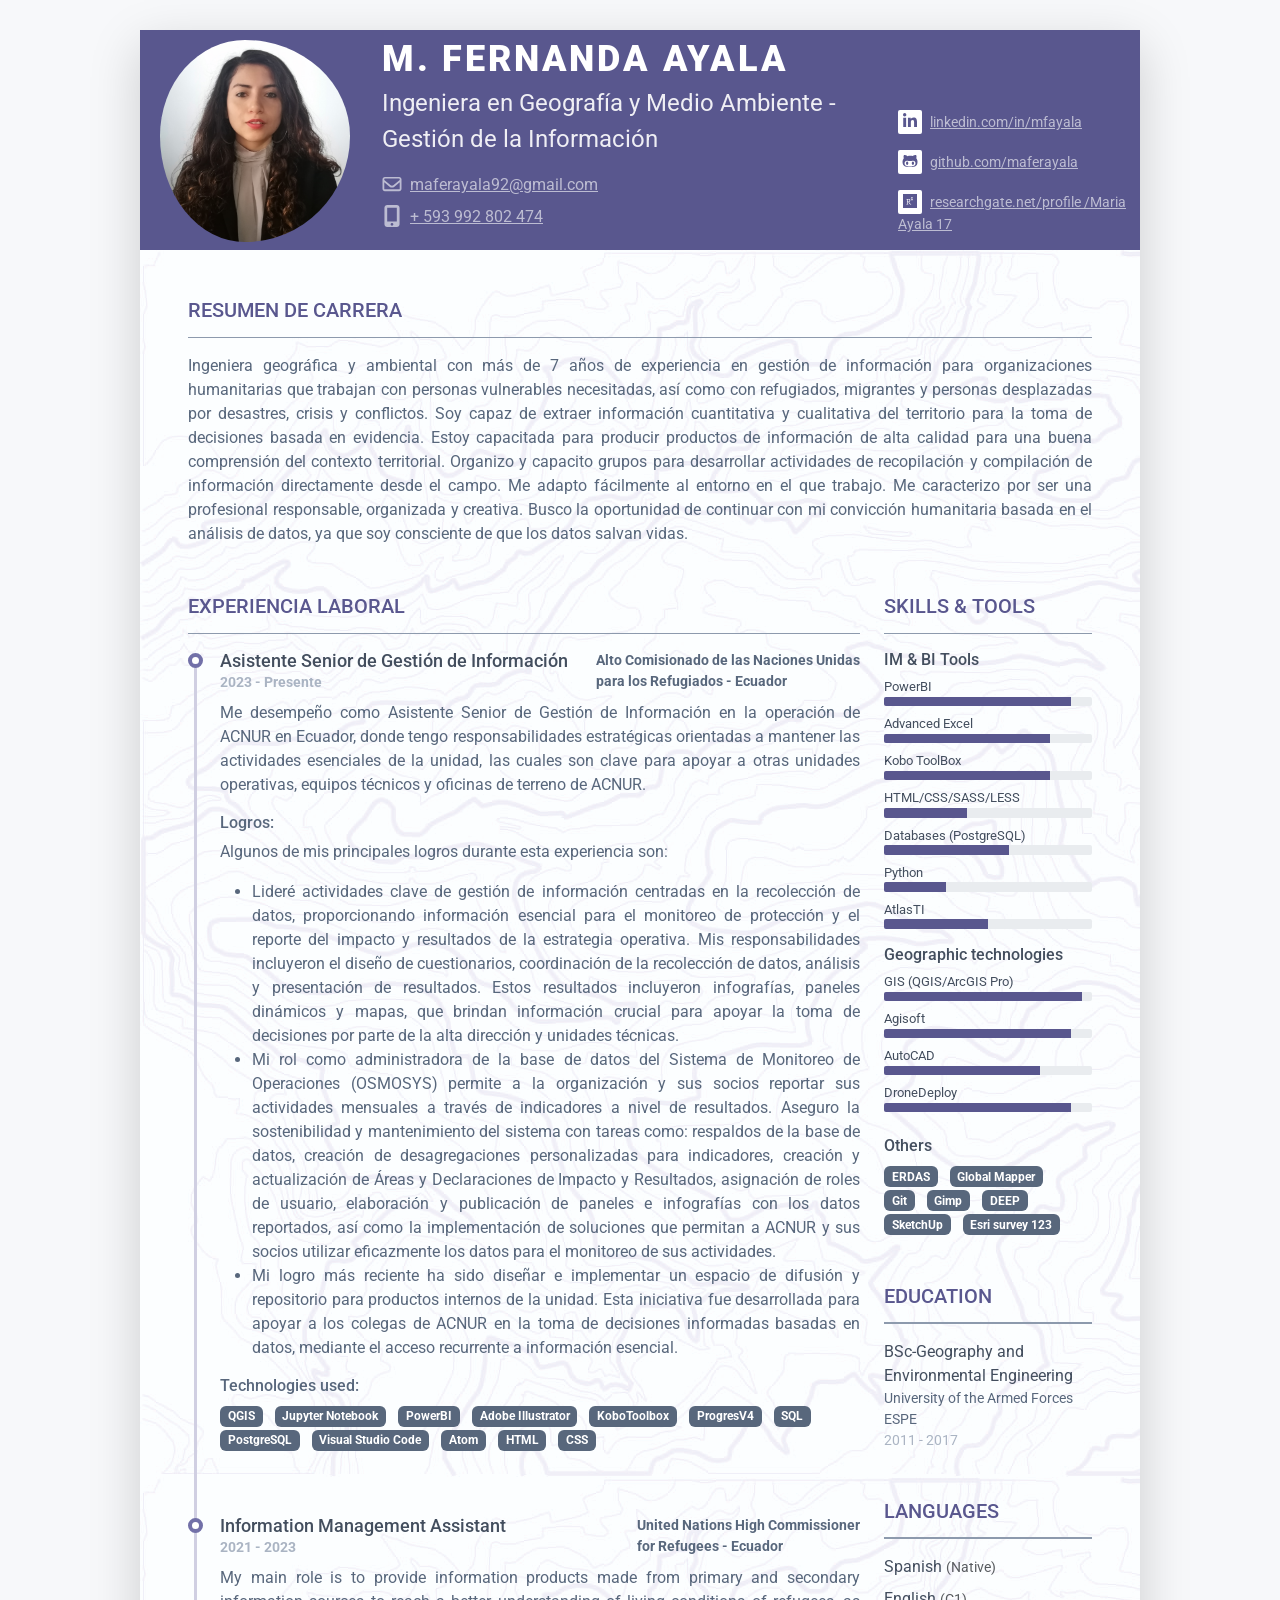
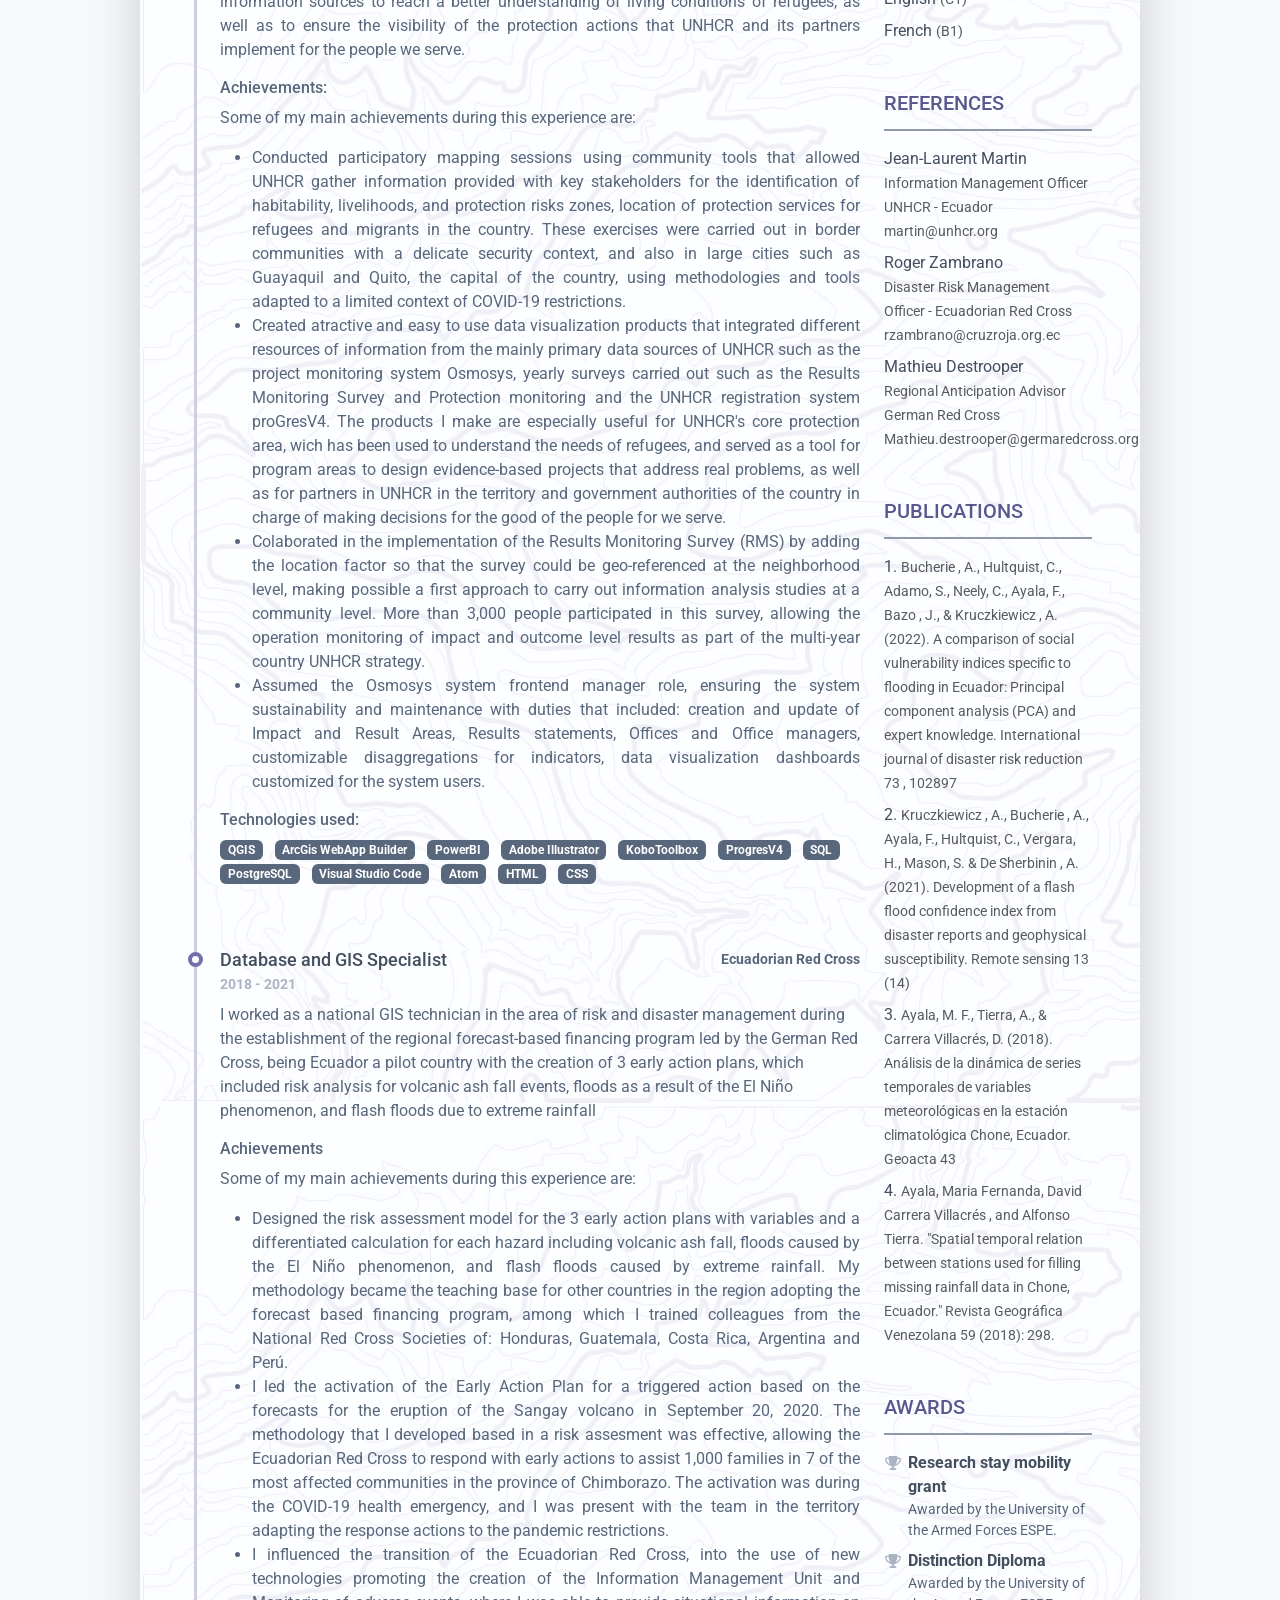
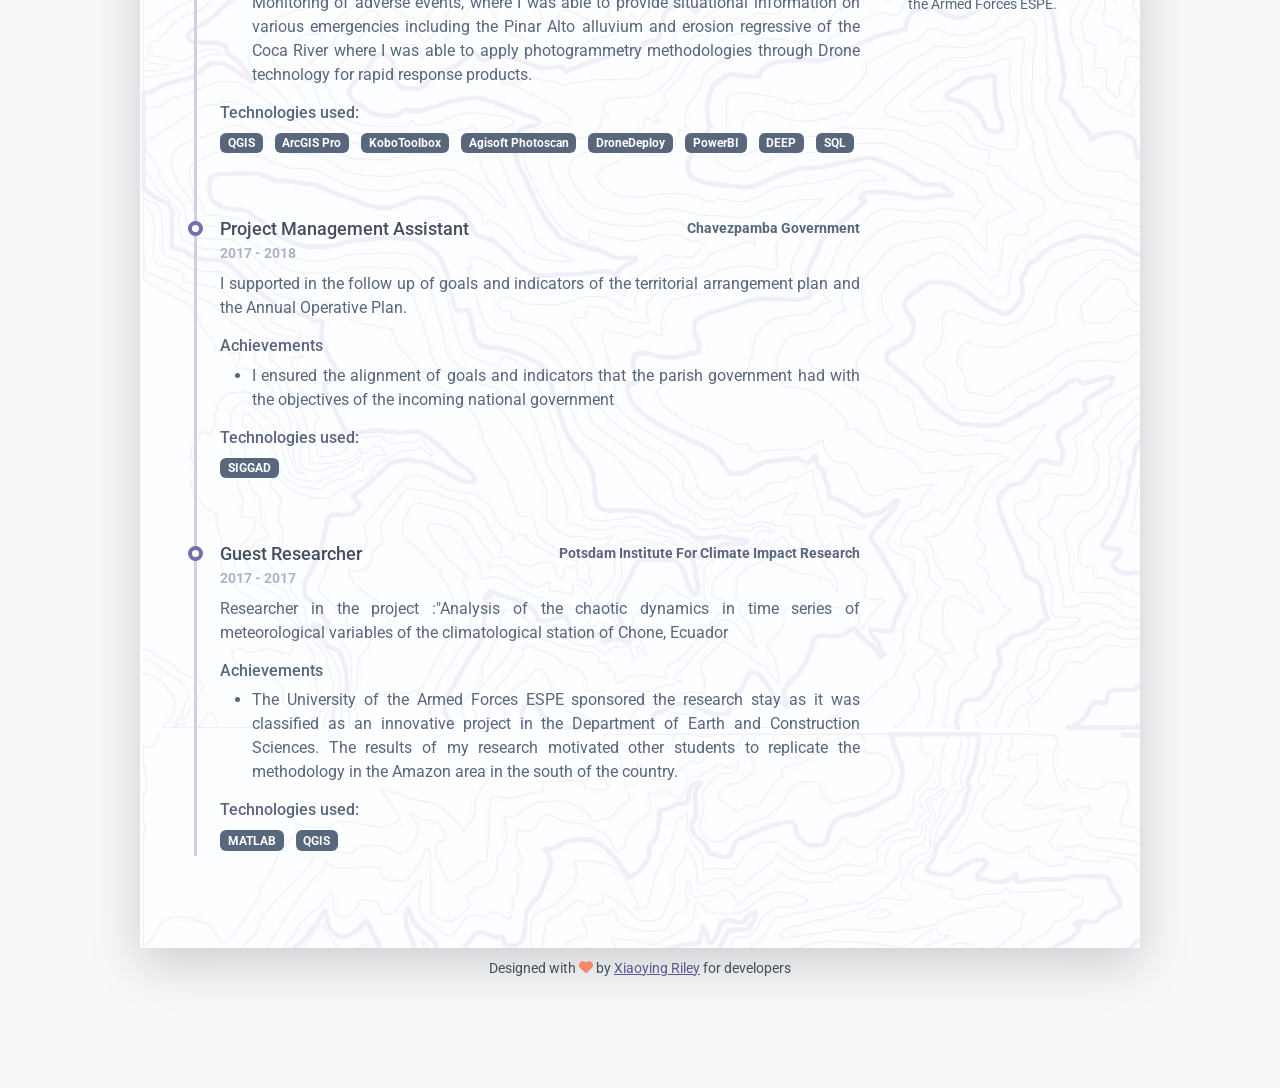
==== index.html @ 0e22bff1 "Update index.html" ====
<!DOCTYPE html>
<html lang="es">
<head>
    <title>M. Fernanda Ayala</title>

    <!-- Meta -->
    <meta charset="utf-8">
    <meta http-equiv="X-UA-Compatible" content="IE=edge">
    <meta name="viewport" content="width=device-width, initial-scale=1.0">
    <meta name="description" content="Currículum">
    <link rel="shortcut icon" href="favicon.ico">

    <!-- Google Font -->
    <link href="https://fonts.googleapis.com/css?family=Roboto:300,400,500,700,900" rel="stylesheet">

    <!-- FontAwesome JS-->
    <script defer src="assets/fontawesome/js/all.min.js"></script>

    <!-- Theme CSS -->
    <link id="theme-style" rel="stylesheet" href="style.css">
</head>

<body>

<article class="resume-wrapper text-center position-relative">
    <div class="resume-wrapper-inner mx-auto text-start bg-white shadow-lg">
        <header class="resume-header pt-4 pt-md-0">
            <div class="row">
                <div class="col-block col-md-auto resume-picture-holder text-center text-md-start">
                    <img class="picture" src="images/MF.jpg" alt="">
                </div><!--//col-->
                <div class="col ">
                    <div class="row p-2 justify-content-center justify-content-md-between">
                        <div class="primary-info col-md-8">
                            <h1 class="name mt-0 mb-1 text-white text-uppercase">M. Fernanda Ayala</h1>
                            <div class="title mb-3">Ingeniera en Geografía y Medio Ambiente - Gestión de la Información</div>
                            <ul class="list-unstyled">
                                <li class="mb-2"><a class="text-link" href='https://mail.google.com/mail/?view=cm&fs=1&to=maferayala92@gmail.com'><i
                                        class="far fa-envelope fa-fw me-2" data-fa-transform="grow-3"></i>maferayala92@gmail.com</a>
                                </li>
                                <li><a class="text-link" href="#"><i class="fas fa-mobile-alt fa-fw me-2"
                                                                     data-fa-transform="grow-6"></i>+ 593 992 802 474</a></li>
                            </ul>
                        </div><!--//primary-info-->
                        <div class="secondary-info col-md-4 mt-6">
                            <ul class="resume-social list-unstyled">
                                <li class="mb-3"><a class="text-link" href="https://www.linkedin.com/in/mfayala/"><span class="fa-container text-center me-2"><i class="fab fa-linkedin-in fa-fw"></i></span>linkedin.com/in/mfayala</a></li>
                                <li class="mb-3"><a class="text-link" href="https://github.com/maferayala"><span class="fa-container text-center me-2"><i class="fab fa-github-alt fa-fw"></i></span>github.com/maferayala</a></li>
                                <li class="mb-3"><a class="text-link" href="https://www.researchgate.net/profile/Maria-Ayala-17"><span class="fa-container text-center me-2"><i class="fab fa-researchgate fa-fw"></i></span>researchgate.net/profile /Maria Ayala 17</a></li>
                            </ul>
                        </div><!--//secondary-info-->
                    </div><!--//row-->
                </div><!--//col-->
            </div><!--//row-->
        </header>

        <div class="resume-body p-5">
            <section class="resume-section summary-section mb-5">
                <h2 class="resume-section-title text-uppercase font-weight-bold pb-3 mb-3">Resumen de Carrera</h2>
                <div class="resume-section-content">
                    <p align="justify" class="mb-0">

                        Ingeniera geográfica y ambiental con más de 7 años de experiencia en gestión de información para organizaciones humanitarias que trabajan con personas vulnerables necesitadas, así como con refugiados, migrantes y personas desplazadas por desastres, crisis y conflictos. Soy capaz de extraer información cuantitativa y cualitativa del territorio para la toma de decisiones basada en evidencia. Estoy capacitada para producir productos de información de alta calidad para una buena comprensión del contexto territorial. Organizo y capacito grupos para desarrollar actividades de recopilación y compilación de información directamente desde el campo. Me adapto fácilmente al entorno en el que trabajo. Me caracterizo por ser una profesional responsable, organizada y creativa. Busco la oportunidad de continuar con mi convicción humanitaria basada en el análisis de datos, ya que soy consciente de que los datos salvan vidas.
                    </p>
                </div>
            </section><!--//summary-section-->
            <div class="row">
                <div class="col-lg-9">
                    <section class="resume-section experience-section mb-5">
                        <h2 class="resume-section-title text-uppercase font-weight-bold pb-3 mb-3">Experiencia Laboral</h2>
                        <div class="resume-section-content">
                            <div class="resume-timeline position-relative">
                                <article class="resume-timeline-item position-relative pb-5">

                                      <div class="resume-timeline-item-header mb-2">
                                        <div class="d-flex flex-column flex-md-row">
                                            <h3 class="resume-position-title font-weight-bold mb-1">Asistente Senior de Gestión de Información</h3>
                                            <div class="resume-company-name ms-auto">Alto Comisionado de las Naciones Unidas <br />para los Refugiados - Ecuador</div>
                                        </div><!--//row-->
                                        <div class="resume-position-time mt-n20">2023 - Presente</div>
                                    </div><!--//resume-timeline-item-header-->
                                    <div class="resume-timeline-item-desc">
                                        <p align="justify">
                                          Me desempeño como Asistente Senior de Gestión de Información en la operación de ACNUR en Ecuador, 
                                          donde tengo responsabilidades estratégicas orientadas a mantener las actividades esenciales de la unidad, 
                                          las cuales son clave para apoyar a otras unidades operativas, equipos técnicos y oficinas de terreno de ACNUR. 
                                        </p>
                                        <h4 class="resume-timeline-item-desc-heading font-weight-bold">
                                            Logros:</h4>
                                        <p>Algunos de mis principales logros durante esta experiencia son:</p>
                                        <ul>
                                              <li align="justify">
                                                Lideré actividades clave de gestión de información centradas en la recolección de datos, proporcionando información esencial para el monitoreo de protección 
                                                y el reporte del impacto y resultados de la estrategia operativa. Mis responsabilidades incluyeron el diseño de cuestionarios, coordinación de la recolección 
                                                de datos, análisis y presentación de resultados. Estos resultados incluyeron infografías, paneles dinámicos y mapas, que brindan información crucial para 
                                                apoyar la toma de decisiones por parte de la alta dirección y unidades técnicas.
                                            </li>

                                            <li align="justify">
                                                Mi rol como administradora de la base de datos del Sistema de Monitoreo de Operaciones (OSMOSYS) permite a la organización y sus socios reportar 
                                                sus actividades mensuales a través de indicadores a nivel de resultados. Aseguro la sostenibilidad y mantenimiento del sistema con tareas como: 
                                                respaldos de la base de datos, creación de desagregaciones personalizadas para indicadores, creación y actualización de Áreas y Declaraciones 
                                                de Impacto y Resultados, asignación de roles de usuario, elaboración y publicación de paneles e infografías con los datos reportados, así como 
                                                la implementación de soluciones que permitan a ACNUR y sus socios utilizar eficazmente los datos para el monitoreo de sus actividades.
                                            </li>

                                            <li align="justify">
                                                Mi logro más reciente ha sido diseñar e implementar un espacio de difusión y repositorio para productos internos de la unidad. 
                                                Esta iniciativa fue desarrollada para apoyar a los colegas de ACNUR en la toma de decisiones informadas basadas en datos, mediante 
                                                el acceso recurrente a información esencial.
                                            </li>

                                            
                                            
                                        </ul>
                                        <h4 class="resume-timeline-item-desc-heading font-weight-bold">Technologies
                                            used:</h4>
                                        <ul class="list-inline">
                                            <li class="list-inline-item"><span class="badge bg-secondary badge-pill">QGIS</span>
                                            </li>
                                            <li class="list-inline-item"><span class="badge bg-secondary badge-pill">Jupyter Notebook</span>
                                            </li>
                                            <li class="list-inline-item"><span class="badge bg-secondary badge-pill">PowerBI</span>
                                            </li>
                                            <li class="list-inline-item"><span class="badge bg-secondary badge-pill">Adobe Illustrator</span>
                                            </li>
                                            <li class="list-inline-item"><span class="badge bg-secondary badge-pill">KoboToolbox</span>
                                            </li>
                                            <li class="list-inline-item"><span class="badge bg-secondary badge-pill">ProgresV4</span>
                                            </li>
                                            <li class="list-inline-item"><span
                                                    class="badge bg-secondary badge-pill">SQL</span>
                                            </li>
                                            <li class="list-inline-item"><span class="badge bg-secondary badge-pill">PostgreSQL</span>
                                            </li>
                                            <li class="list-inline-item"><span
                                                    class="badge bg-secondary badge-pill">Visual Studio Code</span>
                                            </li>
                                            <li class="list-inline-item"><span
                                                    class="badge bg-secondary badge-pill">Atom</span>
                                            </li>
                                            <li class="list-inline-item"><span
                                                    class="badge bg-secondary badge-pill">HTML</span>
                                            </li>
                                            <li class="list-inline-item"><span
                                                    class="badge bg-secondary badge-pill">CSS</span>
                                            </li>

                                        </ul>
                                    </div><!--//resume-timeline-item-desc-->

                                </article><!--//resume-timeline-item-->

                                <article class="resume-timeline-item position-relative pb-5">


                                    <div class="resume-timeline-item-header mb-2">
                                        <div class="d-flex flex-column flex-md-row">
                                            <h3 class="resume-position-title font-weight-bold mb-1">Information
                                                Management Assistant</h3>
                                            <div class="resume-company-name ms-auto">United Nations High Commissioner <br />for Refugees - Ecuador</div>
                                        </div><!--//row-->
                                        <div class="resume-position-time mt-n20">2021 - 2023</div>
                                    </div><!--//resume-timeline-item-header-->
                                    <div class="resume-timeline-item-desc">
                                        <p align="justify">
                                          My main role is to provide information products made from primary and secondary information
                                          sources to reach a better understanding of living conditions of refugees, as well as to ensure
                                          the visibility of the protection actions that UNHCR and its partners implement for the people
                                          we serve.

                                        </p>
                                        <h4 class="resume-timeline-item-desc-heading font-weight-bold">
                                            Achievements:</h4>
                                        <p>Some of my main achievements during this experience are:</p>
                                        <ul>
                                            <li align="justify">
                                                Conducted participatory mapping sessions using community tools that allowed UNHCR
                                                gather information provided with key stakeholders for the identification of habitability,
                                                livelihoods, and protection risks zones, location of protection services for refugees and migrants
                                                in the country. These exercises were carried out in border communities with a delicate security context,
                                                and also in large cities such as Guayaquil and Quito, the capital of the country, using methodologies and
                                                tools adapted to a limited context of COVID-19 restrictions.

                                            </li>
                                            <li align="justify">
                                                Created atractive and easy to use data visualization products that integrated different resources
                                                of information from the mainly primary data sources of UNHCR such as the project monitoring system Osmosys,
                                                yearly surveys carried out such as the Results Monitoring Survey and Protection monitoring and the UNHCR
                                                registration system proGresV4. The products I make are especially useful for UNHCR's core protection area,
                                                wich has been used to understand the needs of refugees, and served as a tool for program areas to design
                                                evidence-based projects that address real problems, as well as for partners in UNHCR in the territory
                                                and government authorities of the country in charge of making decisions for the good of the people
                                                for we serve.
                                            </li>
                                            <li align="justify">
                                                Colaborated in the implementation of the Results Monitoring Survey (RMS) by adding the location factor
                                                so that the survey could be geo-referenced at the neighborhood level, making possible a first approach
                                                to carry out information analysis studies at a community level. More than 3,000 people participated
                                                in this survey, allowing the operation monitoring of impact and outcome level results as part of the
                                                multi-year country UNHCR strategy.

                                            </li>
                                            <li align="justify">
                                                Assumed the Osmosys system frontend manager role, ensuring the system sustainability and maintenance with
                                                duties that included: creation and update of Impact and Result Areas, Results statements, Offices and Office
                                                managers, customizable disaggregations for indicators, data visualization dashboards customized for the system users.
                                            </li>
                                        </ul>
                                        <h4 class="resume-timeline-item-desc-heading font-weight-bold">Technologies
                                            used:</h4>
                                        <ul class="list-inline">
                                            <li class="list-inline-item"><span class="badge bg-secondary badge-pill">QGIS</span>
                                            </li>
                                            <li class="list-inline-item"><span class="badge bg-secondary badge-pill">ArcGis WebApp Builder</span>
                                            </li>
                                            <li class="list-inline-item"><span class="badge bg-secondary badge-pill">PowerBI</span>
                                            </li>
                                            <li class="list-inline-item"><span class="badge bg-secondary badge-pill">Adobe Illustrator</span>
                                            </li>
                                            <li class="list-inline-item"><span class="badge bg-secondary badge-pill">KoboToolbox</span>
                                            </li>
                                            <li class="list-inline-item"><span class="badge bg-secondary badge-pill">ProgresV4</span>
                                            </li>
                                            <li class="list-inline-item"><span
                                                    class="badge bg-secondary badge-pill">SQL</span>
                                            </li>
                                            <li class="list-inline-item"><span class="badge bg-secondary badge-pill">PostgreSQL</span>
                                            </li>
                                            <li class="list-inline-item"><span
                                                    class="badge bg-secondary badge-pill">Visual Studio Code</span>
                                            </li>
                                            <li class="list-inline-item"><span
                                                    class="badge bg-secondary badge-pill">Atom</span>
                                            </li>
                                            <li class="list-inline-item"><span
                                                    class="badge bg-secondary badge-pill">HTML</span>
                                            </li>
                                            <li class="list-inline-item"><span
                                                    class="badge bg-secondary badge-pill">CSS</span>
                                            </li>

                                        </ul>
                                    </div><!--//resume-timeline-item-desc-->

                                </article><!--//resume-timeline-item-->

                                <article class="resume-timeline-item position-relative pb-5">

                                    <div class="resume-timeline-item-header mb-2">
                                        <div class="d-flex flex-column flex-md-row">
                                            <h3 class="resume-position-title font-weight-bold mb-1"> Database and GIS Specialist</h3>
                                            <div class="resume-company-name ms-auto">Ecuadorian Red Cross</div>
                                        </div><!--//row-->
                                        <div class="resume-position-time">2018 - 2021</div>
                                    </div><!--//resume-timeline-item-header-->
                                    <div class="resume-timeline-item-desc">
                                        <p>I worked as a national GIS technician in the area of risk and disaster management during
                                          the establishment of the regional forecast-based financing program led by the German Red Cross,
                                          being Ecuador a pilot country with the creation of 3 early action plans, which included risk analysis
                                          for volcanic ash fall events, floods as a result of the El Niño phenomenon, and flash floods due to
                                          extreme rainfall
                                        </p>
                                        <h4 class="resume-timeline-item-desc-heading font-weight-bold">Achievements</h4>
                                        <p>Some of my main achievements during this experience are:</p>
                                        <ul>
                                            <li align="justify">
                                                Designed the risk assessment model for the 3 early action plans with variables and a differentiated
                                                calculation for each hazard including volcanic ash fall, floods caused by the El Niño phenomenon, and
                                                flash floods caused by extreme rainfall. My methodology became the teaching base for other countries in
                                                the region adopting the forecast based financing program, among which I trained colleagues from the National
                                                Red Cross Societies of: Honduras, Guatemala, Costa Rica, Argentina and Perú.
                                            </li>
                                            <li align="justify">
                                                I led the activation of the Early Action Plan for a triggered action based on the forecasts for the eruption
                                                of the Sangay volcano in September 20, 2020. The methodology that I developed based in a risk assesment was
                                                effective, allowing the Ecuadorian Red Cross to respond with early actions to assist 1,000 families in 7 of
                                                the most affected communities in the province of Chimborazo. The activation was during the COVID-19 health
                                                emergency, and I was present with the team in the territory adapting the response actions to the pandemic
                                                restrictions.
                                            </li>
                                            <li align="justify">
                                                I influenced the transition of the Ecuadorian Red Cross, into the use of new technologies promoting the creation
                                                of the Information Management Unit and Monitoring of adverse events, where I was able to provide situational
                                                information on various emergencies including the Pinar Alto alluvium and erosion regressive of the Coca River
                                                where I was able to apply photogrammetry methodologies through Drone technology for rapid response products.
                                            </li>
                                        </ul>
                                        <h4 class="resume-timeline-item-desc-heading font-weight-bold">Technologies
                                            used:</h4>
                                        <ul class="list-inline">
                                            <li class="list-inline-item"><span class="badge bg-secondary badge-pill">QGIS</span>
                                            </li>
                                            <li class="list-inline-item"><span class="badge bg-secondary badge-pill">ArcGIS Pro</span>
                                            </li>
                                            <li class="list-inline-item"><span class="badge bg-secondary badge-pill">KoboToolbox</span>
                                            </li>
                                            <li class="list-inline-item"><span class="badge bg-secondary badge-pill">Agisoft Photoscan</span>
                                            </li>
                                            <li class="list-inline-item"><span class="badge bg-secondary badge-pill">DroneDeploy</span>
                                            </li>
                                            <li class="list-inline-item"><span class="badge bg-secondary badge-pill">PowerBI</span>
                                            </li>
                                            <li class="list-inline-item"><span class="badge bg-secondary badge-pill">DEEP</span>
                                            </li>
                                            <li class="list-inline-item"><span
                                                    class="badge bg-secondary badge-pill">SQL</span>
                                            </li>

                                        </ul>
                                    </div><!--//resume-timeline-item-desc-->

                                </article><!--//resume-timeline-item-->

                                <article class="resume-timeline-item position-relative pb-5">

                                    <div class="resume-timeline-item-header mb-2">
                                        <div class="d-flex flex-column flex-md-row">
                                            <h3 class="resume-position-title font-weight-bold mb-1">Project Management
                                                Assistant</h3>
                                            <div class="resume-company-name ms-auto">Chavezpamba Government</div>
                                        </div><!--//row-->
                                        <div class="resume-position-time">2017 - 2018</div>
                                    </div><!--//resume-timeline-item-header-->
                                    <div class="resume-timeline-item-desc">
                                        <p align="justify">
                                            I  supported in the follow up of goals and indicators of the territorial arrangement
                                            plan and the Annual Operative Plan.

                                          </p>
                                        <h4 class="resume-timeline-item-desc-heading font-weight-bold">Achievements</h4>
                                        <ul>
                                            <li align="justify">
                                                I ensured the alignment of goals and indicators that the parish government
                                                 had with the objectives of the incoming national government
                                            </li>
                                        </ul>
                                        <h4 class="resume-timeline-item-desc-heading font-weight-bold">Technologies
                                            used:</h4>
                                        <ul class="list-inline">
                                            <li class="list-inline-item"><span
                                                    class="badge bg-secondary badge-pill">SIGGAD</span>
                                            </li>
                                        </ul>
                                    </div><!--//resume-timeline-item-desc-->

                                </article><!--//resume-timeline-item-->

                                <article class="resume-timeline-item position-relative">
                                    <div class="resume-timeline-item-header mb-2">
                                        <div class="d-flex flex-column flex-md-row">
                                            <h3 class="resume-position-title font-weight-bold mb-1">Guest Researcher</h3>
                                            <div class="resume-company-name ms-auto">Potsdam Institute For Climate Impact Research</div>
                                        </div><!--//row-->
                                        <div class="resume-position-time">2017 - 2017</div>
                                    </div><!--//resume-timeline-item-header-->
                                    <div class="resume-timeline-item-desc">
                                        <p align="justify">
                                          Researcher in the project :"Analysis of the chaotic dynamics in time series of
                                          meteorological variables of the climatological station of Chone, Ecuador

                                        </p>

                                        <h4 class="resume-timeline-item-desc-heading font-weight-bold">Achievements</h4>
                                        <ul>
                                            <li align="justify">
                                                The University of the Armed Forces ESPE sponsored the research stay as it was classified
                                                as an innovative project in the Department of Earth and Construction Sciences. The results
                                                of my research motivated other students to replicate the methodology in the Amazon area in
                                                the south of the country.
                                            </li>

                                        </ul>
                                        <h4 class="resume-timeline-item-desc-heading font-weight-bold">Technologies
                                            used:</h4>
                                        <ul class="list-inline">
                                            <li class="list-inline-item"><span class="badge bg-secondary badge-pill">MATLAB</span>
                                            </li>
                                            <li class="list-inline-item"><span class="badge bg-secondary badge-pill">QGIS</span>
                                            </li>
                                        </ul>
                                    </div><!--//resume-timeline-item-desc-->

                                </article><!--//resume-timeline-item-->




                            </div><!--//resume-timeline-->


                        </div>
                    </section><!--//experience-section-->
                </div>
                <div class="col-lg-3">
                    <section class="resume-section skills-section mb-5">
                        <h2 class="resume-section-title text-uppercase font-weight-bold pb-3 mb-3">Skills &amp;
                            Tools</h2>
                        <div class="resume-section-content">
                            <div class="resume-skill-item">
                                <div class="resume-skill-item">
                                    <h4 class="resume-skills-cat font-weight-bold">IM & BI Tools</h4>
                                    <ul class="list-unstyled">
                                        <li class="mb-2">
                                            <div class="resume-skill-name">PowerBI</div>
                                            <div class="progress resume-progress">
                                                <div class="progress-bar theme-progress-bar-dark" role="progressbar"
                                                     style="width: 90%" aria-valuenow="25" aria-valuemin="0"
                                                     aria-valuemax="100"></div>
                                            </div>
                                        </li>
                                        <li class="mb-2">
                                            <div class="resume-skill-name">Advanced Excel</div>
                                            <div class="progress resume-progress">
                                                <div class="progress-bar theme-progress-bar-dark" role="progressbar"
                                                     style="width: 80%" aria-valuenow="25" aria-valuemin="0"
                                                     aria-valuemax="100"></div>
                                            </div>
                                        </li>
                                        <li class="mb-2">
                                            <div class="resume-skill-name">Kobo ToolBox</div>
                                            <div class="progress resume-progress">
                                                <div class="progress-bar theme-progress-bar-dark" role="progressbar"
                                                     style="width: 80%" aria-valuenow="25" aria-valuemin="0"
                                                     aria-valuemax="100"></div>
                                            </div>
                                        </li>
                                        <li class="mb-2">
                                            <div class="resume-skill-name">HTML/CSS/SASS/LESS</div>
                                            <div class="progress resume-progress">
                                                <div class="progress-bar theme-progress-bar-dark" role="progressbar"
                                                     style="width: 40%" aria-valuenow="25" aria-valuemin="0"
                                                     aria-valuemax="100"></div>
                                            </div>
                                        </li>
                                        <li class="mb-2">
                                            <div class="resume-skill-name">Databases (PostgreSQL)</div>
                                            <div class="progress resume-progress">
                                                <div class="progress-bar theme-progress-bar-dark" role="progressbar"
                                                     style="width: 60%" aria-valuenow="25" aria-valuemin="0"
                                                     aria-valuemax="100"></div>
                                            </div>
                                        </li>
                                        <li class="mb-2">
                                            <div class="resume-skill-name">Python</div>
                                            <div class="progress resume-progress">
                                                <div class="progress-bar theme-progress-bar-dark" role="progressbar"
                                                     style="width: 30%" aria-valuenow="25" aria-valuemin="0"
                                                     aria-valuemax="100"></div>
                                            </div>
                                        </li>
                                        <li class="mb-2">
                                            <div class="resume-skill-name">AtlasTI</div>
                                            <div class="progress resume-progress">
                                                <div class="progress-bar theme-progress-bar-dark" role="progressbar"
                                                     style="width: 50%" aria-valuenow="25" aria-valuemin="0"
                                                     aria-valuemax="100"></div>
                                            </div>
                                        </li>

                                    </ul>
                                </div><!--//resume-skill-item-->
                                <h4 class="resume-skills-cat font-weight-bold">Geographic technologies</h4>
                                <ul class="list-unstyled mb-4">

                                    <li class="mb-2">
                                        <div class="resume-skill-name">GIS (QGIS/ArcGIS Pro)</div>
                                        <div class="progress resume-progress">
                                            <div class="progress-bar theme-progress-bar-dark" role="progressbar"
                                                 style="width: 95%" aria-valuenow="25" aria-valuemin="0"
                                                 aria-valuemax="100"></div>
                                        </div>
                                    </li>
                                    <li class="mb-2">
                                        <div class="resume-skill-name">Agisoft</div>
                                        <div class="progress resume-progress">
                                            <div class="progress-bar theme-progress-bar-dark" role="progressbar"
                                                 style="width: 90%" aria-valuenow="25" aria-valuemin="0"
                                                 aria-valuemax="100"></div>
                                        </div>
                                    </li>
                                    <li class="mb-2">
                                        <div class="resume-skill-name">AutoCAD</div>
                                        <div class="progress resume-progress">
                                            <div class="progress-bar theme-progress-bar-dark" role="progressbar"
                                                 style="width: 75%" aria-valuenow="25" aria-valuemin="0"
                                                 aria-valuemax="100"></div>
                                        </div>
                                    </li>
                                    <li class="mb-2">
                                        <div class="resume-skill-name">DroneDeploy</div>
                                        <div class="progress resume-progress">
                                            <div class="progress-bar theme-progress-bar-dark" role="progressbar"
                                                 style="width: 90%" aria-valuenow="25" aria-valuemin="0"
                                                 aria-valuemax="100"></div>
                                        </div>
                                    </li>
                                </ul>
                            </div><!--//resume-skill-item-->


                            <div class="resume-skill-item">
                                <h4 class="resume-skills-cat font-weight-bold">Others</h4>
                                <ul class="list-inline">
                                    <li class="list-inline-item"><span
                                            class="badge bg-secondary badge-pill">ERDAS</span></li>
                                    <li class="list-inline-item"><span
                                            class="badge bg-secondary badge-pill">Global Mapper</span></li>
                                    <li class="list-inline-item"><span class="badge bg-secondary badge-pill">Git</span>
                                    </li>
                                    <li class="list-inline-item"><span class="badge bg-secondary badge-pill">Gimp</span>
                                    </li>
                                    <li class="list-inline-item"><span class="badge bg-secondary badge-pill">DEEP</span>
                                    </li>
                                    <li class="list-inline-item"><span
                                            class="badge bg-secondary badge-pill">SketchUp</span>
                                    </li>
                                    <li class="list-inline-item"><span
                                            class="badge bg-secondary badge-pill">Esri survey 123</span>
                                    </li>
                                </ul>
                            </div><!--//resume-skill-item-->
                        </div><!--resume-section-content-->
                    </section><!--//skills-section-->
                    <section class="resume-section education-section mb-5">
                        <h2 class="resume-section-title text-uppercase font-weight-bold pb-3 mb-3">Education</h2>
                        <div class="resume-section-content">
                            <ul class="list-unstyled">
                                <li>
                                    <div class="resume-degree font-weight-bold">BSc-Geography and Environmental Engineering
                                    </div>
                                    <div class="resume-degree-org">University of the Armed Forces ESPE</div>
                                    <div class="resume-degree-time">2011 - 2017</div>
                                </li>
                            </ul>
                        </div>
                    </section><!--//education-section-->

                    <section class="resume-section language-section mb-5">
                        <h2 class="resume-section-title text-uppercase font-weight-bold pb-3 mb-3">Languages</h2>
                        <div class="resume-section-content">
                            <ul class="list-unstyled resume-lang-list">
                                <li class="mb-2"><span class="resume-lang-name font-weight-bold">Spanish</span> <small
                                        class="text-muted font-weight-normal">(Native)</small></li>
                                <li class="mb-2 align-middle"><span
                                        class="resume-lang-name font-weight-bold">English</span> <small
                                        class="text-muted font-weight-normal">(C1)</small>
                                </li>
                                <li><span class="resume-lang-name font-weight-bold">French</span> <small
                                        class="text-muted font-weight-normal">(B1)</small></li>
                            </ul>
                        </div>
                    </section><!--//language-section-->
                    <section class="resume-section language-section mb-5">
                        <h2 class="resume-section-title text-uppercase font-weight-bold pb-3 mb-3">References</h2>
                        <div class="resume-section-content">
                            <ul class="list-unstyled resume-lang-list">
                                <li class="mb-2"><span class="resume-lang-name font-weight-bold">Jean-Laurent Martin</span>
                                  <small
                                        class="text-muted font-weight-normal">Information Management Officer UNHCR - Ecuador <br />martin@unhcr.org</small>
                                        </li>
                                <li class="mb-2 align-middle"><span
                                        class="resume-lang-name font-weight-bold">Roger Zambrano <br /></span>
                                        <small
                                        class="text-muted font-weight-normal">Disaster Risk Management Officer - Ecuadorian Red Cross<br />rzambrano@cruzroja.org.ec</small>
                                </li>
                                <li class="mb-2 align-middle"><span
                                        class="resume-lang-name font-weight-bold">Mathieu Destrooper <br /></span> <small
                                        class="text-muted font-weight-normal">Regional Anticipation Advisor German Red Cross<br />Mathieu.destrooper@germaredcross.org</small></li>
                            </ul>
                        </div>
                    </section><!--//References-section-->
                    <section class="resume-section language-section mb-5">
                        <h2 class="resume-section-title text-uppercase font-weight-bold pb-3 mb-3">Publications</h2>
                        <div class="resume-section-content">
                            <ul class="list-unstyled resume-lang-list">
                                <li class="mb-2"><span class="resume-lang-name font-weight-bold">1.</span>
                                  <small
                                        class="text-muted font-weight-normal">Bucherie , A., Hultquist, C., Adamo, S., Neely, C., Ayala, F., Bazo , J., & Kruczkiewicz , A. (2022). A comparison of
                                        social vulnerability indices specific to flooding in Ecuador: Principal component analysis (PCA) and expert
                                        knowledge. International journal of disaster risk reduction 73 , 102897</small>
                                </li>
                                <li class="mb-2"><span class="resume-lang-name font-weight-bold">2.</span>
                                  <small
                                        class="text-muted font-weight-normal">Kruczkiewicz , A., Bucherie , A., Ayala, F., Hultquist, C., Vergara, H., Mason, S. & De Sherbinin , A. (2021).
                                        Development of a flash flood confidence index from disaster reports and geophysical susceptibility. Remote
                                        sensing 13 (14)</small>
                                </li>
                                <li class="mb-2"><span class="resume-lang-name font-weight-bold">3.</span>
                                  <small
                                        class="text-muted font-weight-normal">Ayala, M. F., Tierra, A., & Carrera Villacrés, D. (2018). Análisis de la dinámica de series temporales de variables
                                        meteorológicas en la estación climatológica Chone, Ecuador. Geoacta 43 </small>
                                </li>
                                <li class="mb-2"><span class="resume-lang-name font-weight-bold">4.</span>
                                  <small
                                        class="text-muted font-weight-normal">Ayala, Maria Fernanda, David Carrera Villacrés , and Alfonso Tierra. "Spatial temporal relation between stations
                                        used for filling missing rainfall data in Chone, Ecuador." Revista Geográfica Venezolana 59 (2018): 298. </small>
                                </li>

                            </ul>
                        </div>
                    </section><!--//Publications-section-->
                    <section class="resume-section reference-section mb-5">
                        <h2 class="resume-section-title text-uppercase font-weight-bold pb-3 mb-3">Awards</h2>
                        <div class="resume-section-content">
                            <ul class="list-unstyled resume-awards-list">
                                <li class="mb-2 ps-4 position-relative">
                                    <i class="resume-award-icon fas fa-trophy position-absolute"
                                       data-fa-transform="shrink-2"></i>
                                    <div class="resume-award-name"> Research stay mobility grant</div>
                                    <div class="resume-award-desc">Awarded by the University of the Armed Forces ESPE.
                                    </div>
                                </li>
                                <li class="mb-0 ps-4 position-relative">
                                    <i class="resume-award-icon fas fa-trophy position-absolute"
                                       data-fa-transform="shrink-2"></i>
                                    <div class="resume-award-name">Distinction Diploma</div>
                                    <div class="resume-award-desc">Awarded by the University of the Armed Forces ESPE.
                                    </div>
                                </li>
                            </ul>
                        </div>
                    </section><!--//interests-section-->
                </div>
            </div><!--//row-->
        </div><!--//resume-body-->


    </div>
    <footer class="footer text-center pt-2 pb-5">
   	    <!--/* This template is free as long as you keep the footer attribution link. If you'd like to use the template without the attribution link, you can buy the commercial license via our website: themes.3rdwavemedia.com Thank you for your support. :) */-->
           <small class="copyright">Designed with <span class="sr-only">love</span><i class="fas fa-heart"></i> by <a href="http://themes.3rdwavemedia.com" target="_blank">Xiaoying Riley</a> for developers</small>
       </footer>

    <meta charset="UTF-8">
    <title>Title</title>
</head>
<body>

</body>
</html>
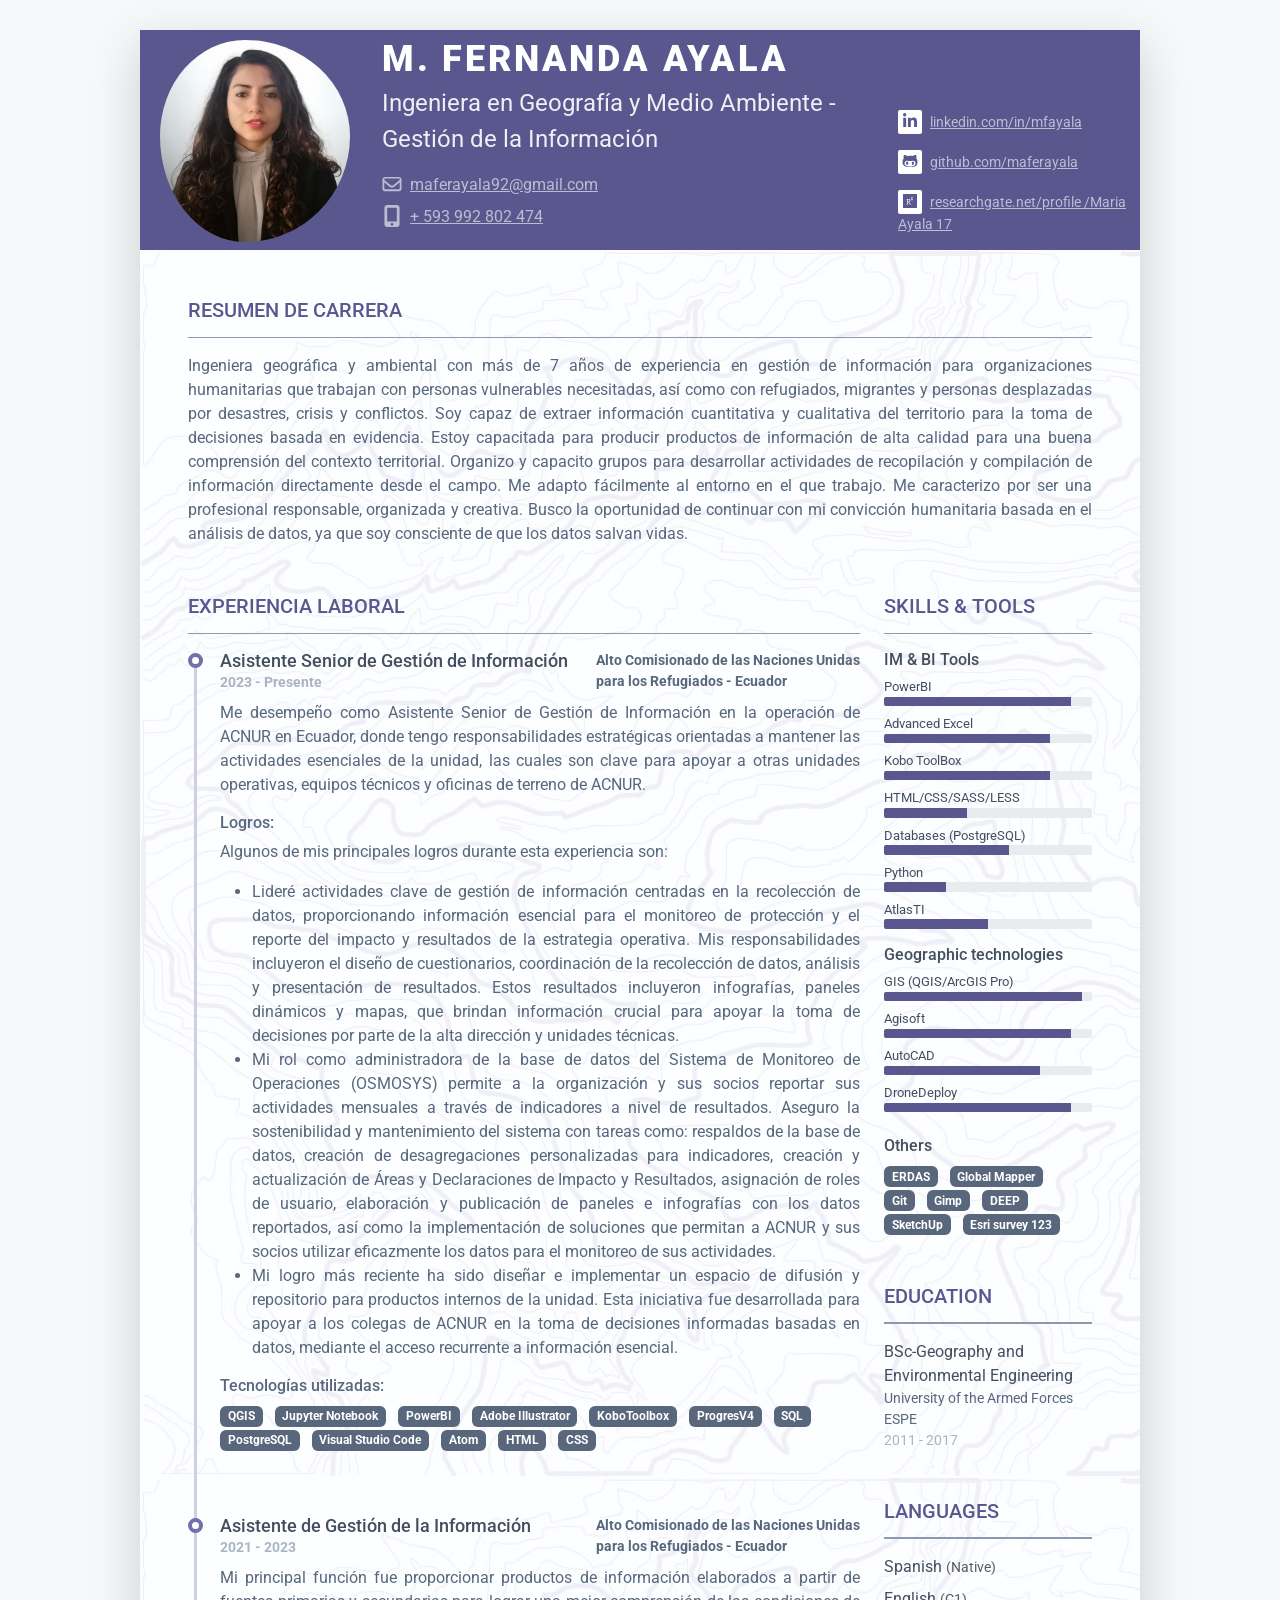
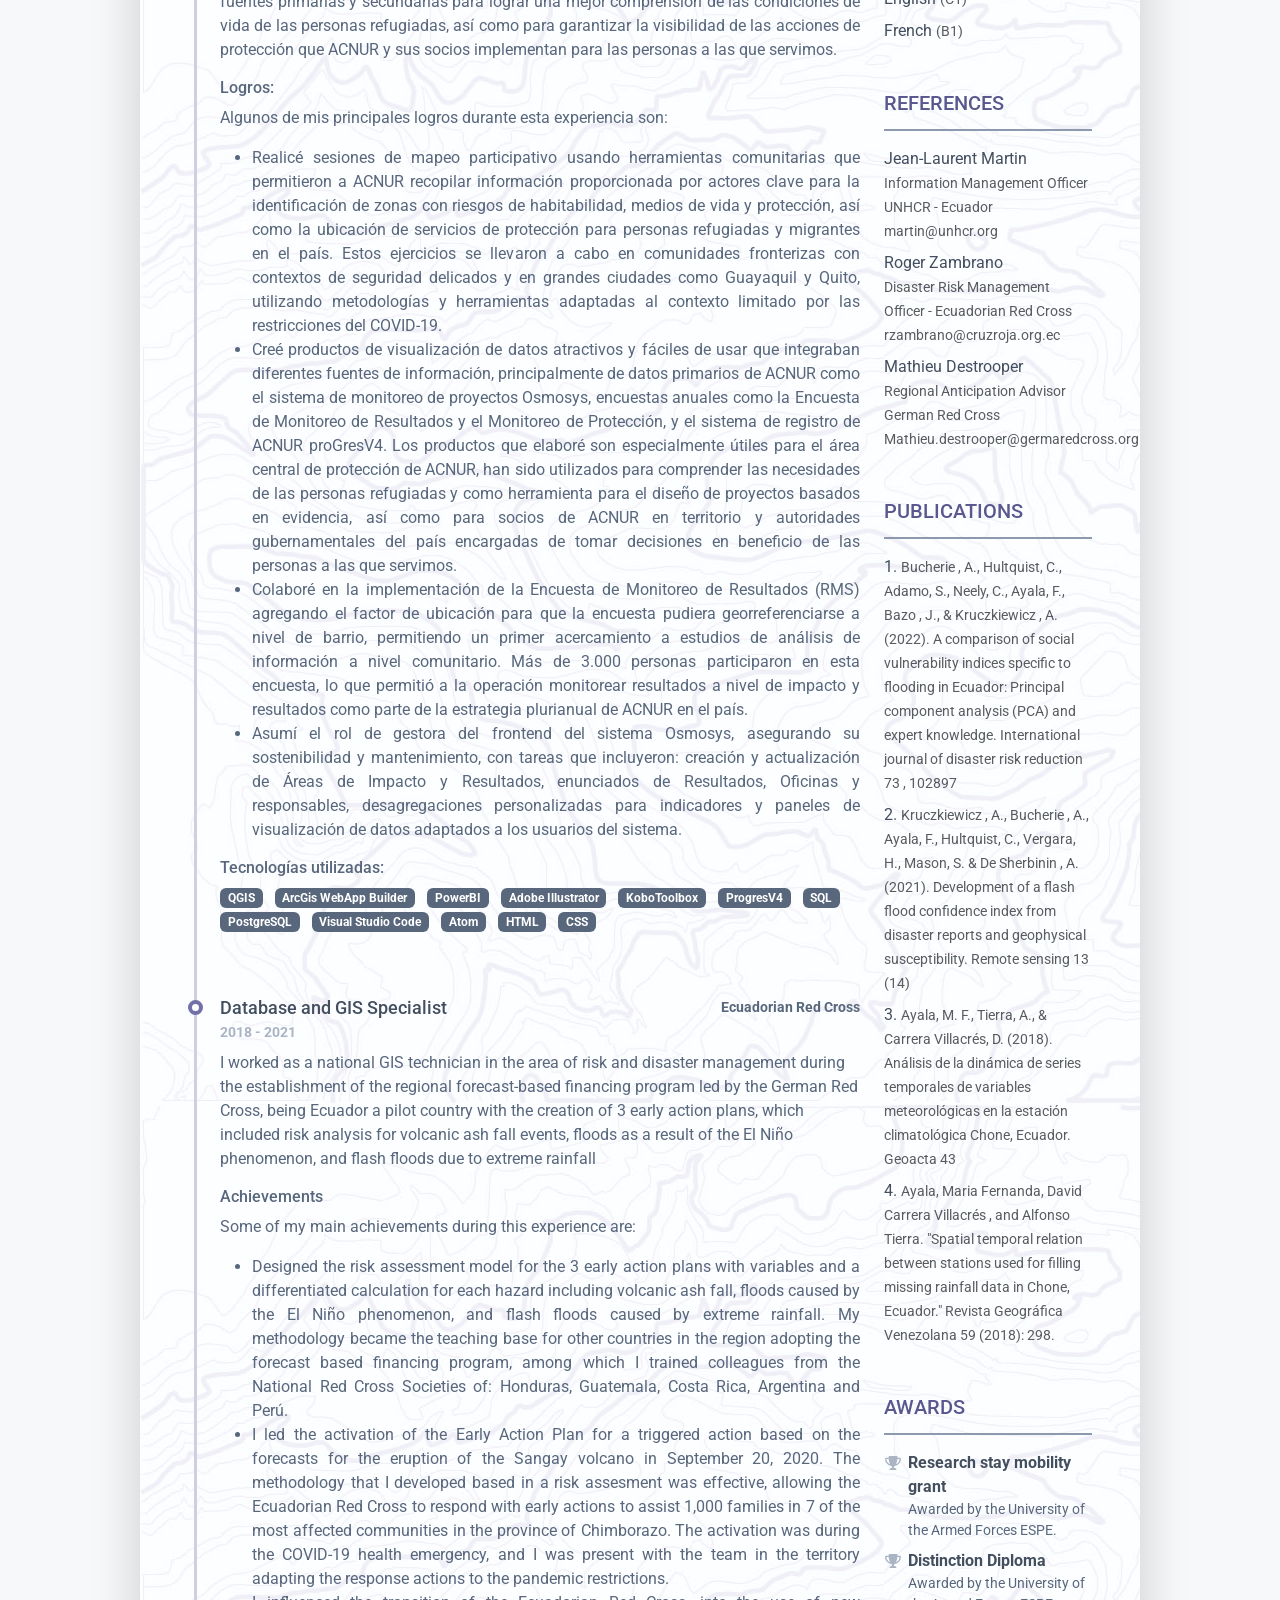
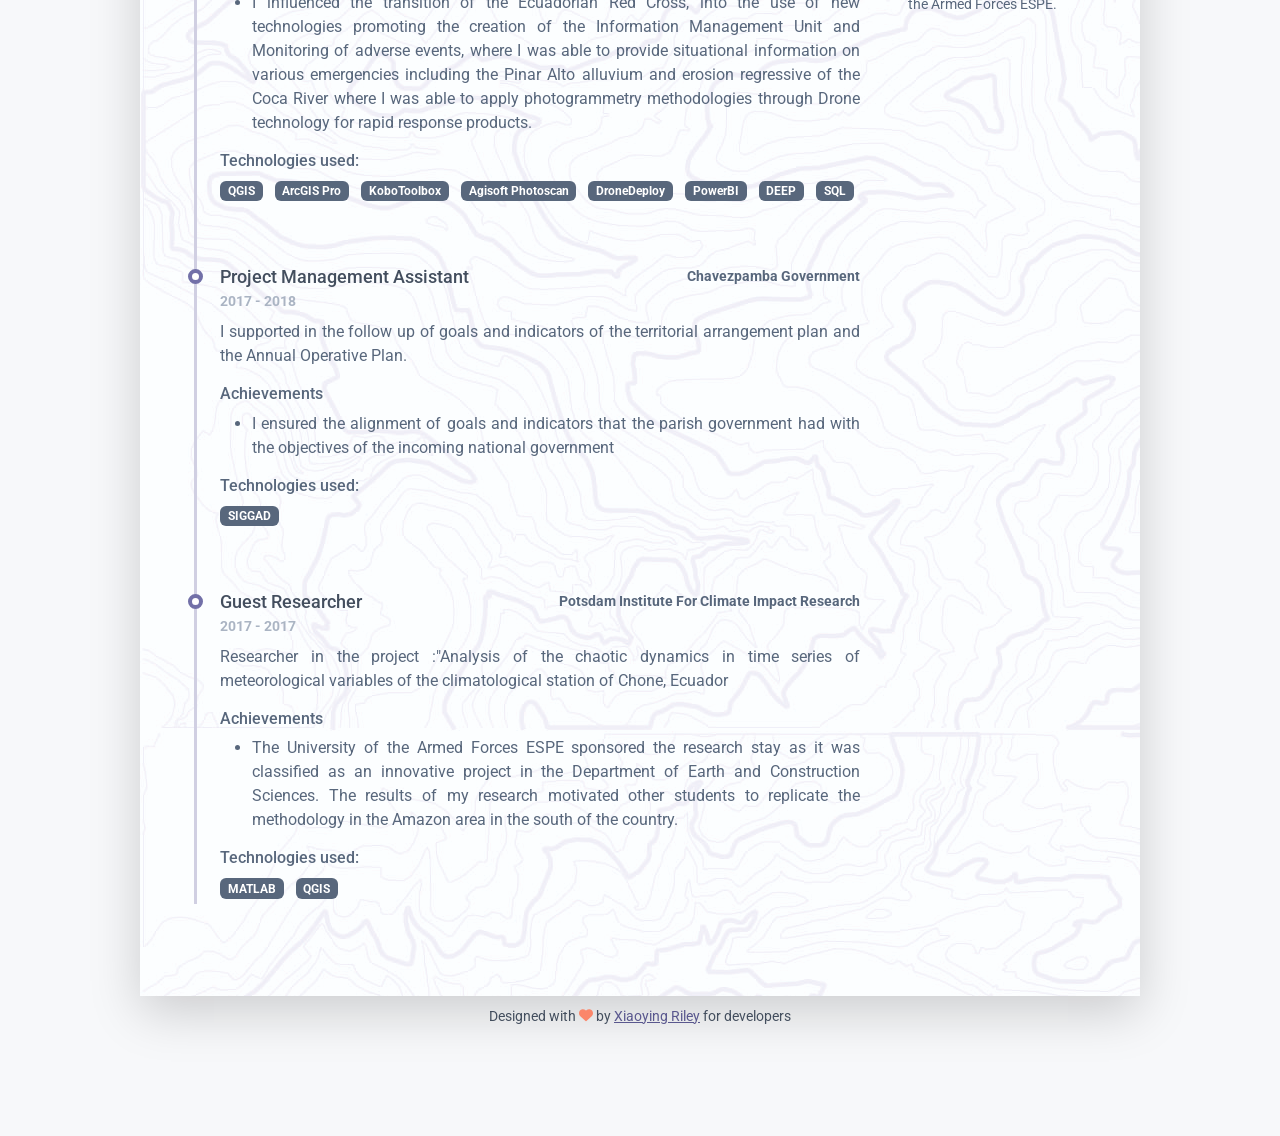
==== commit e21f425b: "Update index.html" ====
--- a/index.html
+++ b/index.html
@@ -113,137 +113,70 @@
                                             
                                             
                                         </ul>
-                                        <h4 class="resume-timeline-item-desc-heading font-weight-bold">Technologies
-                                            used:</h4>
-                                        <ul class="list-inline">
-                                            <li class="list-inline-item"><span class="badge bg-secondary badge-pill">QGIS</span>
-                                            </li>
-                                            <li class="list-inline-item"><span class="badge bg-secondary badge-pill">Jupyter Notebook</span>
-                                            </li>
-                                            <li class="list-inline-item"><span class="badge bg-secondary badge-pill">PowerBI</span>
-                                            </li>
-                                            <li class="list-inline-item"><span class="badge bg-secondary badge-pill">Adobe Illustrator</span>
-                                            </li>
-                                            <li class="list-inline-item"><span class="badge bg-secondary badge-pill">KoboToolbox</span>
-                                            </li>
-                                            <li class="list-inline-item"><span class="badge bg-secondary badge-pill">ProgresV4</span>
-                                            </li>
-                                            <li class="list-inline-item"><span
-                                                    class="badge bg-secondary badge-pill">SQL</span>
-                                            </li>
-                                            <li class="list-inline-item"><span class="badge bg-secondary badge-pill">PostgreSQL</span>
-                                            </li>
-                                            <li class="list-inline-item"><span
-                                                    class="badge bg-secondary badge-pill">Visual Studio Code</span>
-                                            </li>
-                                            <li class="list-inline-item"><span
-                                                    class="badge bg-secondary badge-pill">Atom</span>
-                                            </li>
-                                            <li class="list-inline-item"><span
-                                                    class="badge bg-secondary badge-pill">HTML</span>
-                                            </li>
-                                            <li class="list-inline-item"><span
-                                                    class="badge bg-secondary badge-pill">CSS</span>
-                                            </li>
-
-                                        </ul>
-                                    </div><!--//resume-timeline-item-desc-->
-
-                                </article><!--//resume-timeline-item-->
-
-                                <article class="resume-timeline-item position-relative pb-5">
-
-
-                                    <div class="resume-timeline-item-header mb-2">
-                                        <div class="d-flex flex-column flex-md-row">
-                                            <h3 class="resume-position-title font-weight-bold mb-1">Information
-                                                Management Assistant</h3>
-                                            <div class="resume-company-name ms-auto">United Nations High Commissioner <br />for Refugees - Ecuador</div>
-                                        </div><!--//row-->
-                                        <div class="resume-position-time mt-n20">2021 - 2023</div>
-                                    </div><!--//resume-timeline-item-header-->
-                                    <div class="resume-timeline-item-desc">
-                                        <p align="justify">
-                                          My main role is to provide information products made from primary and secondary information
-                                          sources to reach a better understanding of living conditions of refugees, as well as to ensure
-                                          the visibility of the protection actions that UNHCR and its partners implement for the people
-                                          we serve.
-
-                                        </p>
-                                        <h4 class="resume-timeline-item-desc-heading font-weight-bold">
-                                            Achievements:</h4>
-                                        <p>Some of my main achievements during this experience are:</p>
-                                        <ul>
-                                            <li align="justify">
-                                                Conducted participatory mapping sessions using community tools that allowed UNHCR
-                                                gather information provided with key stakeholders for the identification of habitability,
-                                                livelihoods, and protection risks zones, location of protection services for refugees and migrants
-                                                in the country. These exercises were carried out in border communities with a delicate security context,
-                                                and also in large cities such as Guayaquil and Quito, the capital of the country, using methodologies and
-                                                tools adapted to a limited context of COVID-19 restrictions.
-
-                                            </li>
-                                            <li align="justify">
-                                                Created atractive and easy to use data visualization products that integrated different resources
-                                                of information from the mainly primary data sources of UNHCR such as the project monitoring system Osmosys,
-                                                yearly surveys carried out such as the Results Monitoring Survey and Protection monitoring and the UNHCR
-                                                registration system proGresV4. The products I make are especially useful for UNHCR's core protection area,
-                                                wich has been used to understand the needs of refugees, and served as a tool for program areas to design
-                                                evidence-based projects that address real problems, as well as for partners in UNHCR in the territory
-                                                and government authorities of the country in charge of making decisions for the good of the people
-                                                for we serve.
-                                            </li>
-                                            <li align="justify">
-                                                Colaborated in the implementation of the Results Monitoring Survey (RMS) by adding the location factor
-                                                so that the survey could be geo-referenced at the neighborhood level, making possible a first approach
-                                                to carry out information analysis studies at a community level. More than 3,000 people participated
-                                                in this survey, allowing the operation monitoring of impact and outcome level results as part of the
-                                                multi-year country UNHCR strategy.
-
-                                            </li>
-                                            <li align="justify">
-                                                Assumed the Osmosys system frontend manager role, ensuring the system sustainability and maintenance with
-                                                duties that included: creation and update of Impact and Result Areas, Results statements, Offices and Office
-                                                managers, customizable disaggregations for indicators, data visualization dashboards customized for the system users.
-                                            </li>
-                                        </ul>
-                                        <h4 class="resume-timeline-item-desc-heading font-weight-bold">Technologies
-                                            used:</h4>
-                                        <ul class="list-inline">
-                                            <li class="list-inline-item"><span class="badge bg-secondary badge-pill">QGIS</span>
-                                            </li>
-                                            <li class="list-inline-item"><span class="badge bg-secondary badge-pill">ArcGis WebApp Builder</span>
-                                            </li>
-                                            <li class="list-inline-item"><span class="badge bg-secondary badge-pill">PowerBI</span>
-                                            </li>
-                                            <li class="list-inline-item"><span class="badge bg-secondary badge-pill">Adobe Illustrator</span>
-                                            </li>
-                                            <li class="list-inline-item"><span class="badge bg-secondary badge-pill">KoboToolbox</span>
-                                            </li>
-                                            <li class="list-inline-item"><span class="badge bg-secondary badge-pill">ProgresV4</span>
-                                            </li>
-                                            <li class="list-inline-item"><span
-                                                    class="badge bg-secondary badge-pill">SQL</span>
-                                            </li>
-                                            <li class="list-inline-item"><span class="badge bg-secondary badge-pill">PostgreSQL</span>
-                                            </li>
-                                            <li class="list-inline-item"><span
-                                                    class="badge bg-secondary badge-pill">Visual Studio Code</span>
-                                            </li>
-                                            <li class="list-inline-item"><span
-                                                    class="badge bg-secondary badge-pill">Atom</span>
-                                            </li>
-                                            <li class="list-inline-item"><span
-                                                    class="badge bg-secondary badge-pill">HTML</span>
-                                            </li>
-                                            <li class="list-inline-item"><span
-                                                    class="badge bg-secondary badge-pill">CSS</span>
-                                            </li>
-
-                                        </ul>
-                                    </div><!--//resume-timeline-item-desc-->
-
-                                </article><!--//resume-timeline-item-->
+                                      <h4 class="resume-timeline-item-desc-heading font-weight-bold">Tecnologías utilizadas:</h4>
+<ul class="list-inline">
+    <li class="list-inline-item"><span class="badge bg-secondary badge-pill">QGIS</span></li>
+    <li class="list-inline-item"><span class="badge bg-secondary badge-pill">Jupyter Notebook</span></li>
+    <li class="list-inline-item"><span class="badge bg-secondary badge-pill">PowerBI</span></li>
+    <li class="list-inline-item"><span class="badge bg-secondary badge-pill">Adobe Illustrator</span></li>
+    <li class="list-inline-item"><span class="badge bg-secondary badge-pill">KoboToolbox</span></li>
+    <li class="list-inline-item"><span class="badge bg-secondary badge-pill">ProgresV4</span></li>
+    <li class="list-inline-item"><span class="badge bg-secondary badge-pill">SQL</span></li>
+    <li class="list-inline-item"><span class="badge bg-secondary badge-pill">PostgreSQL</span></li>
+    <li class="list-inline-item"><span class="badge bg-secondary badge-pill">Visual Studio Code</span></li>
+    <li class="list-inline-item"><span class="badge bg-secondary badge-pill">Atom</span></li>
+    <li class="list-inline-item"><span class="badge bg-secondary badge-pill">HTML</span></li>
+    <li class="list-inline-item"><span class="badge bg-secondary badge-pill">CSS</span></li>
+</ul>
+</div><!--//resume-timeline-item-desc-->
+
+</article><!--//resume-timeline-item-->
+
+<article class="resume-timeline-item position-relative pb-5">
+    <div class="resume-timeline-item-header mb-2">
+        <div class="d-flex flex-column flex-md-row">
+            <h3 class="resume-position-title font-weight-bold mb-1">Asistente de Gestión de la Información</h3>
+            <div class="resume-company-name ms-auto">Alto Comisionado de las Naciones Unidas<br />para los Refugiados - Ecuador</div>
+        </div><!--//row-->
+        <div class="resume-position-time mt-n20">2021 - 2023</div>
+    </div><!--//resume-timeline-item-header-->
+    <div class="resume-timeline-item-desc">
+        <p align="justify">
+            Mi principal función fue proporcionar productos de información elaborados a partir de fuentes primarias y secundarias para lograr una mejor comprensión de las condiciones de vida de las personas refugiadas, así como para garantizar la visibilidad de las acciones de protección que ACNUR y sus socios implementan para las personas a las que servimos.
+        </p>
+        <h4 class="resume-timeline-item-desc-heading font-weight-bold">Logros:</h4>
+        <p>Algunos de mis principales logros durante esta experiencia son:</p>
+        <ul>
+            <li align="justify">
+                Realicé sesiones de mapeo participativo usando herramientas comunitarias que permitieron a ACNUR recopilar información proporcionada por actores clave para la identificación de zonas con riesgos de habitabilidad, medios de vida y protección, así como la ubicación de servicios de protección para personas refugiadas y migrantes en el país. Estos ejercicios se llevaron a cabo en comunidades fronterizas con contextos de seguridad delicados y en grandes ciudades como Guayaquil y Quito, utilizando metodologías y herramientas adaptadas al contexto limitado por las restricciones del COVID-19.
+            </li>
+            <li align="justify">
+                Creé productos de visualización de datos atractivos y fáciles de usar que integraban diferentes fuentes de información, principalmente de datos primarios de ACNUR como el sistema de monitoreo de proyectos Osmosys, encuestas anuales como la Encuesta de Monitoreo de Resultados y el Monitoreo de Protección, y el sistema de registro de ACNUR proGresV4. Los productos que elaboré son especialmente útiles para el área central de protección de ACNUR, han sido utilizados para comprender las necesidades de las personas refugiadas y como herramienta para el diseño de proyectos basados en evidencia, así como para socios de ACNUR en territorio y autoridades gubernamentales del país encargadas de tomar decisiones en beneficio de las personas a las que servimos.
+            </li>
+            <li align="justify">
+                Colaboré en la implementación de la Encuesta de Monitoreo de Resultados (RMS) agregando el factor de ubicación para que la encuesta pudiera georreferenciarse a nivel de barrio, permitiendo un primer acercamiento a estudios de análisis de información a nivel comunitario. Más de 3.000 personas participaron en esta encuesta, lo que permitió a la operación monitorear resultados a nivel de impacto y resultados como parte de la estrategia plurianual de ACNUR en el país.
+            </li>
+            <li align="justify">
+                Asumí el rol de gestora del frontend del sistema Osmosys, asegurando su sostenibilidad y mantenimiento, con tareas que incluyeron: creación y actualización de Áreas de Impacto y Resultados, enunciados de Resultados, Oficinas y responsables, desagregaciones personalizadas para indicadores y paneles de visualización de datos adaptados a los usuarios del sistema.
+            </li>
+        </ul>
+        <h4 class="resume-timeline-item-desc-heading font-weight-bold">Tecnologías utilizadas:</h4>
+        <ul class="list-inline">
+            <li class="list-inline-item"><span class="badge bg-secondary badge-pill">QGIS</span></li>
+            <li class="list-inline-item"><span class="badge bg-secondary badge-pill">ArcGis WebApp Builder</span></li>
+            <li class="list-inline-item"><span class="badge bg-secondary badge-pill">PowerBI</span></li>
+            <li class="list-inline-item"><span class="badge bg-secondary badge-pill">Adobe Illustrator</span></li>
+            <li class="list-inline-item"><span class="badge bg-secondary badge-pill">KoboToolbox</span></li>
+            <li class="list-inline-item"><span class="badge bg-secondary badge-pill">ProgresV4</span></li>
+            <li class="list-inline-item"><span class="badge bg-secondary badge-pill">SQL</span></li>
+            <li class="list-inline-item"><span class="badge bg-secondary badge-pill">PostgreSQL</span></li>
+            <li class="list-inline-item"><span class="badge bg-secondary badge-pill">Visual Studio Code</span></li>
+            <li class="list-inline-item"><span class="badge bg-secondary badge-pill">Atom</span></li>
+            <li class="list-inline-item"><span class="badge bg-secondary badge-pill">HTML</span></li>
+            <li class="list-inline-item"><span class="badge bg-secondary badge-pill">CSS</span></li>
+        </ul>
+    </div><!--//resume-timeline-item-desc-->
+</article><!--//resume-timeline-item-->
 
                                 <article class="resume-timeline-item position-relative pb-5">
 
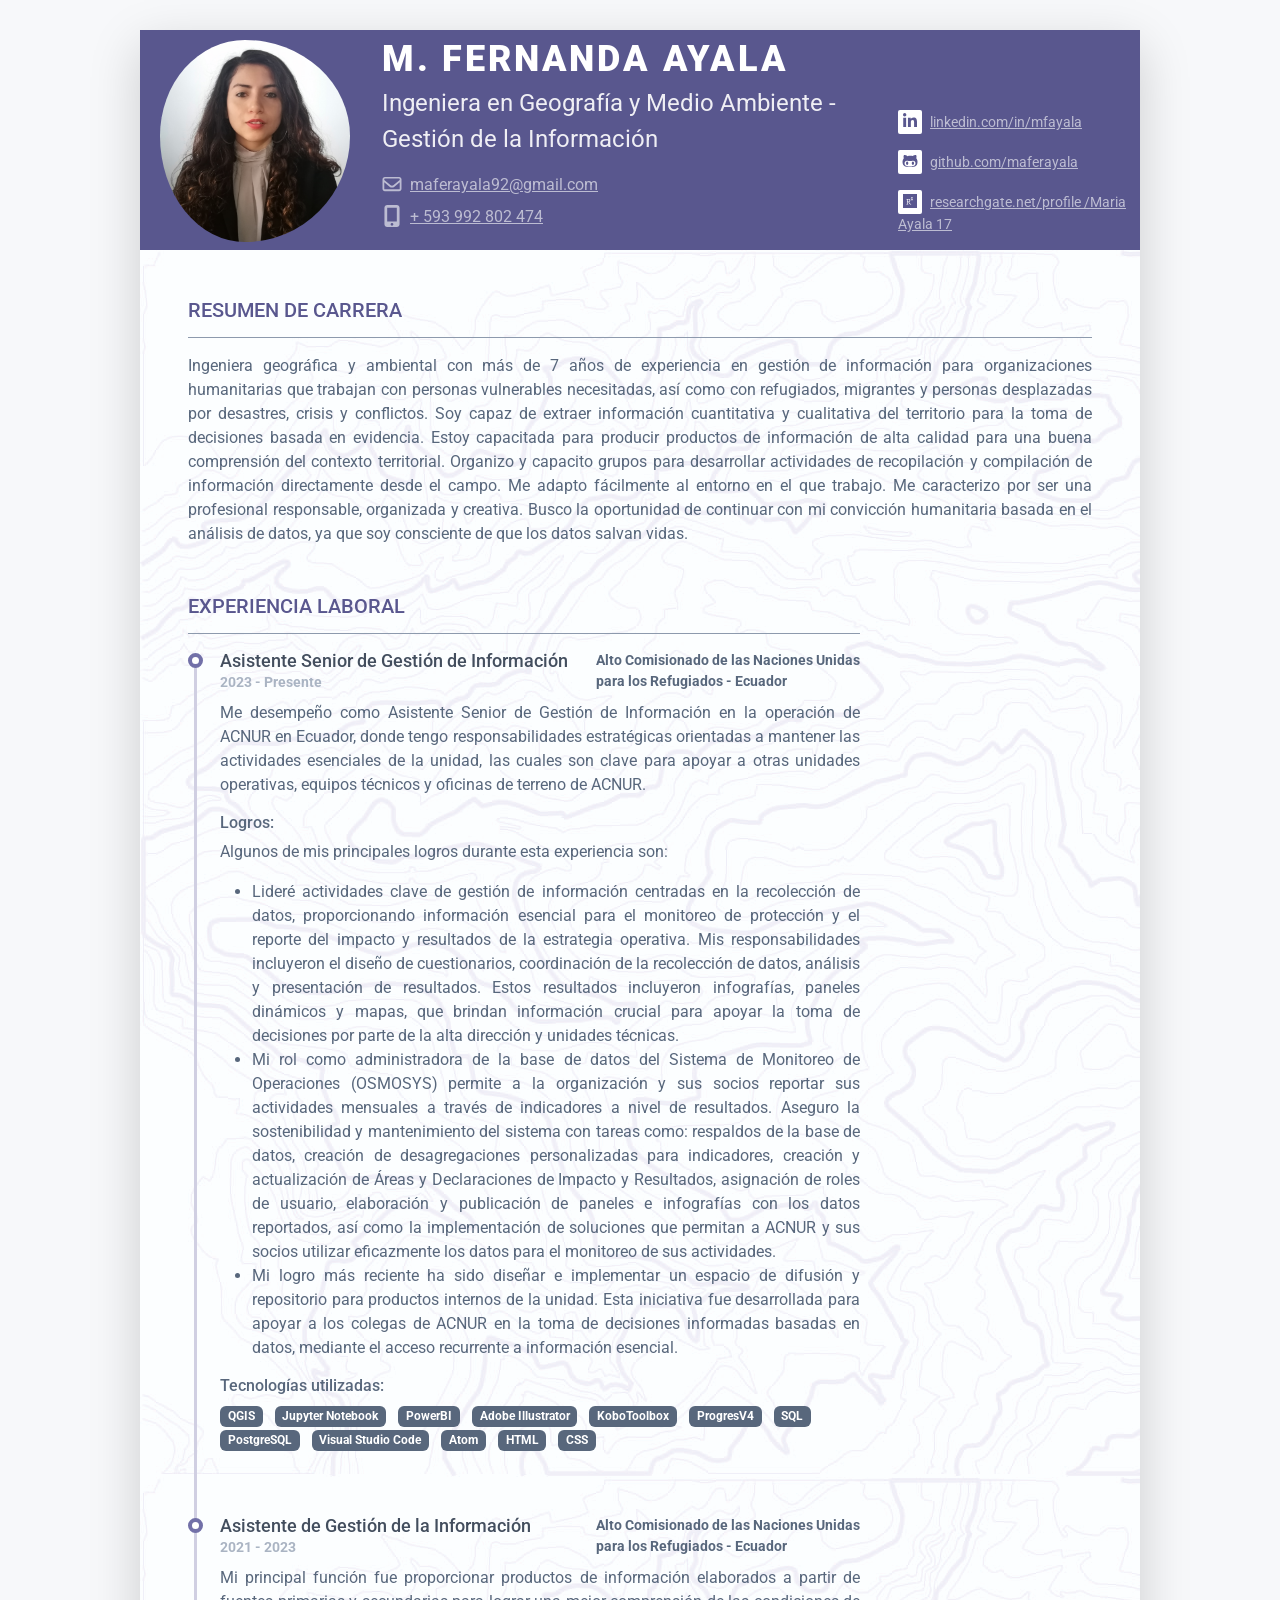
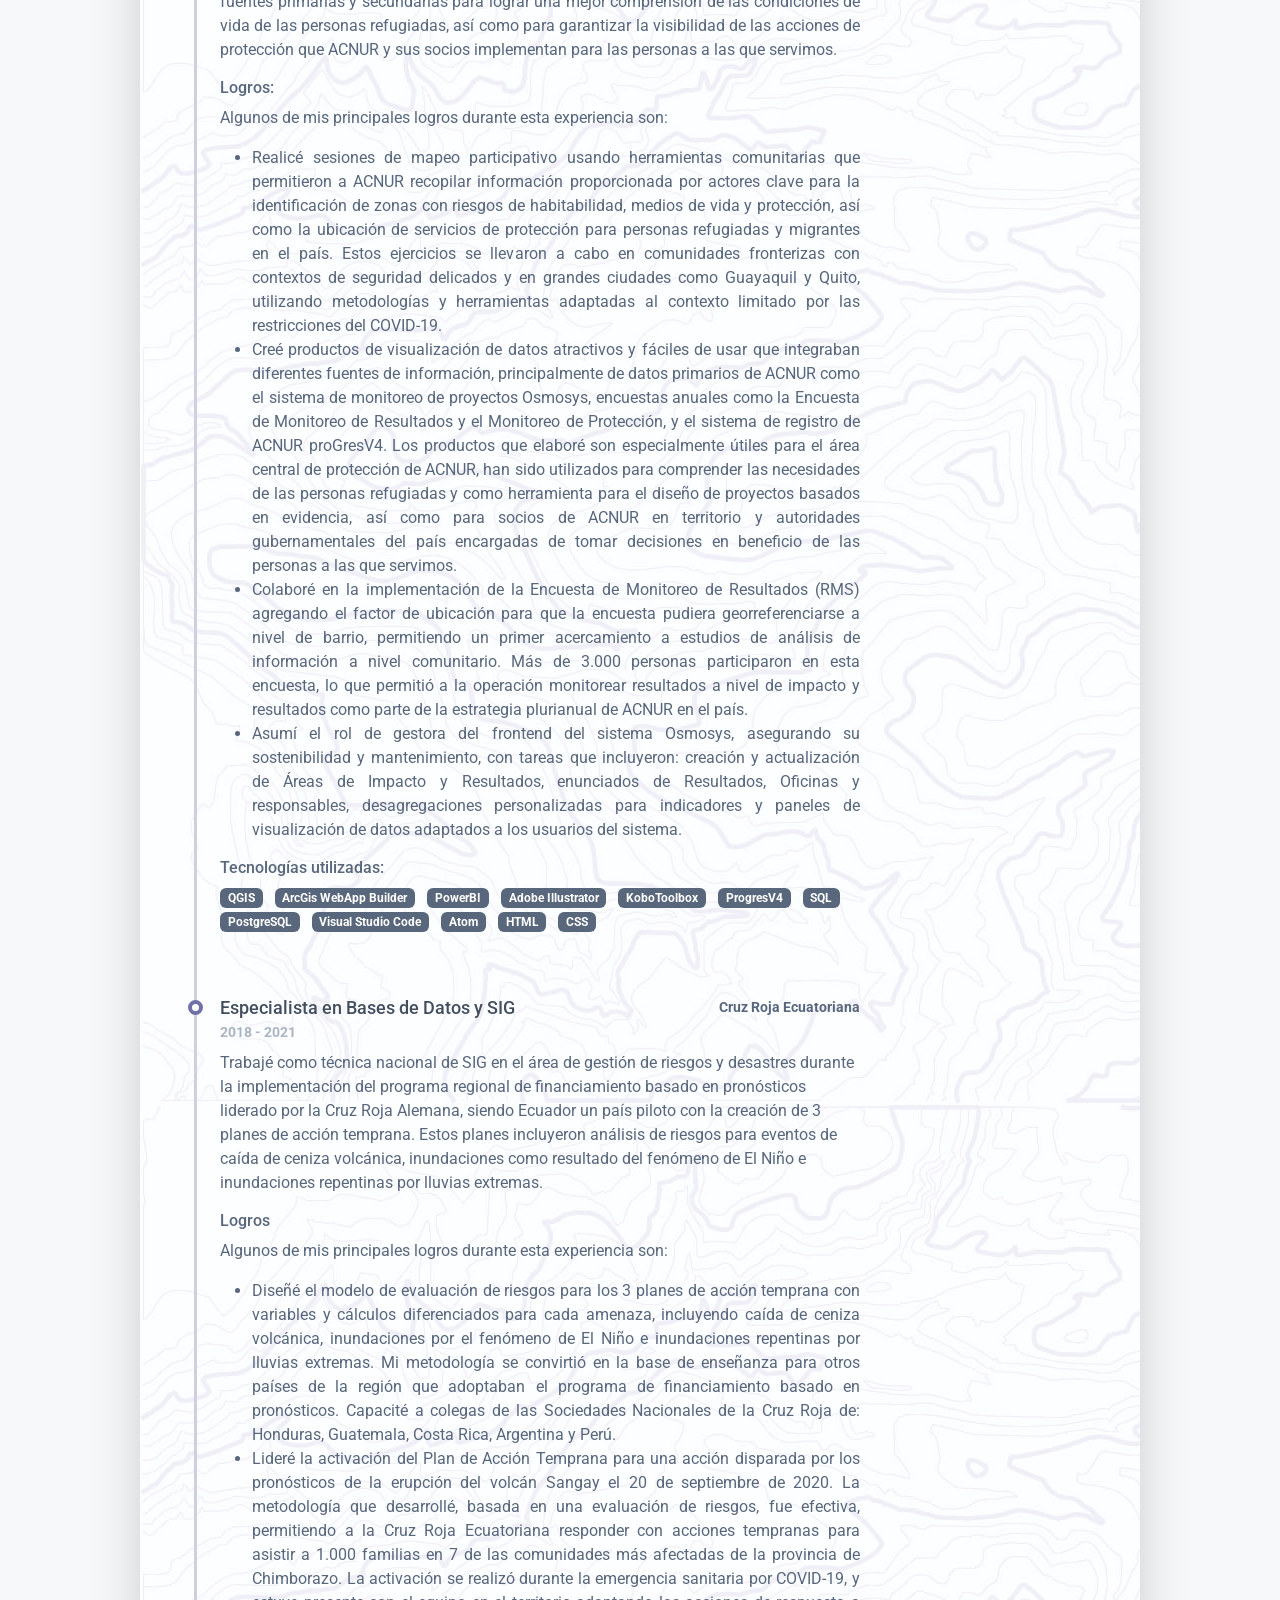
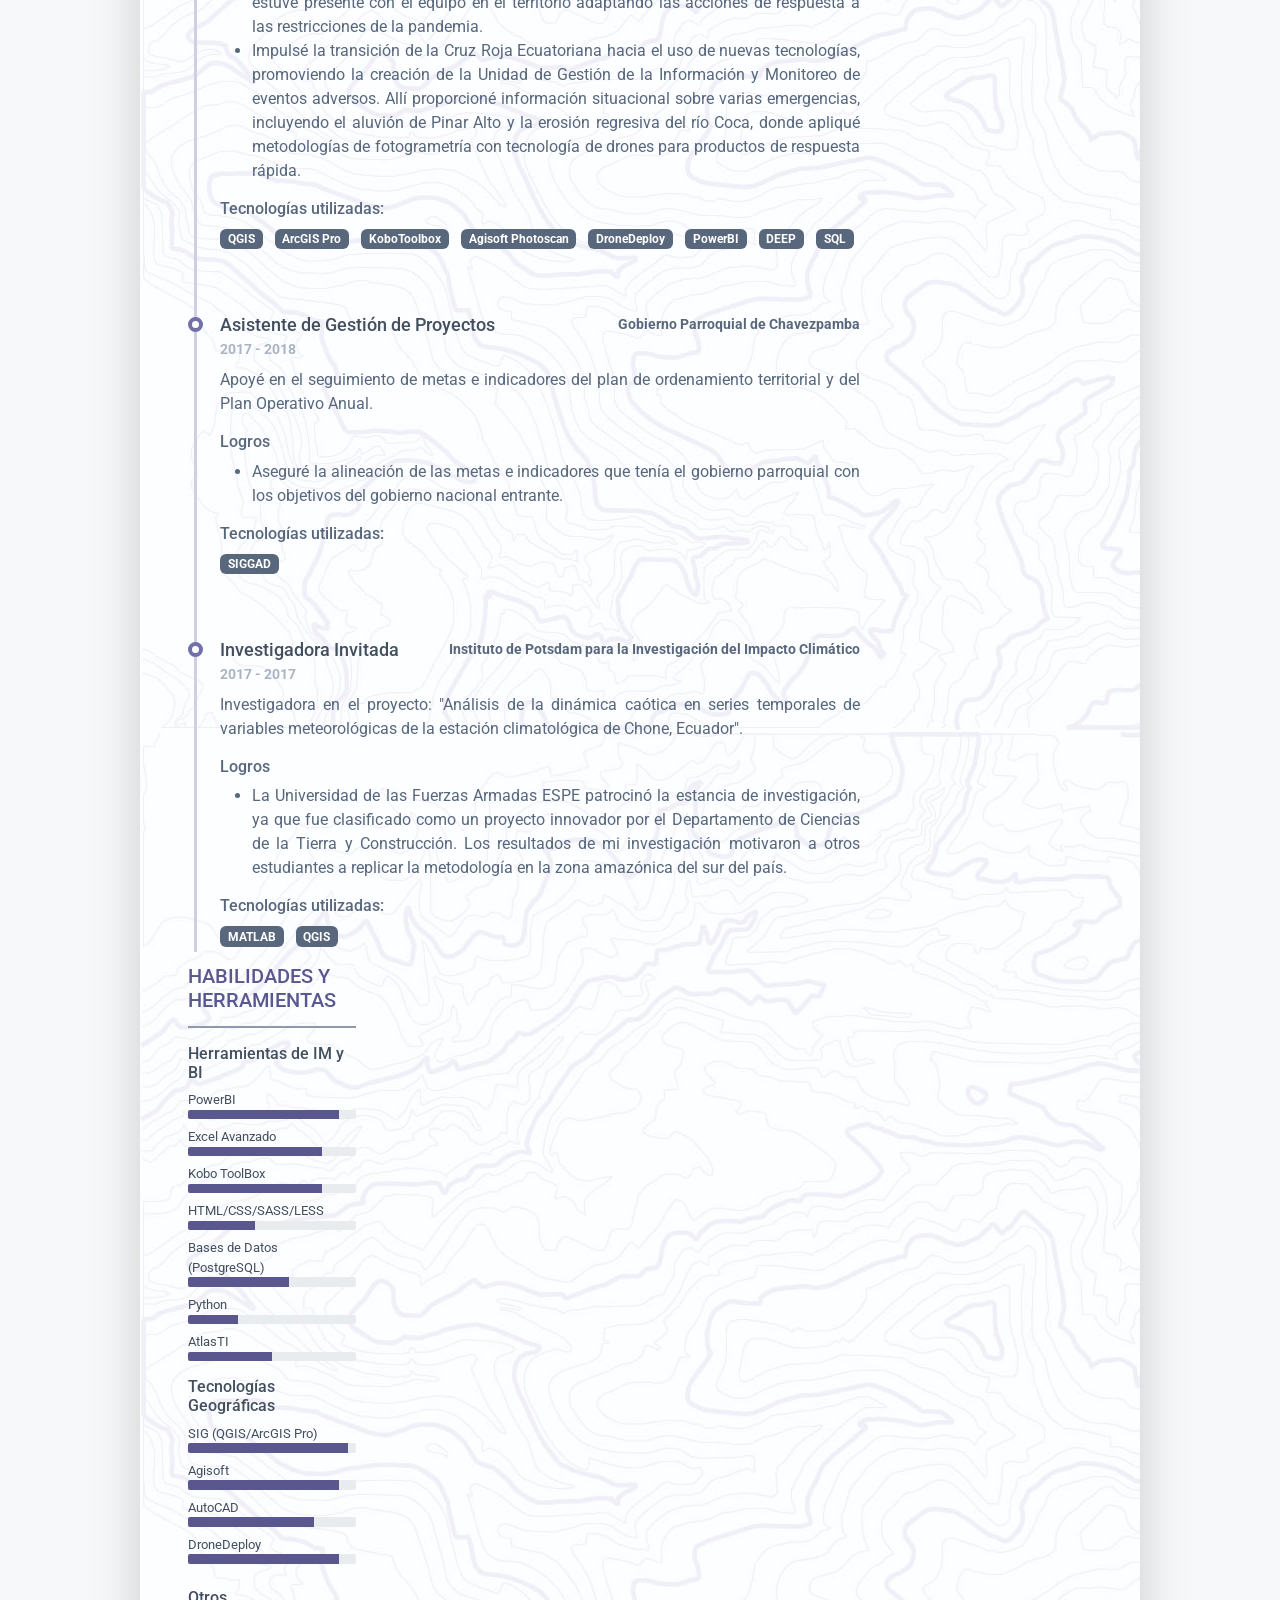
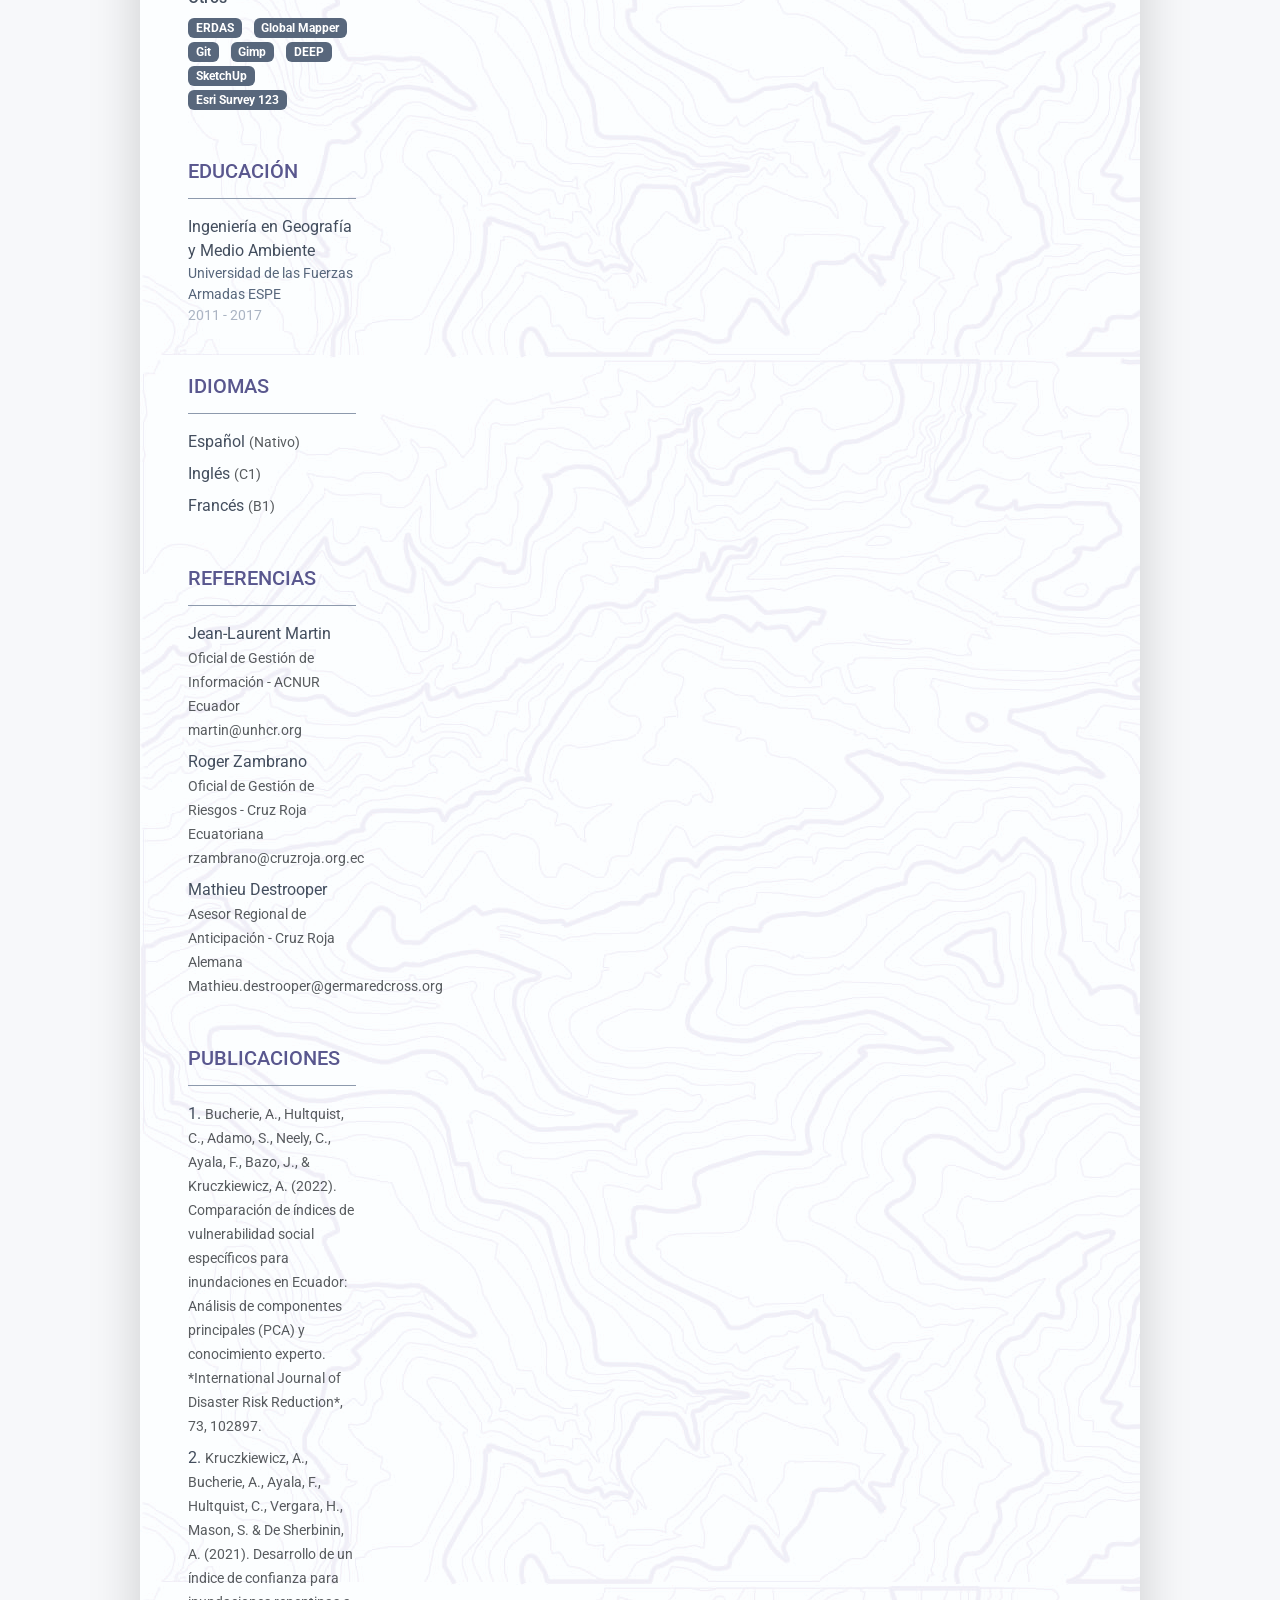
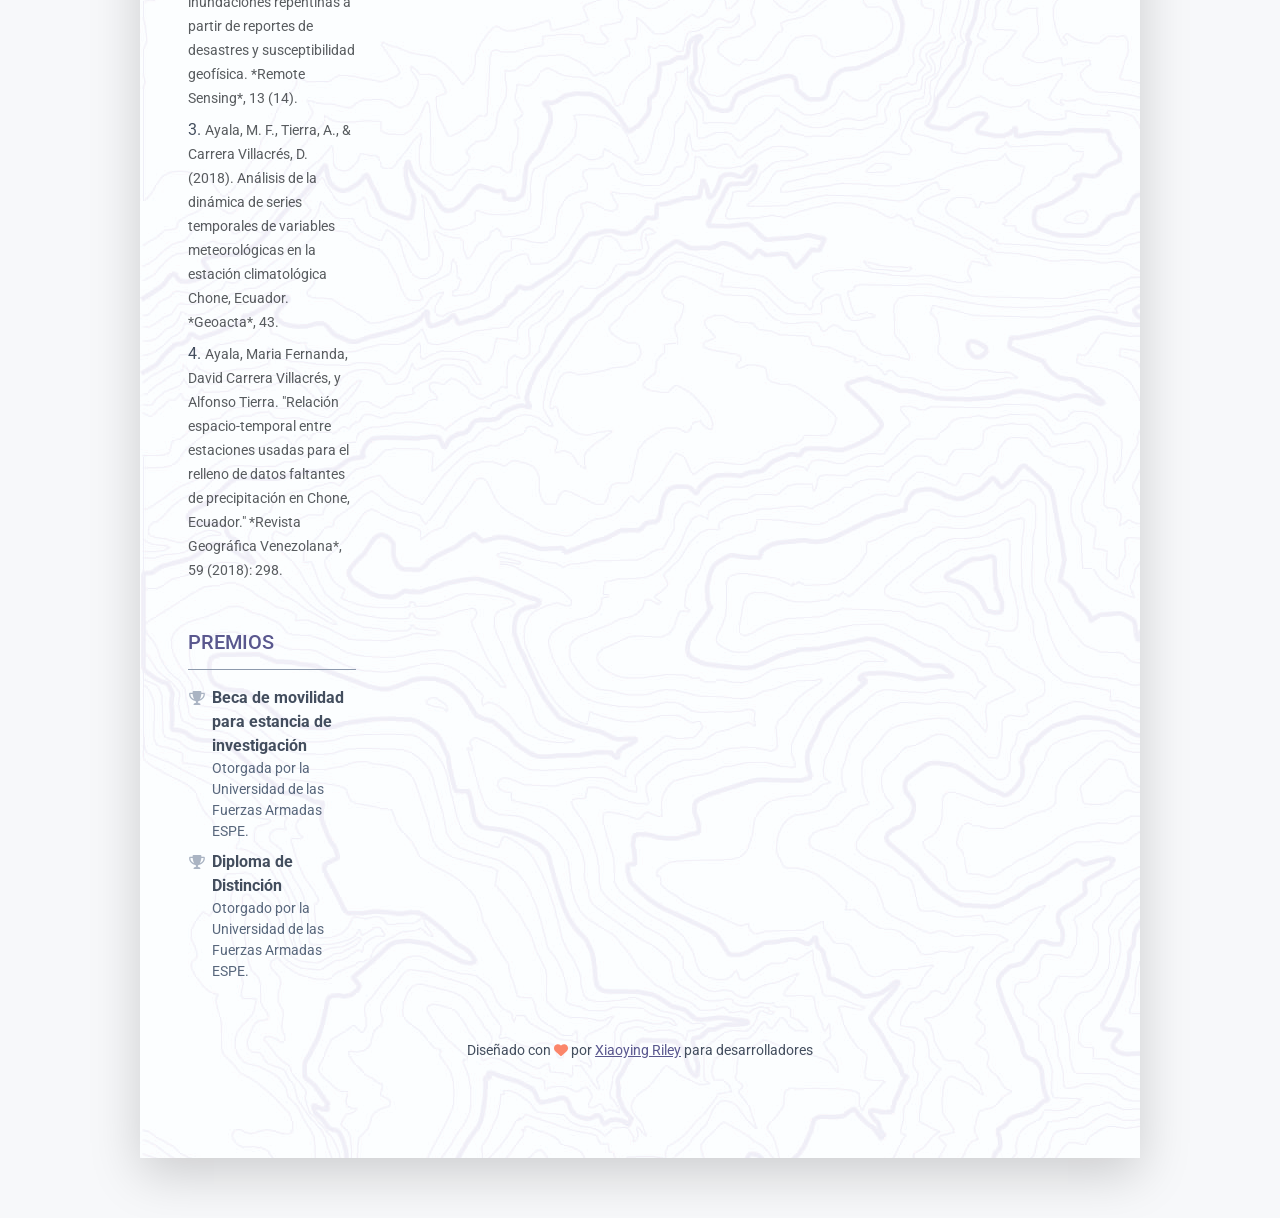
==== commit b25da39a: "Update index.html" ====
--- a/index.html
+++ b/index.html
@@ -178,395 +178,308 @@
     </div><!--//resume-timeline-item-desc-->
 </article><!--//resume-timeline-item-->
 
-                                <article class="resume-timeline-item position-relative pb-5">
-
-                                    <div class="resume-timeline-item-header mb-2">
-                                        <div class="d-flex flex-column flex-md-row">
-                                            <h3 class="resume-position-title font-weight-bold mb-1"> Database and GIS Specialist</h3>
-                                            <div class="resume-company-name ms-auto">Ecuadorian Red Cross</div>
-                                        </div><!--//row-->
-                                        <div class="resume-position-time">2018 - 2021</div>
-                                    </div><!--//resume-timeline-item-header-->
-                                    <div class="resume-timeline-item-desc">
-                                        <p>I worked as a national GIS technician in the area of risk and disaster management during
-                                          the establishment of the regional forecast-based financing program led by the German Red Cross,
-                                          being Ecuador a pilot country with the creation of 3 early action plans, which included risk analysis
-                                          for volcanic ash fall events, floods as a result of the El Niño phenomenon, and flash floods due to
-                                          extreme rainfall
-                                        </p>
-                                        <h4 class="resume-timeline-item-desc-heading font-weight-bold">Achievements</h4>
-                                        <p>Some of my main achievements during this experience are:</p>
-                                        <ul>
-                                            <li align="justify">
-                                                Designed the risk assessment model for the 3 early action plans with variables and a differentiated
-                                                calculation for each hazard including volcanic ash fall, floods caused by the El Niño phenomenon, and
-                                                flash floods caused by extreme rainfall. My methodology became the teaching base for other countries in
-                                                the region adopting the forecast based financing program, among which I trained colleagues from the National
-                                                Red Cross Societies of: Honduras, Guatemala, Costa Rica, Argentina and Perú.
-                                            </li>
-                                            <li align="justify">
-                                                I led the activation of the Early Action Plan for a triggered action based on the forecasts for the eruption
-                                                of the Sangay volcano in September 20, 2020. The methodology that I developed based in a risk assesment was
-                                                effective, allowing the Ecuadorian Red Cross to respond with early actions to assist 1,000 families in 7 of
-                                                the most affected communities in the province of Chimborazo. The activation was during the COVID-19 health
-                                                emergency, and I was present with the team in the territory adapting the response actions to the pandemic
-                                                restrictions.
-                                            </li>
-                                            <li align="justify">
-                                                I influenced the transition of the Ecuadorian Red Cross, into the use of new technologies promoting the creation
-                                                of the Information Management Unit and Monitoring of adverse events, where I was able to provide situational
-                                                information on various emergencies including the Pinar Alto alluvium and erosion regressive of the Coca River
-                                                where I was able to apply photogrammetry methodologies through Drone technology for rapid response products.
-                                            </li>
-                                        </ul>
-                                        <h4 class="resume-timeline-item-desc-heading font-weight-bold">Technologies
-                                            used:</h4>
-                                        <ul class="list-inline">
-                                            <li class="list-inline-item"><span class="badge bg-secondary badge-pill">QGIS</span>
-                                            </li>
-                                            <li class="list-inline-item"><span class="badge bg-secondary badge-pill">ArcGIS Pro</span>
-                                            </li>
-                                            <li class="list-inline-item"><span class="badge bg-secondary badge-pill">KoboToolbox</span>
-                                            </li>
-                                            <li class="list-inline-item"><span class="badge bg-secondary badge-pill">Agisoft Photoscan</span>
-                                            </li>
-                                            <li class="list-inline-item"><span class="badge bg-secondary badge-pill">DroneDeploy</span>
-                                            </li>
-                                            <li class="list-inline-item"><span class="badge bg-secondary badge-pill">PowerBI</span>
-                                            </li>
-                                            <li class="list-inline-item"><span class="badge bg-secondary badge-pill">DEEP</span>
-                                            </li>
-                                            <li class="list-inline-item"><span
-                                                    class="badge bg-secondary badge-pill">SQL</span>
-                                            </li>
-
-                                        </ul>
-                                    </div><!--//resume-timeline-item-desc-->
-
-                                </article><!--//resume-timeline-item-->
-
-                                <article class="resume-timeline-item position-relative pb-5">
-
-                                    <div class="resume-timeline-item-header mb-2">
-                                        <div class="d-flex flex-column flex-md-row">
-                                            <h3 class="resume-position-title font-weight-bold mb-1">Project Management
-                                                Assistant</h3>
-                                            <div class="resume-company-name ms-auto">Chavezpamba Government</div>
-                                        </div><!--//row-->
-                                        <div class="resume-position-time">2017 - 2018</div>
-                                    </div><!--//resume-timeline-item-header-->
-                                    <div class="resume-timeline-item-desc">
-                                        <p align="justify">
-                                            I  supported in the follow up of goals and indicators of the territorial arrangement
-                                            plan and the Annual Operative Plan.
-
-                                          </p>
-                                        <h4 class="resume-timeline-item-desc-heading font-weight-bold">Achievements</h4>
-                                        <ul>
-                                            <li align="justify">
-                                                I ensured the alignment of goals and indicators that the parish government
-                                                 had with the objectives of the incoming national government
-                                            </li>
-                                        </ul>
-                                        <h4 class="resume-timeline-item-desc-heading font-weight-bold">Technologies
-                                            used:</h4>
-                                        <ul class="list-inline">
-                                            <li class="list-inline-item"><span
-                                                    class="badge bg-secondary badge-pill">SIGGAD</span>
-                                            </li>
-                                        </ul>
-                                    </div><!--//resume-timeline-item-desc-->
-
-                                </article><!--//resume-timeline-item-->
-
-                                <article class="resume-timeline-item position-relative">
-                                    <div class="resume-timeline-item-header mb-2">
-                                        <div class="d-flex flex-column flex-md-row">
-                                            <h3 class="resume-position-title font-weight-bold mb-1">Guest Researcher</h3>
-                                            <div class="resume-company-name ms-auto">Potsdam Institute For Climate Impact Research</div>
-                                        </div><!--//row-->
-                                        <div class="resume-position-time">2017 - 2017</div>
-                                    </div><!--//resume-timeline-item-header-->
-                                    <div class="resume-timeline-item-desc">
-                                        <p align="justify">
-                                          Researcher in the project :"Analysis of the chaotic dynamics in time series of
-                                          meteorological variables of the climatological station of Chone, Ecuador
-
-                                        </p>
-
-                                        <h4 class="resume-timeline-item-desc-heading font-weight-bold">Achievements</h4>
-                                        <ul>
-                                            <li align="justify">
-                                                The University of the Armed Forces ESPE sponsored the research stay as it was classified
-                                                as an innovative project in the Department of Earth and Construction Sciences. The results
-                                                of my research motivated other students to replicate the methodology in the Amazon area in
-                                                the south of the country.
-                                            </li>
-
-                                        </ul>
-                                        <h4 class="resume-timeline-item-desc-heading font-weight-bold">Technologies
-                                            used:</h4>
-                                        <ul class="list-inline">
-                                            <li class="list-inline-item"><span class="badge bg-secondary badge-pill">MATLAB</span>
-                                            </li>
-                                            <li class="list-inline-item"><span class="badge bg-secondary badge-pill">QGIS</span>
-                                            </li>
-                                        </ul>
-                                    </div><!--//resume-timeline-item-desc-->
-
-                                </article><!--//resume-timeline-item-->
-
-
-
-
-                            </div><!--//resume-timeline-->
-
-
+                              <article class="resume-timeline-item position-relative pb-5">
+
+    <div class="resume-timeline-item-header mb-2">
+        <div class="d-flex flex-column flex-md-row">
+            <h3 class="resume-position-title font-weight-bold mb-1">Especialista en Bases de Datos y SIG</h3>
+            <div class="resume-company-name ms-auto">Cruz Roja Ecuatoriana</div>
+        </div>
+        <div class="resume-position-time">2018 - 2021</div>
+    </div>
+    <div class="resume-timeline-item-desc">
+        <p>
+            Trabajé como técnica nacional de SIG en el área de gestión de riesgos y desastres durante la implementación del programa regional de financiamiento basado en pronósticos liderado por la Cruz Roja Alemana, siendo Ecuador un país piloto con la creación de 3 planes de acción temprana. Estos planes incluyeron análisis de riesgos para eventos de caída de ceniza volcánica, inundaciones como resultado del fenómeno de El Niño e inundaciones repentinas por lluvias extremas.
+        </p>
+        <h4 class="resume-timeline-item-desc-heading font-weight-bold">Logros</h4>
+        <p>Algunos de mis principales logros durante esta experiencia son:</p>
+        <ul>
+            <li align="justify">
+                Diseñé el modelo de evaluación de riesgos para los 3 planes de acción temprana con variables y cálculos diferenciados para cada amenaza, incluyendo caída de ceniza volcánica, inundaciones por el fenómeno de El Niño e inundaciones repentinas por lluvias extremas. Mi metodología se convirtió en la base de enseñanza para otros países de la región que adoptaban el programa de financiamiento basado en pronósticos. Capacité a colegas de las Sociedades Nacionales de la Cruz Roja de: Honduras, Guatemala, Costa Rica, Argentina y Perú.
+            </li>
+            <li align="justify">
+                Lideré la activación del Plan de Acción Temprana para una acción disparada por los pronósticos de la erupción del volcán Sangay el 20 de septiembre de 2020. La metodología que desarrollé, basada en una evaluación de riesgos, fue efectiva, permitiendo a la Cruz Roja Ecuatoriana responder con acciones tempranas para asistir a 1.000 familias en 7 de las comunidades más afectadas de la provincia de Chimborazo. La activación se realizó durante la emergencia sanitaria por COVID-19, y estuve presente con el equipo en el territorio adaptando las acciones de respuesta a las restricciones de la pandemia.
+            </li>
+            <li align="justify">
+                Impulsé la transición de la Cruz Roja Ecuatoriana hacia el uso de nuevas tecnologías, promoviendo la creación de la Unidad de Gestión de la Información y Monitoreo de eventos adversos. Allí proporcioné información situacional sobre varias emergencias, incluyendo el aluvión de Pinar Alto y la erosión regresiva del río Coca, donde apliqué metodologías de fotogrametría con tecnología de drones para productos de respuesta rápida.
+            </li>
+        </ul>
+        <h4 class="resume-timeline-item-desc-heading font-weight-bold">Tecnologías utilizadas:</h4>
+        <ul class="list-inline">
+            <li class="list-inline-item"><span class="badge bg-secondary badge-pill">QGIS</span></li>
+            <li class="list-inline-item"><span class="badge bg-secondary badge-pill">ArcGIS Pro</span></li>
+            <li class="list-inline-item"><span class="badge bg-secondary badge-pill">KoboToolbox</span></li>
+            <li class="list-inline-item"><span class="badge bg-secondary badge-pill">Agisoft Photoscan</span></li>
+            <li class="list-inline-item"><span class="badge bg-secondary badge-pill">DroneDeploy</span></li>
+            <li class="list-inline-item"><span class="badge bg-secondary badge-pill">PowerBI</span></li>
+            <li class="list-inline-item"><span class="badge bg-secondary badge-pill">DEEP</span></li>
+            <li class="list-inline-item"><span class="badge bg-secondary badge-pill">SQL</span></li>
+        </ul>
+    </div>
+
+</article>
+
+<article class="resume-timeline-item position-relative pb-5">
+    <div class="resume-timeline-item-header mb-2">
+        <div class="d-flex flex-column flex-md-row">
+            <h3 class="resume-position-title font-weight-bold mb-1">Asistente de Gestión de Proyectos</h3>
+            <div class="resume-company-name ms-auto">Gobierno Parroquial de Chavezpamba</div>
+        </div>
+        <div class="resume-position-time">2017 - 2018</div>
+    </div>
+    <div class="resume-timeline-item-desc">
+        <p align="justify">
+            Apoyé en el seguimiento de metas e indicadores del plan de ordenamiento territorial y del Plan Operativo Anual.
+        </p>
+        <h4 class="resume-timeline-item-desc-heading font-weight-bold">Logros</h4>
+        <ul>
+            <li align="justify">
+                Aseguré la alineación de las metas e indicadores que tenía el gobierno parroquial con los objetivos del gobierno nacional entrante.
+            </li>
+        </ul>
+        <h4 class="resume-timeline-item-desc-heading font-weight-bold">Tecnologías utilizadas:</h4>
+        <ul class="list-inline">
+            <li class="list-inline-item"><span class="badge bg-secondary badge-pill">SIGGAD</span></li>
+        </ul>
+    </div>
+</article>
+
+<article class="resume-timeline-item position-relative">
+    <div class="resume-timeline-item-header mb-2">
+        <div class="d-flex flex-column flex-md-row">
+            <h3 class="resume-position-title font-weight-bold mb-1">Investigadora Invitada</h3>
+            <div class="resume-company-name ms-auto">Instituto de Potsdam para la Investigación del Impacto Climático</div>
+        </div>
+        <div class="resume-position-time">2017 - 2017</div>
+    </div>
+    <div class="resume-timeline-item-desc">
+        <p align="justify">
+            Investigadora en el proyecto: "Análisis de la dinámica caótica en series temporales de variables meteorológicas de la estación climatológica de Chone, Ecuador".
+        </p>
+        <h4 class="resume-timeline-item-desc-heading font-weight-bold">Logros</h4>
+        <ul>
+            <li align="justify">
+                La Universidad de las Fuerzas Armadas ESPE patrocinó la estancia de investigación, ya que fue clasificado como un proyecto innovador por el Departamento de Ciencias de la Tierra y Construcción. Los resultados de mi investigación motivaron a otros estudiantes a replicar la metodología en la zona amazónica del sur del país.
+            </li>
+        </ul>
+        <h4 class="resume-timeline-item-desc-heading font-weight-bold">Tecnologías utilizadas:</h4>
+        <ul class="list-inline">
+            <li class="list-inline-item"><span class="badge bg-secondary badge-pill">MATLAB</span></li>
+            <li class="list-inline-item"><span class="badge bg-secondary badge-pill">QGIS</span></li>
+        </ul>
+    </div>
+</article>
+
+              </div>
+<div class="col-lg-3">
+    <section class="resume-section skills-section mb-5">
+        <h2 class="resume-section-title text-uppercase font-weight-bold pb-3 mb-3">Habilidades y Herramientas</h2>
+        <div class="resume-section-content">
+            <div class="resume-skill-item">
+                <div class="resume-skill-item">
+                    <h4 class="resume-skills-cat font-weight-bold">Herramientas de IM y BI</h4>
+                    <ul class="list-unstyled">
+                        <li class="mb-2">
+                            <div class="resume-skill-name">PowerBI</div>
+                            <div class="progress resume-progress">
+                                <div class="progress-bar theme-progress-bar-dark" role="progressbar"
+                                     style="width: 90%" aria-valuenow="25" aria-valuemin="0"
+                                     aria-valuemax="100"></div>
+                            </div>
+                        </li>
+                        <li class="mb-2">
+                            <div class="resume-skill-name">Excel Avanzado</div>
+                            <div class="progress resume-progress">
+                                <div class="progress-bar theme-progress-bar-dark" role="progressbar"
+                                     style="width: 80%" aria-valuenow="25" aria-valuemin="0"
+                                     aria-valuemax="100"></div>
+                            </div>
+                        </li>
+                        <li class="mb-2">
+                            <div class="resume-skill-name">Kobo ToolBox</div>
+                            <div class="progress resume-progress">
+                                <div class="progress-bar theme-progress-bar-dark" role="progressbar"
+                                     style="width: 80%" aria-valuenow="25" aria-valuemin="0"
+                                     aria-valuemax="100"></div>
+                            </div>
+                        </li>
+                        <li class="mb-2">
+                            <div class="resume-skill-name">HTML/CSS/SASS/LESS</div>
+                            <div class="progress resume-progress">
+                                <div class="progress-bar theme-progress-bar-dark" role="progressbar"
+                                     style="width: 40%" aria-valuenow="25" aria-valuemin="0"
+                                     aria-valuemax="100"></div>
+                            </div>
+                        </li>
+                        <li class="mb-2">
+                            <div class="resume-skill-name">Bases de Datos (PostgreSQL)</div>
+                            <div class="progress resume-progress">
+                                <div class="progress-bar theme-progress-bar-dark" role="progressbar"
+                                     style="width: 60%" aria-valuenow="25" aria-valuemin="0"
+                                     aria-valuemax="100"></div>
+                            </div>
+                        </li>
+                        <li class="mb-2">
+                            <div class="resume-skill-name">Python</div>
+                            <div class="progress resume-progress">
+                                <div class="progress-bar theme-progress-bar-dark" role="progressbar"
+                                     style="width: 30%" aria-valuenow="25" aria-valuemin="0"
+                                     aria-valuemax="100"></div>
+                            </div>
+                        </li>
+                        <li class="mb-2">
+                            <div class="resume-skill-name">AtlasTI</div>
+                            <div class="progress resume-progress">
+                                <div class="progress-bar theme-progress-bar-dark" role="progressbar"
+                                     style="width: 50%" aria-valuenow="25" aria-valuemin="0"
+                                     aria-valuemax="100"></div>
+                            </div>
+                        </li>
+                    </ul>
+                </div><!--//resume-skill-item-->
+                <h4 class="resume-skills-cat font-weight-bold">Tecnologías Geográficas</h4>
+                <ul class="list-unstyled mb-4">
+                    <li class="mb-2">
+                        <div class="resume-skill-name">SIG (QGIS/ArcGIS Pro)</div>
+                        <div class="progress resume-progress">
+                            <div class="progress-bar theme-progress-bar-dark" role="progressbar"
+                                 style="width: 95%" aria-valuenow="25" aria-valuemin="0"
+                                 aria-valuemax="100"></div>
                         </div>
-                    </section><!--//experience-section-->
-                </div>
-                <div class="col-lg-3">
-                    <section class="resume-section skills-section mb-5">
-                        <h2 class="resume-section-title text-uppercase font-weight-bold pb-3 mb-3">Skills &amp;
-                            Tools</h2>
-                        <div class="resume-section-content">
-                            <div class="resume-skill-item">
-                                <div class="resume-skill-item">
-                                    <h4 class="resume-skills-cat font-weight-bold">IM & BI Tools</h4>
-                                    <ul class="list-unstyled">
-                                        <li class="mb-2">
-                                            <div class="resume-skill-name">PowerBI</div>
-                                            <div class="progress resume-progress">
-                                                <div class="progress-bar theme-progress-bar-dark" role="progressbar"
-                                                     style="width: 90%" aria-valuenow="25" aria-valuemin="0"
-                                                     aria-valuemax="100"></div>
-                                            </div>
-                                        </li>
-                                        <li class="mb-2">
-                                            <div class="resume-skill-name">Advanced Excel</div>
-                                            <div class="progress resume-progress">
-                                                <div class="progress-bar theme-progress-bar-dark" role="progressbar"
-                                                     style="width: 80%" aria-valuenow="25" aria-valuemin="0"
-                                                     aria-valuemax="100"></div>
-                                            </div>
-                                        </li>
-                                        <li class="mb-2">
-                                            <div class="resume-skill-name">Kobo ToolBox</div>
-                                            <div class="progress resume-progress">
-                                                <div class="progress-bar theme-progress-bar-dark" role="progressbar"
-                                                     style="width: 80%" aria-valuenow="25" aria-valuemin="0"
-                                                     aria-valuemax="100"></div>
-                                            </div>
-                                        </li>
-                                        <li class="mb-2">
-                                            <div class="resume-skill-name">HTML/CSS/SASS/LESS</div>
-                                            <div class="progress resume-progress">
-                                                <div class="progress-bar theme-progress-bar-dark" role="progressbar"
-                                                     style="width: 40%" aria-valuenow="25" aria-valuemin="0"
-                                                     aria-valuemax="100"></div>
-                                            </div>
-                                        </li>
-                                        <li class="mb-2">
-                                            <div class="resume-skill-name">Databases (PostgreSQL)</div>
-                                            <div class="progress resume-progress">
-                                                <div class="progress-bar theme-progress-bar-dark" role="progressbar"
-                                                     style="width: 60%" aria-valuenow="25" aria-valuemin="0"
-                                                     aria-valuemax="100"></div>
-                                            </div>
-                                        </li>
-                                        <li class="mb-2">
-                                            <div class="resume-skill-name">Python</div>
-                                            <div class="progress resume-progress">
-                                                <div class="progress-bar theme-progress-bar-dark" role="progressbar"
-                                                     style="width: 30%" aria-valuenow="25" aria-valuemin="0"
-                                                     aria-valuemax="100"></div>
-                                            </div>
-                                        </li>
-                                        <li class="mb-2">
-                                            <div class="resume-skill-name">AtlasTI</div>
-                                            <div class="progress resume-progress">
-                                                <div class="progress-bar theme-progress-bar-dark" role="progressbar"
-                                                     style="width: 50%" aria-valuenow="25" aria-valuemin="0"
-                                                     aria-valuemax="100"></div>
-                                            </div>
-                                        </li>
-
-                                    </ul>
-                                </div><!--//resume-skill-item-->
-                                <h4 class="resume-skills-cat font-weight-bold">Geographic technologies</h4>
-                                <ul class="list-unstyled mb-4">
-
-                                    <li class="mb-2">
-                                        <div class="resume-skill-name">GIS (QGIS/ArcGIS Pro)</div>
-                                        <div class="progress resume-progress">
-                                            <div class="progress-bar theme-progress-bar-dark" role="progressbar"
-                                                 style="width: 95%" aria-valuenow="25" aria-valuemin="0"
-                                                 aria-valuemax="100"></div>
-                                        </div>
-                                    </li>
-                                    <li class="mb-2">
-                                        <div class="resume-skill-name">Agisoft</div>
-                                        <div class="progress resume-progress">
-                                            <div class="progress-bar theme-progress-bar-dark" role="progressbar"
-                                                 style="width: 90%" aria-valuenow="25" aria-valuemin="0"
-                                                 aria-valuemax="100"></div>
-                                        </div>
-                                    </li>
-                                    <li class="mb-2">
-                                        <div class="resume-skill-name">AutoCAD</div>
-                                        <div class="progress resume-progress">
-                                            <div class="progress-bar theme-progress-bar-dark" role="progressbar"
-                                                 style="width: 75%" aria-valuenow="25" aria-valuemin="0"
-                                                 aria-valuemax="100"></div>
-                                        </div>
-                                    </li>
-                                    <li class="mb-2">
-                                        <div class="resume-skill-name">DroneDeploy</div>
-                                        <div class="progress resume-progress">
-                                            <div class="progress-bar theme-progress-bar-dark" role="progressbar"
-                                                 style="width: 90%" aria-valuenow="25" aria-valuemin="0"
-                                                 aria-valuemax="100"></div>
-                                        </div>
-                                    </li>
-                                </ul>
-                            </div><!--//resume-skill-item-->
-
-
-                            <div class="resume-skill-item">
-                                <h4 class="resume-skills-cat font-weight-bold">Others</h4>
-                                <ul class="list-inline">
-                                    <li class="list-inline-item"><span
-                                            class="badge bg-secondary badge-pill">ERDAS</span></li>
-                                    <li class="list-inline-item"><span
-                                            class="badge bg-secondary badge-pill">Global Mapper</span></li>
-                                    <li class="list-inline-item"><span class="badge bg-secondary badge-pill">Git</span>
-                                    </li>
-                                    <li class="list-inline-item"><span class="badge bg-secondary badge-pill">Gimp</span>
-                                    </li>
-                                    <li class="list-inline-item"><span class="badge bg-secondary badge-pill">DEEP</span>
-                                    </li>
-                                    <li class="list-inline-item"><span
-                                            class="badge bg-secondary badge-pill">SketchUp</span>
-                                    </li>
-                                    <li class="list-inline-item"><span
-                                            class="badge bg-secondary badge-pill">Esri survey 123</span>
-                                    </li>
-                                </ul>
-                            </div><!--//resume-skill-item-->
-                        </div><!--resume-section-content-->
-                    </section><!--//skills-section-->
-                    <section class="resume-section education-section mb-5">
-                        <h2 class="resume-section-title text-uppercase font-weight-bold pb-3 mb-3">Education</h2>
-                        <div class="resume-section-content">
-                            <ul class="list-unstyled">
-                                <li>
-                                    <div class="resume-degree font-weight-bold">BSc-Geography and Environmental Engineering
-                                    </div>
-                                    <div class="resume-degree-org">University of the Armed Forces ESPE</div>
-                                    <div class="resume-degree-time">2011 - 2017</div>
-                                </li>
-                            </ul>
+                    </li>
+                    <li class="mb-2">
+                        <div class="resume-skill-name">Agisoft</div>
+                        <div class="progress resume-progress">
+                            <div class="progress-bar theme-progress-bar-dark" role="progressbar"
+                                 style="width: 90%" aria-valuenow="25" aria-valuemin="0"
+                                 aria-valuemax="100"></div>
                         </div>
-                    </section><!--//education-section-->
-
-                    <section class="resume-section language-section mb-5">
-                        <h2 class="resume-section-title text-uppercase font-weight-bold pb-3 mb-3">Languages</h2>
-                        <div class="resume-section-content">
-                            <ul class="list-unstyled resume-lang-list">
-                                <li class="mb-2"><span class="resume-lang-name font-weight-bold">Spanish</span> <small
-                                        class="text-muted font-weight-normal">(Native)</small></li>
-                                <li class="mb-2 align-middle"><span
-                                        class="resume-lang-name font-weight-bold">English</span> <small
-                                        class="text-muted font-weight-normal">(C1)</small>
-                                </li>
-                                <li><span class="resume-lang-name font-weight-bold">French</span> <small
-                                        class="text-muted font-weight-normal">(B1)</small></li>
-                            </ul>
+                    </li>
+                    <li class="mb-2">
+                        <div class="resume-skill-name">AutoCAD</div>
+                        <div class="progress resume-progress">
+                            <div class="progress-bar theme-progress-bar-dark" role="progressbar"
+                                 style="width: 75%" aria-valuenow="25" aria-valuemin="0"
+                                 aria-valuemax="100"></div>
                         </div>
-                    </section><!--//language-section-->
-                    <section class="resume-section language-section mb-5">
-                        <h2 class="resume-section-title text-uppercase font-weight-bold pb-3 mb-3">References</h2>
-                        <div class="resume-section-content">
-                            <ul class="list-unstyled resume-lang-list">
-                                <li class="mb-2"><span class="resume-lang-name font-weight-bold">Jean-Laurent Martin</span>
-                                  <small
-                                        class="text-muted font-weight-normal">Information Management Officer UNHCR - Ecuador <br />martin@unhcr.org</small>
-                                        </li>
-                                <li class="mb-2 align-middle"><span
-                                        class="resume-lang-name font-weight-bold">Roger Zambrano <br /></span>
-                                        <small
-                                        class="text-muted font-weight-normal">Disaster Risk Management Officer - Ecuadorian Red Cross<br />rzambrano@cruzroja.org.ec</small>
-                                </li>
-                                <li class="mb-2 align-middle"><span
-                                        class="resume-lang-name font-weight-bold">Mathieu Destrooper <br /></span> <small
-                                        class="text-muted font-weight-normal">Regional Anticipation Advisor German Red Cross<br />Mathieu.destrooper@germaredcross.org</small></li>
-                            </ul>
+                    </li>
+                    <li class="mb-2">
+                        <div class="resume-skill-name">DroneDeploy</div>
+                        <div class="progress resume-progress">
+                            <div class="progress-bar theme-progress-bar-dark" role="progressbar"
+                                 style="width: 90%" aria-valuenow="25" aria-valuemin="0"
+                                 aria-valuemax="100"></div>
                         </div>
-                    </section><!--//References-section-->
-                    <section class="resume-section language-section mb-5">
-                        <h2 class="resume-section-title text-uppercase font-weight-bold pb-3 mb-3">Publications</h2>
-                        <div class="resume-section-content">
-                            <ul class="list-unstyled resume-lang-list">
-                                <li class="mb-2"><span class="resume-lang-name font-weight-bold">1.</span>
-                                  <small
-                                        class="text-muted font-weight-normal">Bucherie , A., Hultquist, C., Adamo, S., Neely, C., Ayala, F., Bazo , J., & Kruczkiewicz , A. (2022). A comparison of
-                                        social vulnerability indices specific to flooding in Ecuador: Principal component analysis (PCA) and expert
-                                        knowledge. International journal of disaster risk reduction 73 , 102897</small>
-                                </li>
-                                <li class="mb-2"><span class="resume-lang-name font-weight-bold">2.</span>
-                                  <small
-                                        class="text-muted font-weight-normal">Kruczkiewicz , A., Bucherie , A., Ayala, F., Hultquist, C., Vergara, H., Mason, S. & De Sherbinin , A. (2021).
-                                        Development of a flash flood confidence index from disaster reports and geophysical susceptibility. Remote
-                                        sensing 13 (14)</small>
-                                </li>
-                                <li class="mb-2"><span class="resume-lang-name font-weight-bold">3.</span>
-                                  <small
-                                        class="text-muted font-weight-normal">Ayala, M. F., Tierra, A., & Carrera Villacrés, D. (2018). Análisis de la dinámica de series temporales de variables
-                                        meteorológicas en la estación climatológica Chone, Ecuador. Geoacta 43 </small>
-                                </li>
-                                <li class="mb-2"><span class="resume-lang-name font-weight-bold">4.</span>
-                                  <small
-                                        class="text-muted font-weight-normal">Ayala, Maria Fernanda, David Carrera Villacrés , and Alfonso Tierra. "Spatial temporal relation between stations
-                                        used for filling missing rainfall data in Chone, Ecuador." Revista Geográfica Venezolana 59 (2018): 298. </small>
-                                </li>
-
-                            </ul>
-                        </div>
-                    </section><!--//Publications-section-->
-                    <section class="resume-section reference-section mb-5">
-                        <h2 class="resume-section-title text-uppercase font-weight-bold pb-3 mb-3">Awards</h2>
-                        <div class="resume-section-content">
-                            <ul class="list-unstyled resume-awards-list">
-                                <li class="mb-2 ps-4 position-relative">
-                                    <i class="resume-award-icon fas fa-trophy position-absolute"
-                                       data-fa-transform="shrink-2"></i>
-                                    <div class="resume-award-name"> Research stay mobility grant</div>
-                                    <div class="resume-award-desc">Awarded by the University of the Armed Forces ESPE.
-                                    </div>
-                                </li>
-                                <li class="mb-0 ps-4 position-relative">
-                                    <i class="resume-award-icon fas fa-trophy position-absolute"
-                                       data-fa-transform="shrink-2"></i>
-                                    <div class="resume-award-name">Distinction Diploma</div>
-                                    <div class="resume-award-desc">Awarded by the University of the Armed Forces ESPE.
-                                    </div>
-                                </li>
-                            </ul>
-                        </div>
-                    </section><!--//interests-section-->
-                </div>
-            </div><!--//row-->
-        </div><!--//resume-body-->
-
-
-    </div>
-    <footer class="footer text-center pt-2 pb-5">
-   	    <!--/* This template is free as long as you keep the footer attribution link. If you'd like to use the template without the attribution link, you can buy the commercial license via our website: themes.3rdwavemedia.com Thank you for your support. :) */-->
-           <small class="copyright">Designed with <span class="sr-only">love</span><i class="fas fa-heart"></i> by <a href="http://themes.3rdwavemedia.com" target="_blank">Xiaoying Riley</a> for developers</small>
-       </footer>
-
-    <meta charset="UTF-8">
-    <title>Title</title>
+                    </li>
+                </ul>
+            </div><!--//resume-skill-item-->
+
+            <div class="resume-skill-item">
+                <h4 class="resume-skills-cat font-weight-bold">Otros</h4>
+                <ul class="list-inline">
+                    <li class="list-inline-item"><span class="badge bg-secondary badge-pill">ERDAS</span></li>
+                    <li class="list-inline-item"><span class="badge bg-secondary badge-pill">Global Mapper</span></li>
+                    <li class="list-inline-item"><span class="badge bg-secondary badge-pill">Git</span></li>
+                    <li class="list-inline-item"><span class="badge bg-secondary badge-pill">Gimp</span></li>
+                    <li class="list-inline-item"><span class="badge bg-secondary badge-pill">DEEP</span></li>
+                    <li class="list-inline-item"><span class="badge bg-secondary badge-pill">SketchUp</span></li>
+                    <li class="list-inline-item"><span class="badge bg-secondary badge-pill">Esri Survey 123</span></li>
+                </ul>
+            </div><!--//resume-skill-item-->
+        </div><!--resume-section-content-->
+    </section><!--//skills-section-->
+
+    <section class="resume-section education-section mb-5">
+        <h2 class="resume-section-title text-uppercase font-weight-bold pb-3 mb-3">Educación</h2>
+        <div class="resume-section-content">
+            <ul class="list-unstyled">
+                <li>
+                    <div class="resume-degree font-weight-bold">Ingeniería en Geografía y Medio Ambiente</div>
+                    <div class="resume-degree-org">Universidad de las Fuerzas Armadas ESPE</div>
+                    <div class="resume-degree-time">2011 - 2017</div>
+                </li>
+            </ul>
+        </div>
+    </section><!--//education-section-->
+
+    <section class="resume-section language-section mb-5">
+        <h2 class="resume-section-title text-uppercase font-weight-bold pb-3 mb-3">Idiomas</h2>
+        <div class="resume-section-content">
+            <ul class="list-unstyled resume-lang-list">
+                <li class="mb-2"><span class="resume-lang-name font-weight-bold">Español</span> <small class="text-muted font-weight-normal">(Nativo)</small></li>
+                <li class="mb-2 align-middle"><span class="resume-lang-name font-weight-bold">Inglés</span> <small class="text-muted font-weight-normal">(C1)</small></li>
+                <li><span class="resume-lang-name font-weight-bold">Francés</span> <small class="text-muted font-weight-normal">(B1)</small></li>
+            </ul>
+        </div>
+    </section><!--//language-section-->
+
+    <section class="resume-section language-section mb-5">
+        <h2 class="resume-section-title text-uppercase font-weight-bold pb-3 mb-3">Referencias</h2>
+        <div class="resume-section-content">
+            <ul class="list-unstyled resume-lang-list">
+                <li class="mb-2"><span class="resume-lang-name font-weight-bold">Jean-Laurent Martin</span>
+                    <small class="text-muted font-weight-normal">Oficial de Gestión de Información - ACNUR Ecuador <br />martin@unhcr.org</small>
+                </li>
+                <li class="mb-2 align-middle"><span class="resume-lang-name font-weight-bold">Roger Zambrano <br /></span>
+                    <small class="text-muted font-weight-normal">Oficial de Gestión de Riesgos - Cruz Roja Ecuatoriana<br />rzambrano@cruzroja.org.ec</small>
+                </li>
+                <li class="mb-2 align-middle"><span class="resume-lang-name font-weight-bold">Mathieu Destrooper <br /></span>
+                    <small class="text-muted font-weight-normal">Asesor Regional de Anticipación - Cruz Roja Alemana<br />Mathieu.destrooper@germaredcross.org</small>
+                </li>
+            </ul>
+        </div>
+    </section><!--//References-section-->
+
+    <section class="resume-section language-section mb-5">
+        <h2 class="resume-section-title text-uppercase font-weight-bold pb-3 mb-3">Publicaciones</h2>
+        <div class="resume-section-content">
+            <ul class="list-unstyled resume-lang-list">
+                <li class="mb-2"><span class="resume-lang-name font-weight-bold">1.</span>
+                    <small class="text-muted font-weight-normal">Bucherie, A., Hultquist, C., Adamo, S., Neely, C., Ayala, F., Bazo, J., & Kruczkiewicz, A. (2022). Comparación de índices de vulnerabilidad social específicos para inundaciones en Ecuador: Análisis de componentes principales (PCA) y conocimiento experto. *International Journal of Disaster Risk Reduction*, 73, 102897.</small>
+                </li>
+                <li class="mb-2"><span class="resume-lang-name font-weight-bold">2.</span>
+                    <small class="text-muted font-weight-normal">Kruczkiewicz, A., Bucherie, A., Ayala, F., Hultquist, C., Vergara, H., Mason, S. & De Sherbinin, A. (2021). Desarrollo de un índice de confianza para inundaciones repentinas a partir de reportes de desastres y susceptibilidad geofísica. *Remote Sensing*, 13 (14).</small>
+                </li>
+                <li class="mb-2"><span class="resume-lang-name font-weight-bold">3.</span>
+                    <small class="text-muted font-weight-normal">Ayala, M. F., Tierra, A., & Carrera Villacrés, D. (2018). Análisis de la dinámica de series temporales de variables meteorológicas en la estación climatológica Chone, Ecuador. *Geoacta*, 43.</small>
+                </li>
+                <li class="mb-2"><span class="resume-lang-name font-weight-bold">4.</span>
+                    <small class="text-muted font-weight-normal">Ayala, Maria Fernanda, David Carrera Villacrés, y Alfonso Tierra. "Relación espacio-temporal entre estaciones usadas para el relleno de datos faltantes de precipitación en Chone, Ecuador." *Revista Geográfica Venezolana*, 59 (2018): 298.</small>
+                </li>
+            </ul>
+        </div>
+    </section><!--//Publications-section-->
+
+    <section class="resume-section reference-section mb-5">
+        <h2 class="resume-section-title text-uppercase font-weight-bold pb-3 mb-3">Premios</h2>
+        <div class="resume-section-content">
+            <ul class="list-unstyled resume-awards-list">
+                <li class="mb-2 ps-4 position-relative">
+                    <i class="resume-award-icon fas fa-trophy position-absolute"
+                       data-fa-transform="shrink-2"></i>
+                    <div class="resume-award-name">Beca de movilidad para estancia de investigación</div>
+                    <div class="resume-award-desc">Otorgada por la Universidad de las Fuerzas Armadas ESPE.</div>
+                </li>
+                <li class="mb-0 ps-4 position-relative">
+                    <i class="resume-award-icon fas fa-trophy position-absolute"
+                       data-fa-transform="shrink-2"></i>
+                    <div class="resume-award-name">Diploma de Distinción</div>
+                    <div class="resume-award-desc">Otorgado por la Universidad de las Fuerzas Armadas ESPE.</div>
+                </li>
+            </ul>
+        </div>
+    </section><!--//interests-section-->
+</div>
+</div><!--//row-->
+</div><!--//resume-body-->
+
+</div>
+<footer class="footer text-center pt-2 pb-5">
+    <small class="copyright">Diseñado con <span class="sr-only">amor</span><i class="fas fa-heart"></i> por <a href="http://themes.3rdwavemedia.com" target="_blank">Xiaoying Riley</a> para desarrolladores</small>
+</footer>
+
+<meta charset="UTF-8">
+<title>Título</title>
 </head>
 <body>
 
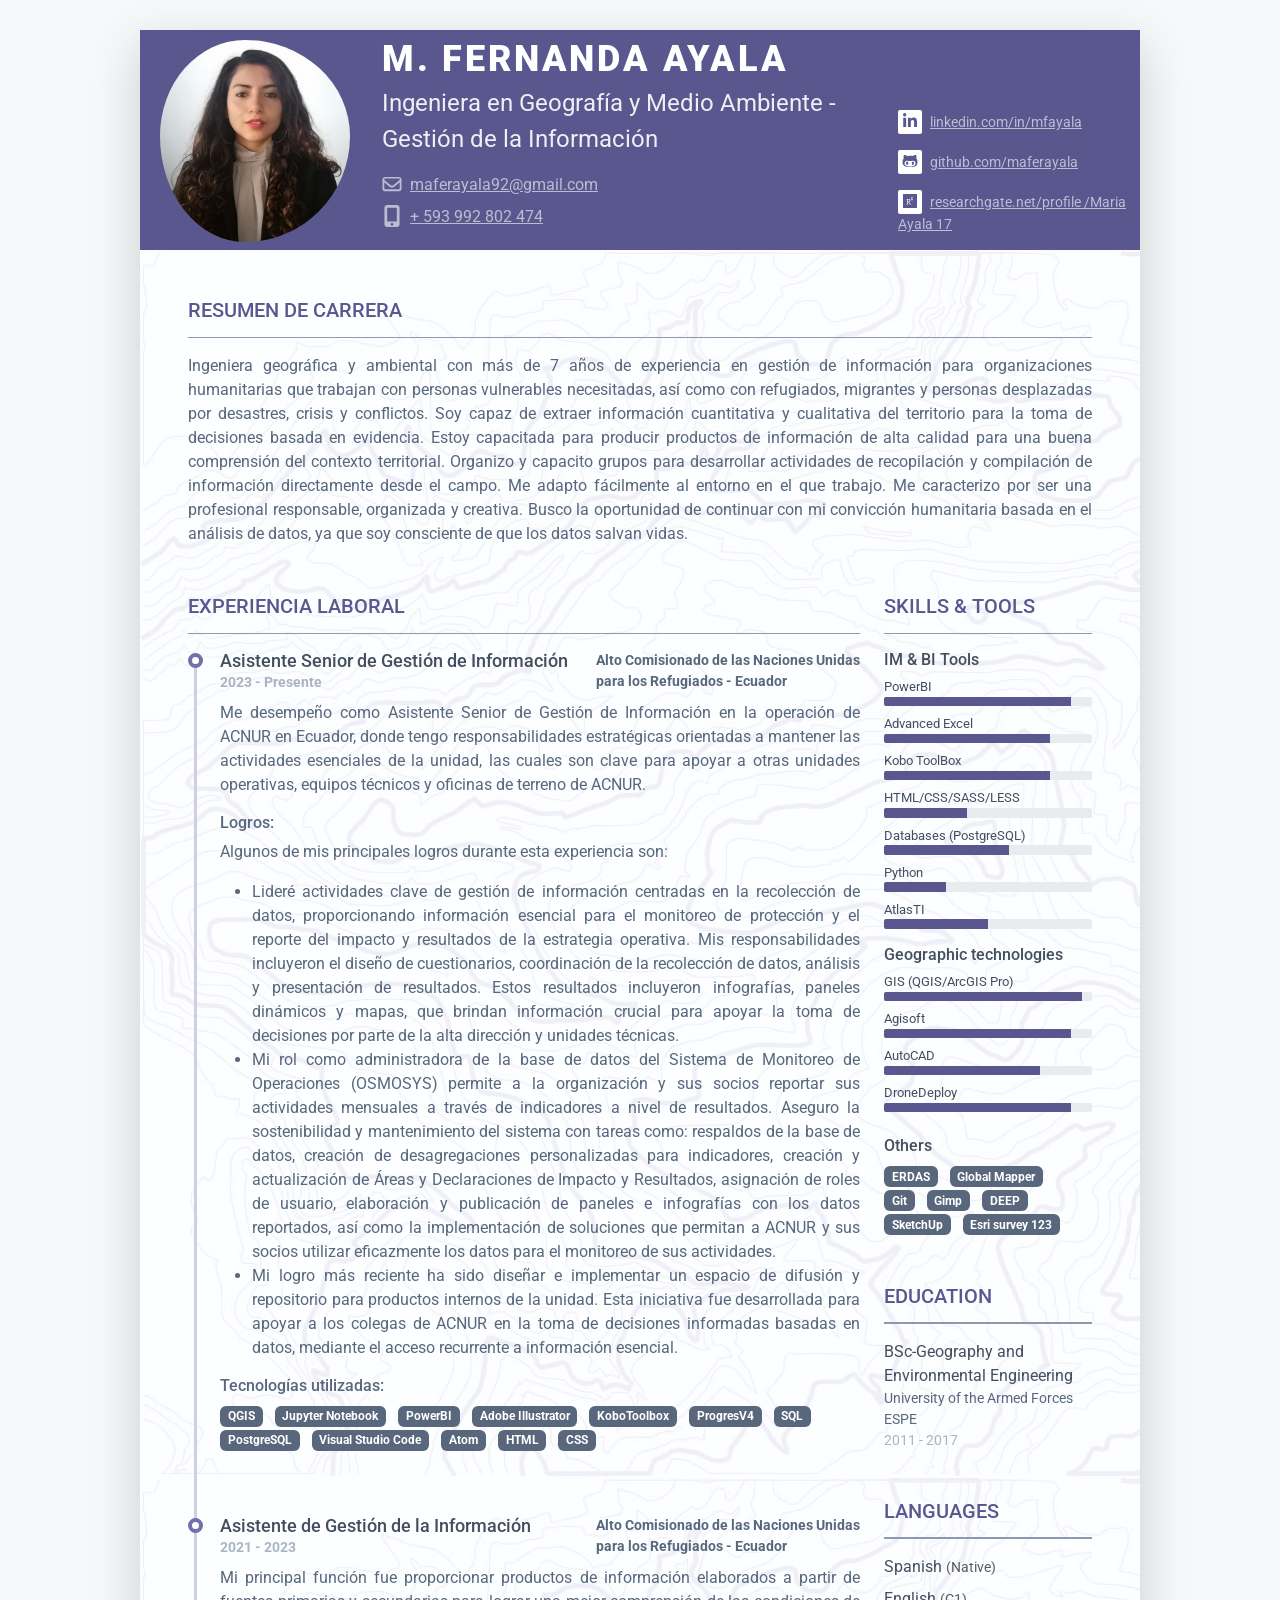
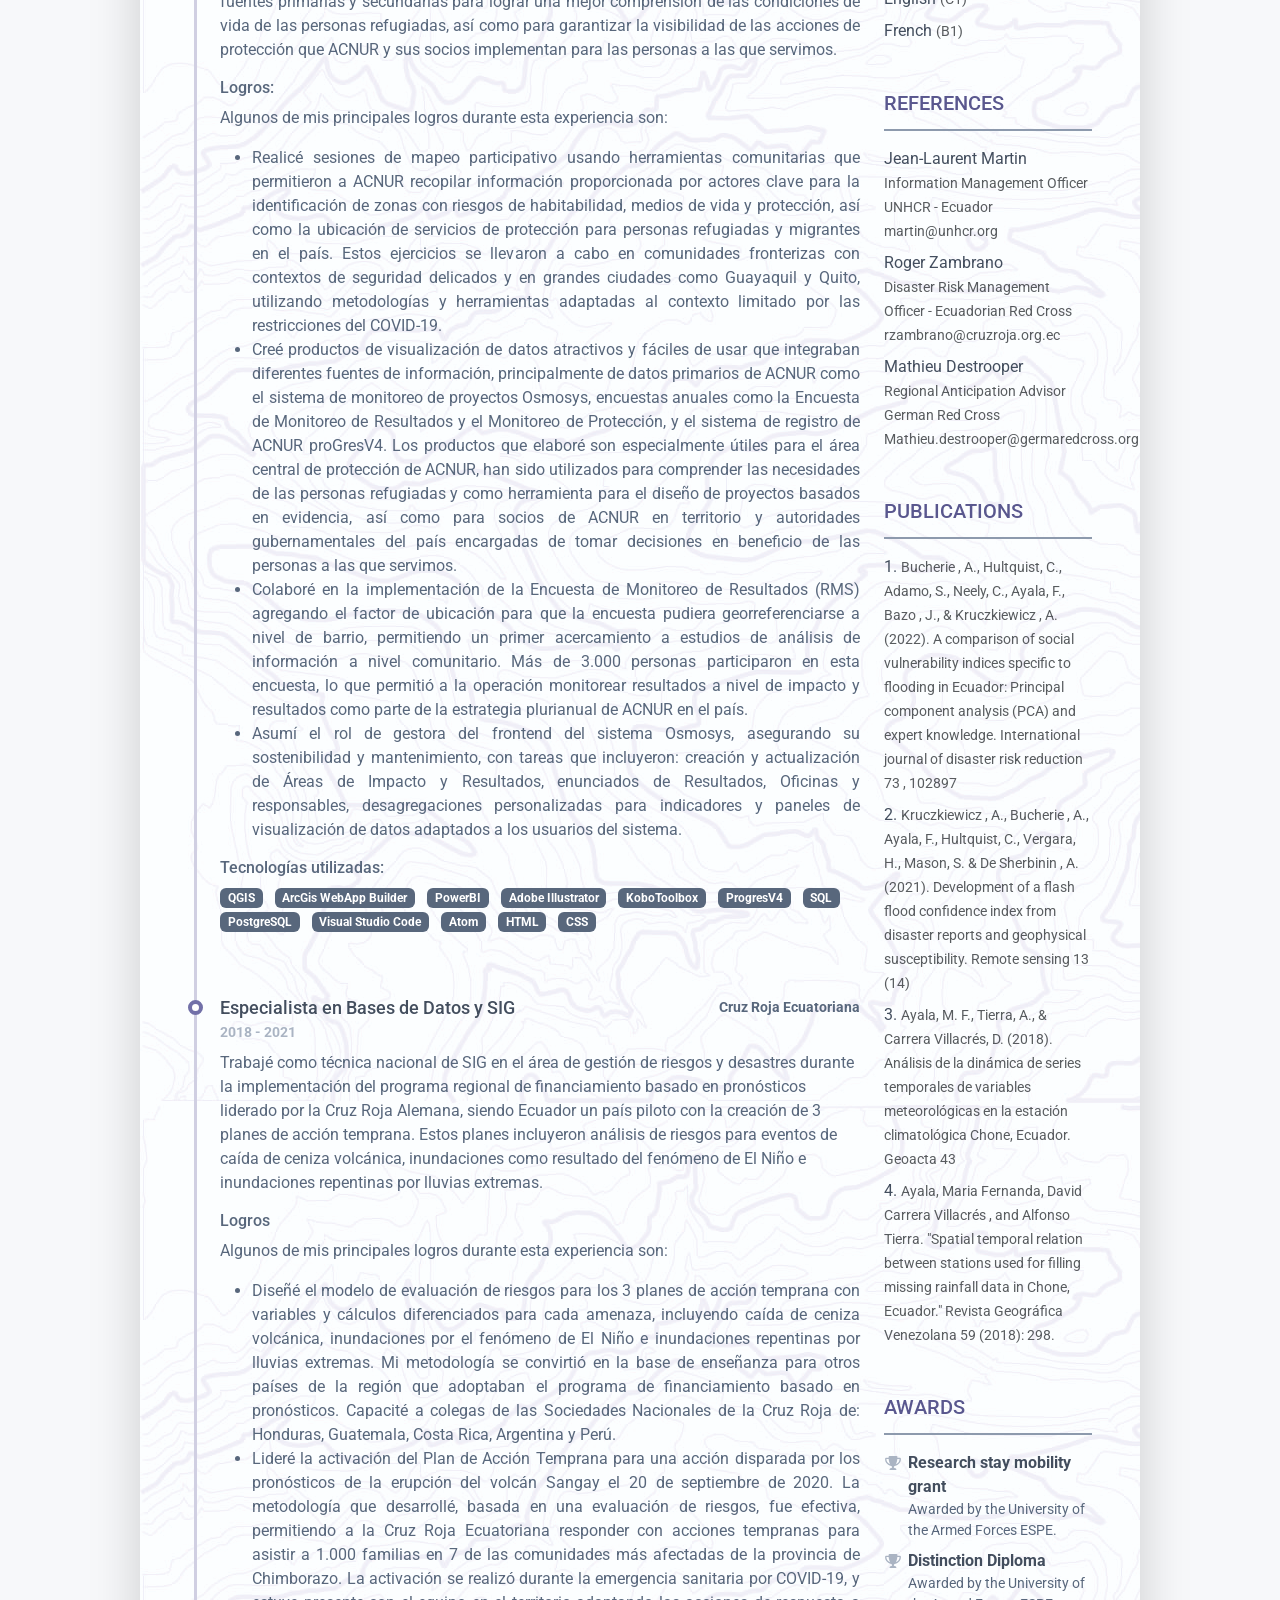
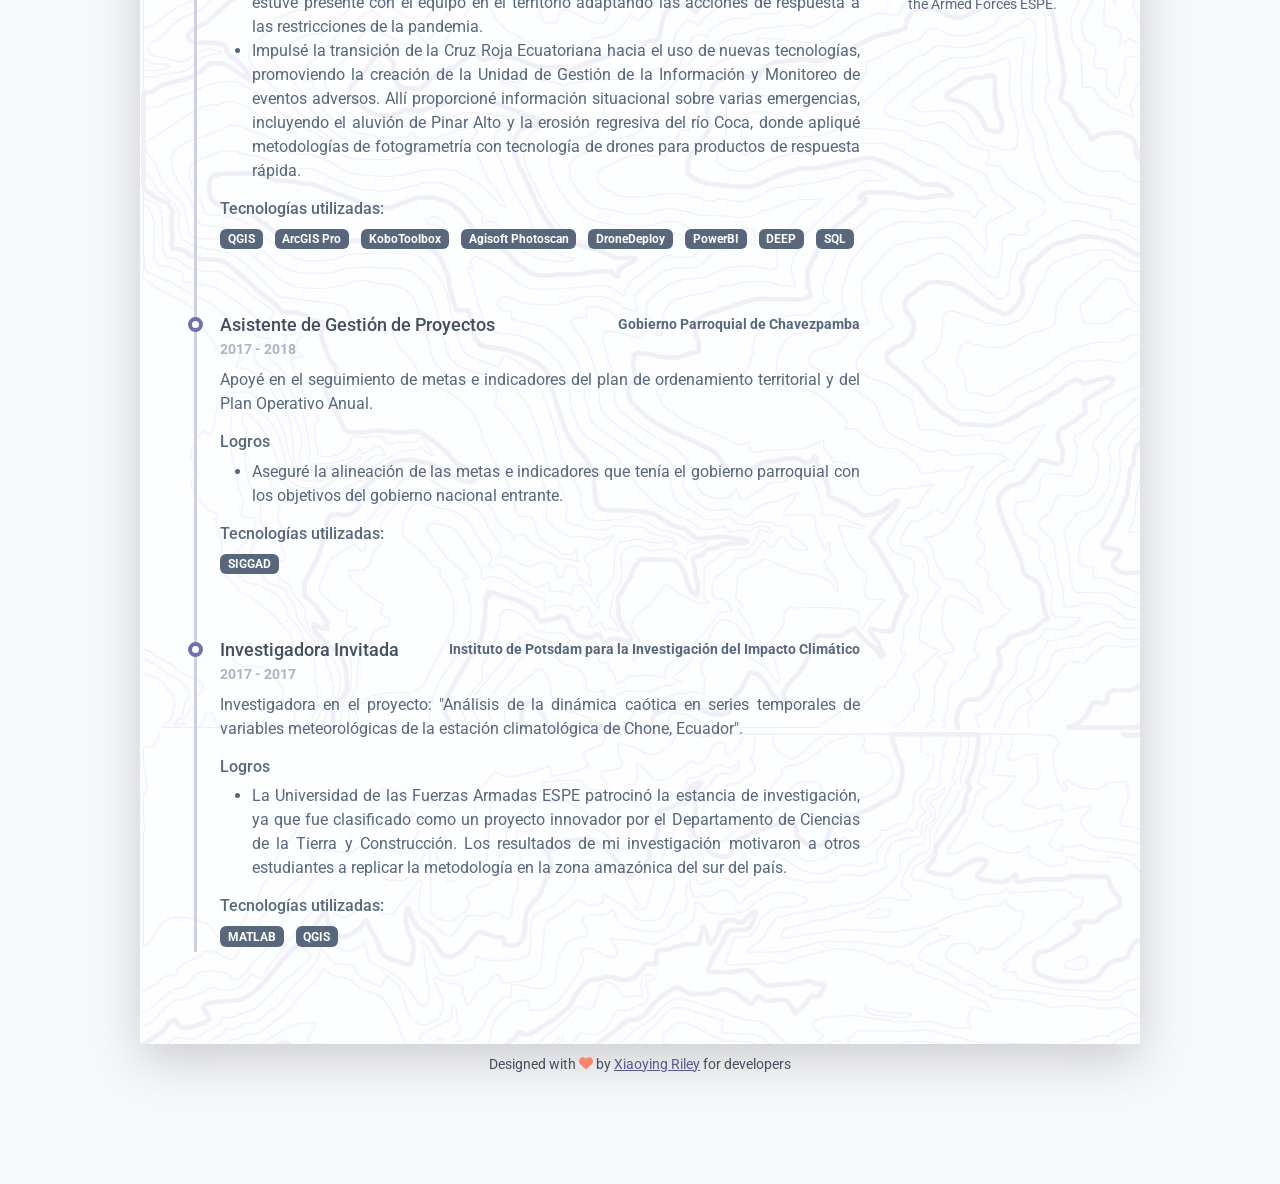
==== commit 377fcf9f: "Update index.html" ====
--- a/index.html
+++ b/index.html
@@ -270,216 +270,254 @@
     </div>
 </article>
 
-              </div>
-<div class="col-lg-3">
-    <section class="resume-section skills-section mb-5">
-        <h2 class="resume-section-title text-uppercase font-weight-bold pb-3 mb-3">Habilidades y Herramientas</h2>
-        <div class="resume-section-content">
-            <div class="resume-skill-item">
-                <div class="resume-skill-item">
-                    <h4 class="resume-skills-cat font-weight-bold">Herramientas de IM y BI</h4>
-                    <ul class="list-unstyled">
-                        <li class="mb-2">
-                            <div class="resume-skill-name">PowerBI</div>
-                            <div class="progress resume-progress">
-                                <div class="progress-bar theme-progress-bar-dark" role="progressbar"
-                                     style="width: 90%" aria-valuenow="25" aria-valuemin="0"
-                                     aria-valuemax="100"></div>
-                            </div>
-                        </li>
-                        <li class="mb-2">
-                            <div class="resume-skill-name">Excel Avanzado</div>
-                            <div class="progress resume-progress">
-                                <div class="progress-bar theme-progress-bar-dark" role="progressbar"
-                                     style="width: 80%" aria-valuenow="25" aria-valuemin="0"
-                                     aria-valuemax="100"></div>
-                            </div>
-                        </li>
-                        <li class="mb-2">
-                            <div class="resume-skill-name">Kobo ToolBox</div>
-                            <div class="progress resume-progress">
-                                <div class="progress-bar theme-progress-bar-dark" role="progressbar"
-                                     style="width: 80%" aria-valuenow="25" aria-valuemin="0"
-                                     aria-valuemax="100"></div>
-                            </div>
-                        </li>
-                        <li class="mb-2">
-                            <div class="resume-skill-name">HTML/CSS/SASS/LESS</div>
-                            <div class="progress resume-progress">
-                                <div class="progress-bar theme-progress-bar-dark" role="progressbar"
-                                     style="width: 40%" aria-valuenow="25" aria-valuemin="0"
-                                     aria-valuemax="100"></div>
-                            </div>
-                        </li>
-                        <li class="mb-2">
-                            <div class="resume-skill-name">Bases de Datos (PostgreSQL)</div>
-                            <div class="progress resume-progress">
-                                <div class="progress-bar theme-progress-bar-dark" role="progressbar"
-                                     style="width: 60%" aria-valuenow="25" aria-valuemin="0"
-                                     aria-valuemax="100"></div>
-                            </div>
-                        </li>
-                        <li class="mb-2">
-                            <div class="resume-skill-name">Python</div>
-                            <div class="progress resume-progress">
-                                <div class="progress-bar theme-progress-bar-dark" role="progressbar"
-                                     style="width: 30%" aria-valuenow="25" aria-valuemin="0"
-                                     aria-valuemax="100"></div>
-                            </div>
-                        </li>
-                        <li class="mb-2">
-                            <div class="resume-skill-name">AtlasTI</div>
-                            <div class="progress resume-progress">
-                                <div class="progress-bar theme-progress-bar-dark" role="progressbar"
-                                     style="width: 50%" aria-valuenow="25" aria-valuemin="0"
-                                     aria-valuemax="100"></div>
-                            </div>
-                        </li>
-                    </ul>
-                </div><!--//resume-skill-item-->
-                <h4 class="resume-skills-cat font-weight-bold">Tecnologías Geográficas</h4>
-                <ul class="list-unstyled mb-4">
-                    <li class="mb-2">
-                        <div class="resume-skill-name">SIG (QGIS/ArcGIS Pro)</div>
-                        <div class="progress resume-progress">
-                            <div class="progress-bar theme-progress-bar-dark" role="progressbar"
-                                 style="width: 95%" aria-valuenow="25" aria-valuemin="0"
-                                 aria-valuemax="100"></div>
+             </div><!--//resume-timeline-->
+
+
                         </div>
-                    </li>
-                    <li class="mb-2">
-                        <div class="resume-skill-name">Agisoft</div>
-                        <div class="progress resume-progress">
-                            <div class="progress-bar theme-progress-bar-dark" role="progressbar"
-                                 style="width: 90%" aria-valuenow="25" aria-valuemin="0"
-                                 aria-valuemax="100"></div>
+                    </section><!--//experience-section-->
+                </div>
+                <div class="col-lg-3">
+                    <section class="resume-section skills-section mb-5">
+                        <h2 class="resume-section-title text-uppercase font-weight-bold pb-3 mb-3">Skills &amp;
+                            Tools</h2>
+                        <div class="resume-section-content">
+                            <div class="resume-skill-item">
+                                <div class="resume-skill-item">
+                                    <h4 class="resume-skills-cat font-weight-bold">IM & BI Tools</h4>
+                                    <ul class="list-unstyled">
+                                        <li class="mb-2">
+                                            <div class="resume-skill-name">PowerBI</div>
+                                            <div class="progress resume-progress">
+                                                <div class="progress-bar theme-progress-bar-dark" role="progressbar"
+                                                     style="width: 90%" aria-valuenow="25" aria-valuemin="0"
+                                                     aria-valuemax="100"></div>
+                                            </div>
+                                        </li>
+                                        <li class="mb-2">
+                                            <div class="resume-skill-name">Advanced Excel</div>
+                                            <div class="progress resume-progress">
+                                                <div class="progress-bar theme-progress-bar-dark" role="progressbar"
+                                                     style="width: 80%" aria-valuenow="25" aria-valuemin="0"
+                                                     aria-valuemax="100"></div>
+                                            </div>
+                                        </li>
+                                        <li class="mb-2">
+                                            <div class="resume-skill-name">Kobo ToolBox</div>
+                                            <div class="progress resume-progress">
+                                                <div class="progress-bar theme-progress-bar-dark" role="progressbar"
+                                                     style="width: 80%" aria-valuenow="25" aria-valuemin="0"
+                                                     aria-valuemax="100"></div>
+                                            </div>
+                                        </li>
+                                        <li class="mb-2">
+                                            <div class="resume-skill-name">HTML/CSS/SASS/LESS</div>
+                                            <div class="progress resume-progress">
+                                                <div class="progress-bar theme-progress-bar-dark" role="progressbar"
+                                                     style="width: 40%" aria-valuenow="25" aria-valuemin="0"
+                                                     aria-valuemax="100"></div>
+                                            </div>
+                                        </li>
+                                        <li class="mb-2">
+                                            <div class="resume-skill-name">Databases (PostgreSQL)</div>
+                                            <div class="progress resume-progress">
+                                                <div class="progress-bar theme-progress-bar-dark" role="progressbar"
+                                                     style="width: 60%" aria-valuenow="25" aria-valuemin="0"
+                                                     aria-valuemax="100"></div>
+                                            </div>
+                                        </li>
+                                        <li class="mb-2">
+                                            <div class="resume-skill-name">Python</div>
+                                            <div class="progress resume-progress">
+                                                <div class="progress-bar theme-progress-bar-dark" role="progressbar"
+                                                     style="width: 30%" aria-valuenow="25" aria-valuemin="0"
+                                                     aria-valuemax="100"></div>
+                                            </div>
+                                        </li>
+                                        <li class="mb-2">
+                                            <div class="resume-skill-name">AtlasTI</div>
+                                            <div class="progress resume-progress">
+                                                <div class="progress-bar theme-progress-bar-dark" role="progressbar"
+                                                     style="width: 50%" aria-valuenow="25" aria-valuemin="0"
+                                                     aria-valuemax="100"></div>
+                                            </div>
+                                        </li>
+
+                                    </ul>
+                                </div><!--//resume-skill-item-->
+                                <h4 class="resume-skills-cat font-weight-bold">Geographic technologies</h4>
+                                <ul class="list-unstyled mb-4">
+
+                                    <li class="mb-2">
+                                        <div class="resume-skill-name">GIS (QGIS/ArcGIS Pro)</div>
+                                        <div class="progress resume-progress">
+                                            <div class="progress-bar theme-progress-bar-dark" role="progressbar"
+                                                 style="width: 95%" aria-valuenow="25" aria-valuemin="0"
+                                                 aria-valuemax="100"></div>
+                                        </div>
+                                    </li>
+                                    <li class="mb-2">
+                                        <div class="resume-skill-name">Agisoft</div>
+                                        <div class="progress resume-progress">
+                                            <div class="progress-bar theme-progress-bar-dark" role="progressbar"
+                                                 style="width: 90%" aria-valuenow="25" aria-valuemin="0"
+                                                 aria-valuemax="100"></div>
+                                        </div>
+                                    </li>
+                                    <li class="mb-2">
+                                        <div class="resume-skill-name">AutoCAD</div>
+                                        <div class="progress resume-progress">
+                                            <div class="progress-bar theme-progress-bar-dark" role="progressbar"
+                                                 style="width: 75%" aria-valuenow="25" aria-valuemin="0"
+                                                 aria-valuemax="100"></div>
+                                        </div>
+                                    </li>
+                                    <li class="mb-2">
+                                        <div class="resume-skill-name">DroneDeploy</div>
+                                        <div class="progress resume-progress">
+                                            <div class="progress-bar theme-progress-bar-dark" role="progressbar"
+                                                 style="width: 90%" aria-valuenow="25" aria-valuemin="0"
+                                                 aria-valuemax="100"></div>
+                                        </div>
+                                    </li>
+                                </ul>
+                            </div><!--//resume-skill-item-->
+
+
+                            <div class="resume-skill-item">
+                                <h4 class="resume-skills-cat font-weight-bold">Others</h4>
+                                <ul class="list-inline">
+                                    <li class="list-inline-item"><span
+                                            class="badge bg-secondary badge-pill">ERDAS</span></li>
+                                    <li class="list-inline-item"><span
+                                            class="badge bg-secondary badge-pill">Global Mapper</span></li>
+                                    <li class="list-inline-item"><span class="badge bg-secondary badge-pill">Git</span>
+                                    </li>
+                                    <li class="list-inline-item"><span class="badge bg-secondary badge-pill">Gimp</span>
+                                    </li>
+                                    <li class="list-inline-item"><span class="badge bg-secondary badge-pill">DEEP</span>
+                                    </li>
+                                    <li class="list-inline-item"><span
+                                            class="badge bg-secondary badge-pill">SketchUp</span>
+                                    </li>
+                                    <li class="list-inline-item"><span
+                                            class="badge bg-secondary badge-pill">Esri survey 123</span>
+                                    </li>
+                                </ul>
+                            </div><!--//resume-skill-item-->
+                        </div><!--resume-section-content-->
+                    </section><!--//skills-section-->
+                    <section class="resume-section education-section mb-5">
+                        <h2 class="resume-section-title text-uppercase font-weight-bold pb-3 mb-3">Education</h2>
+                        <div class="resume-section-content">
+                            <ul class="list-unstyled">
+                                <li>
+                                    <div class="resume-degree font-weight-bold">BSc-Geography and Environmental Engineering
+                                    </div>
+                                    <div class="resume-degree-org">University of the Armed Forces ESPE</div>
+                                    <div class="resume-degree-time">2011 - 2017</div>
+                                </li>
+                            </ul>
                         </div>
-                    </li>
-                    <li class="mb-2">
-                        <div class="resume-skill-name">AutoCAD</div>
-                        <div class="progress resume-progress">
-                            <div class="progress-bar theme-progress-bar-dark" role="progressbar"
-                                 style="width: 75%" aria-valuenow="25" aria-valuemin="0"
-                                 aria-valuemax="100"></div>
+                    </section><!--//education-section-->
+
+                    <section class="resume-section language-section mb-5">
+                        <h2 class="resume-section-title text-uppercase font-weight-bold pb-3 mb-3">Languages</h2>
+                        <div class="resume-section-content">
+                            <ul class="list-unstyled resume-lang-list">
+                                <li class="mb-2"><span class="resume-lang-name font-weight-bold">Spanish</span> <small
+                                        class="text-muted font-weight-normal">(Native)</small></li>
+                                <li class="mb-2 align-middle"><span
+                                        class="resume-lang-name font-weight-bold">English</span> <small
+                                        class="text-muted font-weight-normal">(C1)</small>
+                                </li>
+                                <li><span class="resume-lang-name font-weight-bold">French</span> <small
+                                        class="text-muted font-weight-normal">(B1)</small></li>
+                            </ul>
                         </div>
-                    </li>
-                    <li class="mb-2">
-                        <div class="resume-skill-name">DroneDeploy</div>
-                        <div class="progress resume-progress">
-                            <div class="progress-bar theme-progress-bar-dark" role="progressbar"
-                                 style="width: 90%" aria-valuenow="25" aria-valuemin="0"
-                                 aria-valuemax="100"></div>
+                    </section><!--//language-section-->
+                    <section class="resume-section language-section mb-5">
+                        <h2 class="resume-section-title text-uppercase font-weight-bold pb-3 mb-3">References</h2>
+                        <div class="resume-section-content">
+                            <ul class="list-unstyled resume-lang-list">
+                                <li class="mb-2"><span class="resume-lang-name font-weight-bold">Jean-Laurent Martin</span>
+                                  <small
+                                        class="text-muted font-weight-normal">Information Management Officer UNHCR - Ecuador <br />martin@unhcr.org</small>
+                                        </li>
+                                <li class="mb-2 align-middle"><span
+                                        class="resume-lang-name font-weight-bold">Roger Zambrano <br /></span>
+                                        <small
+                                        class="text-muted font-weight-normal">Disaster Risk Management Officer - Ecuadorian Red Cross<br />rzambrano@cruzroja.org.ec</small>
+                                </li>
+                                <li class="mb-2 align-middle"><span
+                                        class="resume-lang-name font-weight-bold">Mathieu Destrooper <br /></span> <small
+                                        class="text-muted font-weight-normal">Regional Anticipation Advisor German Red Cross<br />Mathieu.destrooper@germaredcross.org</small></li>
+                            </ul>
                         </div>
-                    </li>
-                </ul>
-            </div><!--//resume-skill-item-->
-
-            <div class="resume-skill-item">
-                <h4 class="resume-skills-cat font-weight-bold">Otros</h4>
-                <ul class="list-inline">
-                    <li class="list-inline-item"><span class="badge bg-secondary badge-pill">ERDAS</span></li>
-                    <li class="list-inline-item"><span class="badge bg-secondary badge-pill">Global Mapper</span></li>
-                    <li class="list-inline-item"><span class="badge bg-secondary badge-pill">Git</span></li>
-                    <li class="list-inline-item"><span class="badge bg-secondary badge-pill">Gimp</span></li>
-                    <li class="list-inline-item"><span class="badge bg-secondary badge-pill">DEEP</span></li>
-                    <li class="list-inline-item"><span class="badge bg-secondary badge-pill">SketchUp</span></li>
-                    <li class="list-inline-item"><span class="badge bg-secondary badge-pill">Esri Survey 123</span></li>
-                </ul>
-            </div><!--//resume-skill-item-->
-        </div><!--resume-section-content-->
-    </section><!--//skills-section-->
-
-    <section class="resume-section education-section mb-5">
-        <h2 class="resume-section-title text-uppercase font-weight-bold pb-3 mb-3">Educación</h2>
-        <div class="resume-section-content">
-            <ul class="list-unstyled">
-                <li>
-                    <div class="resume-degree font-weight-bold">Ingeniería en Geografía y Medio Ambiente</div>
-                    <div class="resume-degree-org">Universidad de las Fuerzas Armadas ESPE</div>
-                    <div class="resume-degree-time">2011 - 2017</div>
-                </li>
-            </ul>
-        </div>
-    </section><!--//education-section-->
-
-    <section class="resume-section language-section mb-5">
-        <h2 class="resume-section-title text-uppercase font-weight-bold pb-3 mb-3">Idiomas</h2>
-        <div class="resume-section-content">
-            <ul class="list-unstyled resume-lang-list">
-                <li class="mb-2"><span class="resume-lang-name font-weight-bold">Español</span> <small class="text-muted font-weight-normal">(Nativo)</small></li>
-                <li class="mb-2 align-middle"><span class="resume-lang-name font-weight-bold">Inglés</span> <small class="text-muted font-weight-normal">(C1)</small></li>
-                <li><span class="resume-lang-name font-weight-bold">Francés</span> <small class="text-muted font-weight-normal">(B1)</small></li>
-            </ul>
-        </div>
-    </section><!--//language-section-->
-
-    <section class="resume-section language-section mb-5">
-        <h2 class="resume-section-title text-uppercase font-weight-bold pb-3 mb-3">Referencias</h2>
-        <div class="resume-section-content">
-            <ul class="list-unstyled resume-lang-list">
-                <li class="mb-2"><span class="resume-lang-name font-weight-bold">Jean-Laurent Martin</span>
-                    <small class="text-muted font-weight-normal">Oficial de Gestión de Información - ACNUR Ecuador <br />martin@unhcr.org</small>
-                </li>
-                <li class="mb-2 align-middle"><span class="resume-lang-name font-weight-bold">Roger Zambrano <br /></span>
-                    <small class="text-muted font-weight-normal">Oficial de Gestión de Riesgos - Cruz Roja Ecuatoriana<br />rzambrano@cruzroja.org.ec</small>
-                </li>
-                <li class="mb-2 align-middle"><span class="resume-lang-name font-weight-bold">Mathieu Destrooper <br /></span>
-                    <small class="text-muted font-weight-normal">Asesor Regional de Anticipación - Cruz Roja Alemana<br />Mathieu.destrooper@germaredcross.org</small>
-                </li>
-            </ul>
-        </div>
-    </section><!--//References-section-->
-
-    <section class="resume-section language-section mb-5">
-        <h2 class="resume-section-title text-uppercase font-weight-bold pb-3 mb-3">Publicaciones</h2>
-        <div class="resume-section-content">
-            <ul class="list-unstyled resume-lang-list">
-                <li class="mb-2"><span class="resume-lang-name font-weight-bold">1.</span>
-                    <small class="text-muted font-weight-normal">Bucherie, A., Hultquist, C., Adamo, S., Neely, C., Ayala, F., Bazo, J., & Kruczkiewicz, A. (2022). Comparación de índices de vulnerabilidad social específicos para inundaciones en Ecuador: Análisis de componentes principales (PCA) y conocimiento experto. *International Journal of Disaster Risk Reduction*, 73, 102897.</small>
-                </li>
-                <li class="mb-2"><span class="resume-lang-name font-weight-bold">2.</span>
-                    <small class="text-muted font-weight-normal">Kruczkiewicz, A., Bucherie, A., Ayala, F., Hultquist, C., Vergara, H., Mason, S. & De Sherbinin, A. (2021). Desarrollo de un índice de confianza para inundaciones repentinas a partir de reportes de desastres y susceptibilidad geofísica. *Remote Sensing*, 13 (14).</small>
-                </li>
-                <li class="mb-2"><span class="resume-lang-name font-weight-bold">3.</span>
-                    <small class="text-muted font-weight-normal">Ayala, M. F., Tierra, A., & Carrera Villacrés, D. (2018). Análisis de la dinámica de series temporales de variables meteorológicas en la estación climatológica Chone, Ecuador. *Geoacta*, 43.</small>
-                </li>
-                <li class="mb-2"><span class="resume-lang-name font-weight-bold">4.</span>
-                    <small class="text-muted font-weight-normal">Ayala, Maria Fernanda, David Carrera Villacrés, y Alfonso Tierra. "Relación espacio-temporal entre estaciones usadas para el relleno de datos faltantes de precipitación en Chone, Ecuador." *Revista Geográfica Venezolana*, 59 (2018): 298.</small>
-                </li>
-            </ul>
-        </div>
-    </section><!--//Publications-section-->
-
-    <section class="resume-section reference-section mb-5">
-        <h2 class="resume-section-title text-uppercase font-weight-bold pb-3 mb-3">Premios</h2>
-        <div class="resume-section-content">
-            <ul class="list-unstyled resume-awards-list">
-                <li class="mb-2 ps-4 position-relative">
-                    <i class="resume-award-icon fas fa-trophy position-absolute"
-                       data-fa-transform="shrink-2"></i>
-                    <div class="resume-award-name">Beca de movilidad para estancia de investigación</div>
-                    <div class="resume-award-desc">Otorgada por la Universidad de las Fuerzas Armadas ESPE.</div>
-                </li>
-                <li class="mb-0 ps-4 position-relative">
-                    <i class="resume-award-icon fas fa-trophy position-absolute"
-                       data-fa-transform="shrink-2"></i>
-                    <div class="resume-award-name">Diploma de Distinción</div>
-                    <div class="resume-award-desc">Otorgado por la Universidad de las Fuerzas Armadas ESPE.</div>
-                </li>
-            </ul>
-        </div>
-    </section><!--//interests-section-->
-</div>
-</div><!--//row-->
-</div><!--//resume-body-->
-
-</div>
-<footer class="footer text-center pt-2 pb-5">
-    <small class="copyright">Diseñado con <span class="sr-only">amor</span><i class="fas fa-heart"></i> por <a href="http://themes.3rdwavemedia.com" target="_blank">Xiaoying Riley</a> para desarrolladores</small>
-</footer>
-
-<meta charset="UTF-8">
-<title>Título</title>
+                    </section><!--//References-section-->
+                    <section class="resume-section language-section mb-5">
+                        <h2 class="resume-section-title text-uppercase font-weight-bold pb-3 mb-3">Publications</h2>
+                        <div class="resume-section-content">
+                            <ul class="list-unstyled resume-lang-list">
+                                <li class="mb-2"><span class="resume-lang-name font-weight-bold">1.</span>
+                                  <small
+                                        class="text-muted font-weight-normal">Bucherie , A., Hultquist, C., Adamo, S., Neely, C., Ayala, F., Bazo , J., & Kruczkiewicz , A. (2022). A comparison of
+                                        social vulnerability indices specific to flooding in Ecuador: Principal component analysis (PCA) and expert
+                                        knowledge. International journal of disaster risk reduction 73 , 102897</small>
+                                </li>
+                                <li class="mb-2"><span class="resume-lang-name font-weight-bold">2.</span>
+                                  <small
+                                        class="text-muted font-weight-normal">Kruczkiewicz , A., Bucherie , A., Ayala, F., Hultquist, C., Vergara, H., Mason, S. & De Sherbinin , A. (2021).
+                                        Development of a flash flood confidence index from disaster reports and geophysical susceptibility. Remote
+                                        sensing 13 (14)</small>
+                                </li>
+                                <li class="mb-2"><span class="resume-lang-name font-weight-bold">3.</span>
+                                  <small
+                                        class="text-muted font-weight-normal">Ayala, M. F., Tierra, A., & Carrera Villacrés, D. (2018). Análisis de la dinámica de series temporales de variables
+                                        meteorológicas en la estación climatológica Chone, Ecuador. Geoacta 43 </small>
+                                </li>
+                                <li class="mb-2"><span class="resume-lang-name font-weight-bold">4.</span>
+                                  <small
+                                        class="text-muted font-weight-normal">Ayala, Maria Fernanda, David Carrera Villacrés , and Alfonso Tierra. "Spatial temporal relation between stations
+                                        used for filling missing rainfall data in Chone, Ecuador." Revista Geográfica Venezolana 59 (2018): 298. </small>
+                                </li>
+
+                            </ul>
+                        </div>
+                    </section><!--//Publications-section-->
+                    <section class="resume-section reference-section mb-5">
+                        <h2 class="resume-section-title text-uppercase font-weight-bold pb-3 mb-3">Awards</h2>
+                        <div class="resume-section-content">
+                            <ul class="list-unstyled resume-awards-list">
+                                <li class="mb-2 ps-4 position-relative">
+                                    <i class="resume-award-icon fas fa-trophy position-absolute"
+                                       data-fa-transform="shrink-2"></i>
+                                    <div class="resume-award-name"> Research stay mobility grant</div>
+                                    <div class="resume-award-desc">Awarded by the University of the Armed Forces ESPE.
+                                    </div>
+                                </li>
+                                <li class="mb-0 ps-4 position-relative">
+                                    <i class="resume-award-icon fas fa-trophy position-absolute"
+                                       data-fa-transform="shrink-2"></i>
+                                    <div class="resume-award-name">Distinction Diploma</div>
+                                    <div class="resume-award-desc">Awarded by the University of the Armed Forces ESPE.
+                                    </div>
+                                </li>
+                            </ul>
+                        </div>
+                    </section><!--//interests-section-->
+                </div>
+            </div><!--//row-->
+        </div><!--//resume-body-->
+
+
+    </div>
+    <footer class="footer text-center pt-2 pb-5">
+   	    <!--/* This template is free as long as you keep the footer attribution link. If you'd like to use the template without the attribution link, you can buy the commercial license via our website: themes.3rdwavemedia.com Thank you for your support. :) */-->
+           <small class="copyright">Designed with <span class="sr-only">love</span><i class="fas fa-heart"></i> by <a href="http://themes.3rdwavemedia.com" target="_blank">Xiaoying Riley</a> for developers</small>
+       </footer>
+
+    <meta charset="UTF-8">
+    <title>Title</title>
 </head>
 <body>
 
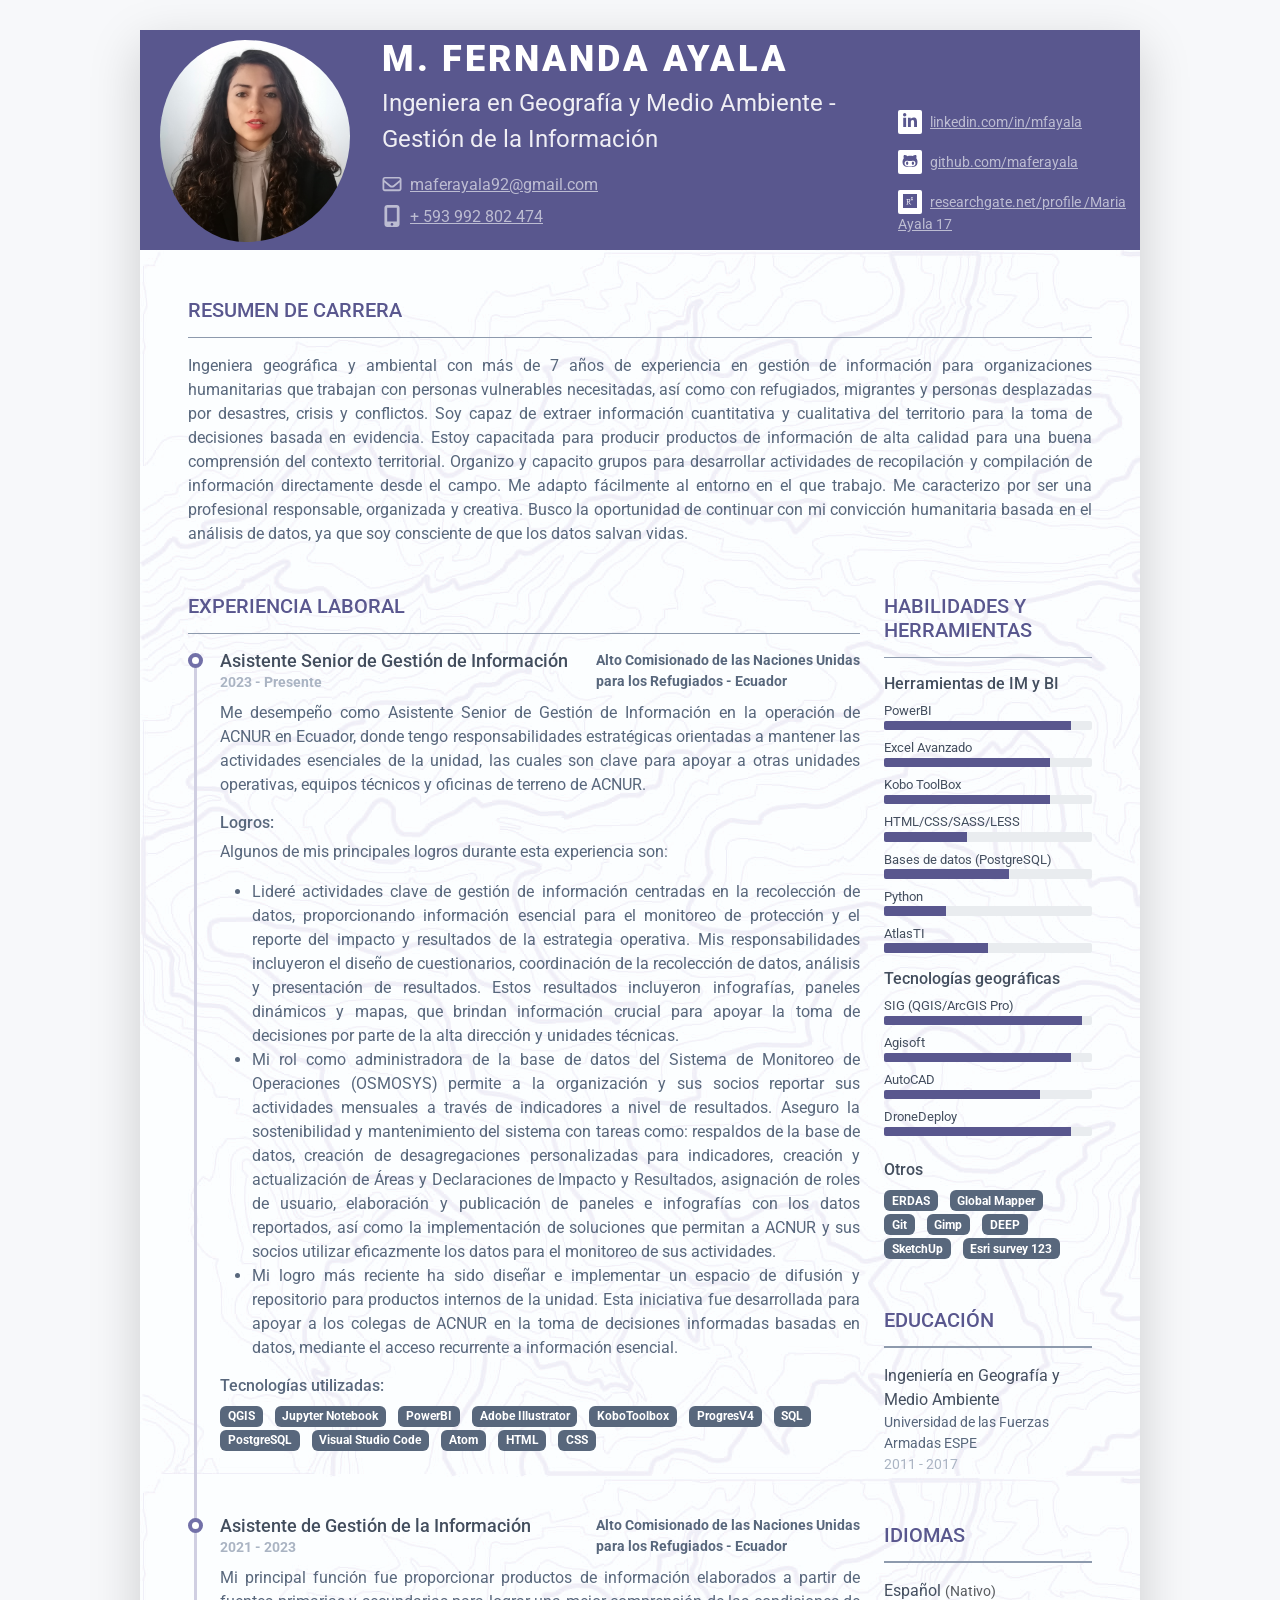
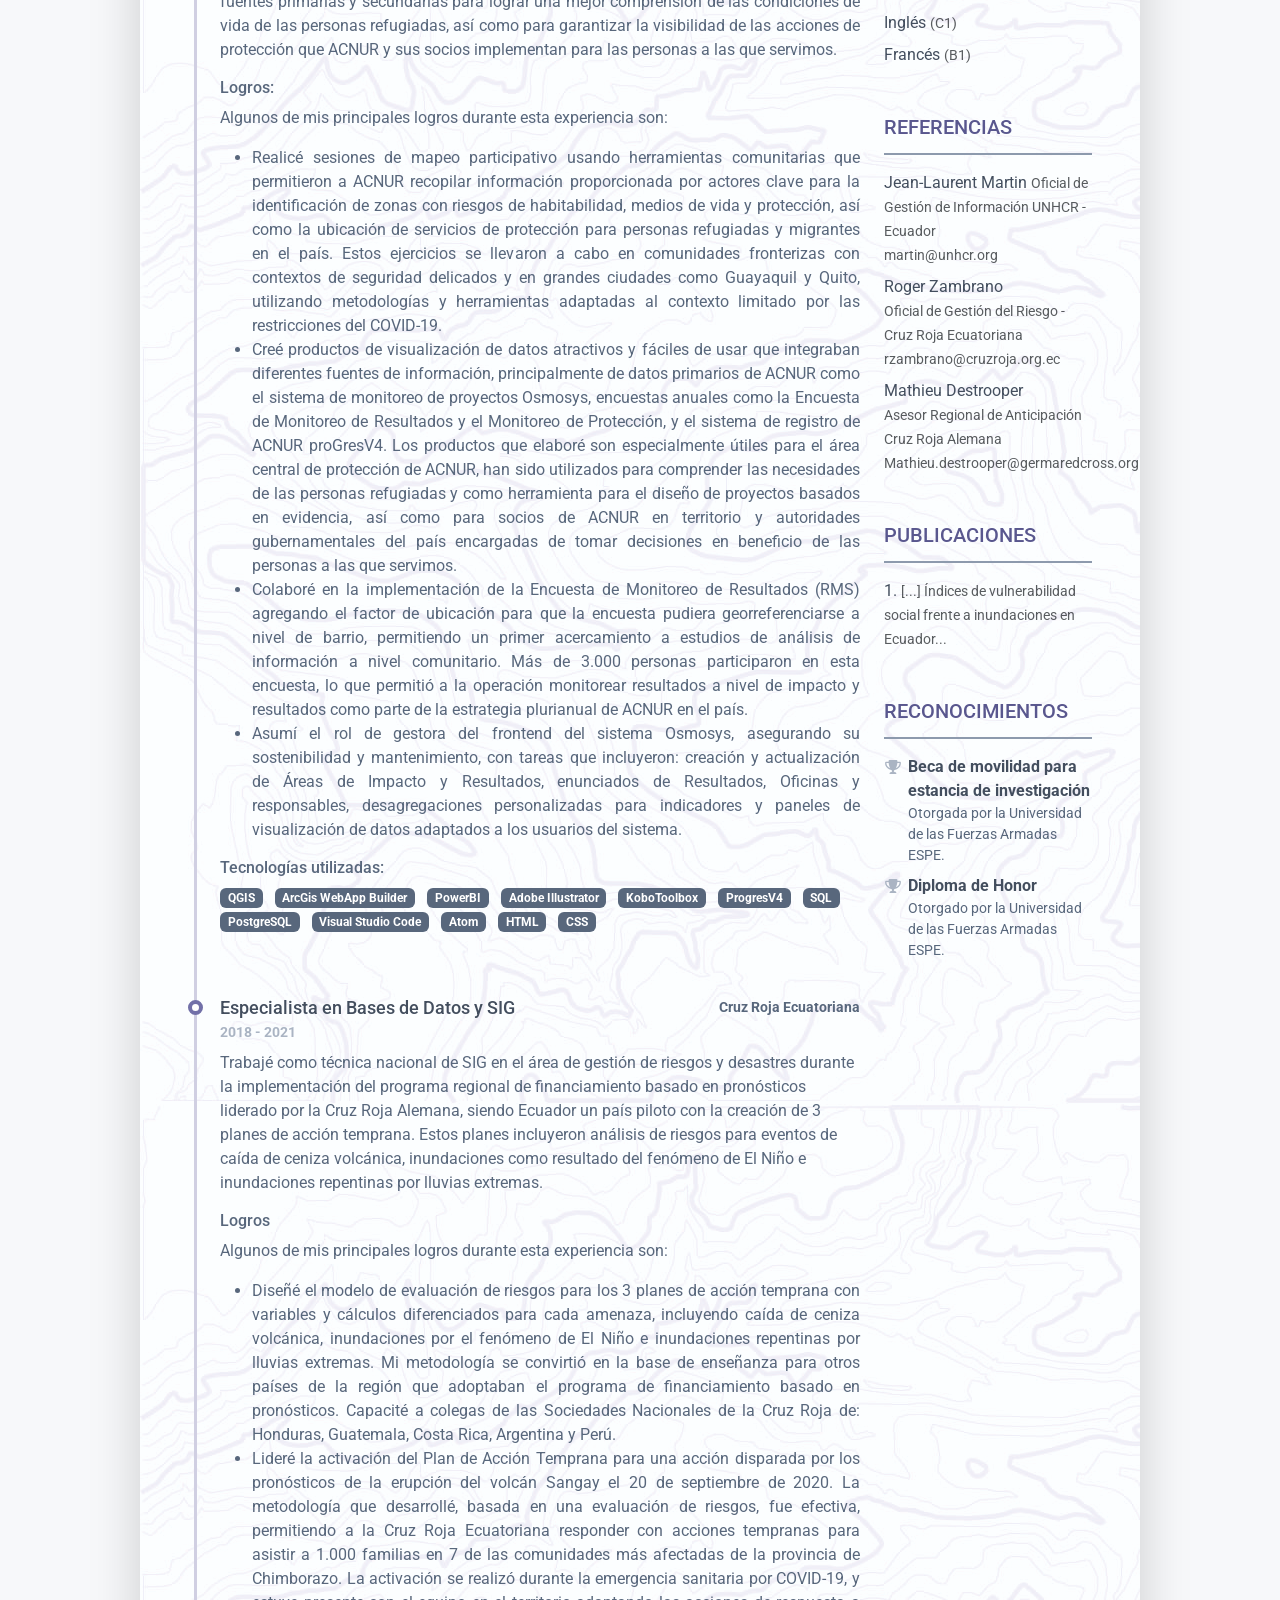
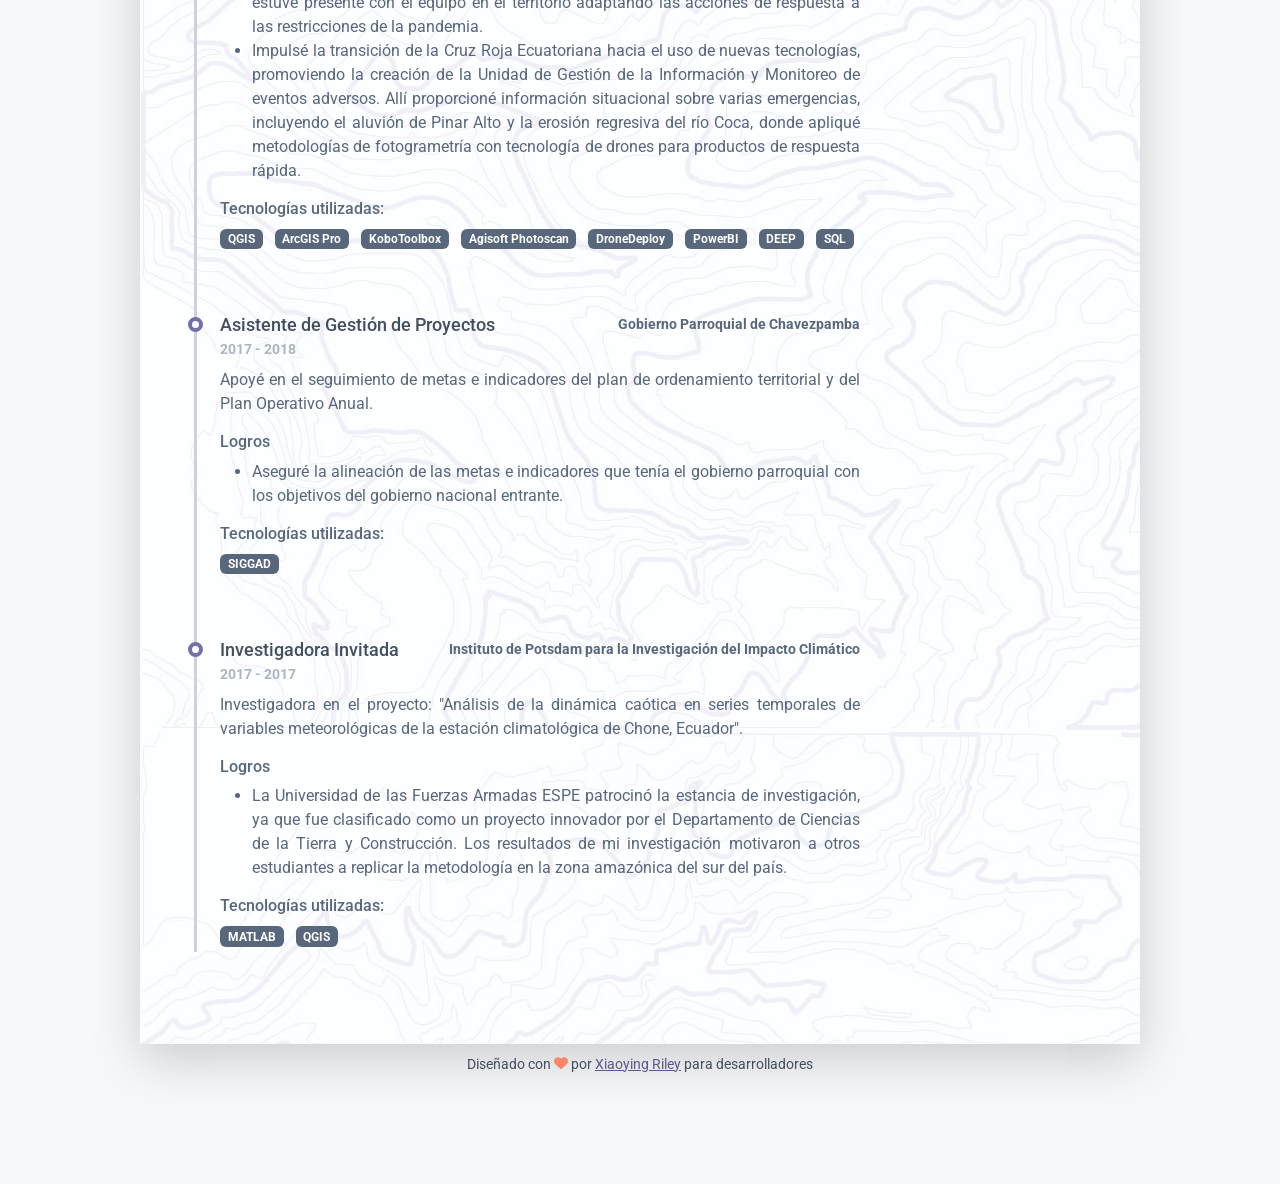
==== commit 14510e86: "Update index.html" ====
--- a/index.html
+++ b/index.html
@@ -270,254 +270,213 @@
     </div>
 </article>
 
-             </div><!--//resume-timeline-->
-
-
+       </div><!--//línea de tiempo de experiencia-->
+
+</div>
+</section><!--//sección de experiencia-->
+</div>
+<div class="col-lg-3">
+    <section class="resume-section skills-section mb-5">
+        <h2 class="resume-section-title text-uppercase font-weight-bold pb-3 mb-3">Habilidades y Herramientas</h2>
+        <div class="resume-section-content">
+            <div class="resume-skill-item">
+                <div class="resume-skill-item">
+                    <h4 class="resume-skills-cat font-weight-bold">Herramientas de IM y BI</h4>
+                    <ul class="list-unstyled">
+                        <li class="mb-2">
+                            <div class="resume-skill-name">PowerBI</div>
+                            <div class="progress resume-progress">
+                                <div class="progress-bar theme-progress-bar-dark" role="progressbar"
+                                     style="width: 90%" aria-valuenow="25" aria-valuemin="0"
+                                     aria-valuemax="100"></div>
+                            </div>
+                        </li>
+                        <li class="mb-2">
+                            <div class="resume-skill-name">Excel Avanzado</div>
+                            <div class="progress resume-progress">
+                                <div class="progress-bar theme-progress-bar-dark" role="progressbar"
+                                     style="width: 80%" aria-valuenow="25" aria-valuemin="0"
+                                     aria-valuemax="100"></div>
+                            </div>
+                        </li>
+                        <li class="mb-2">
+                            <div class="resume-skill-name">Kobo ToolBox</div>
+                            <div class="progress resume-progress">
+                                <div class="progress-bar theme-progress-bar-dark" role="progressbar"
+                                     style="width: 80%" aria-valuenow="25" aria-valuemin="0"
+                                     aria-valuemax="100"></div>
+                            </div>
+                        </li>
+                        <li class="mb-2">
+                            <div class="resume-skill-name">HTML/CSS/SASS/LESS</div>
+                            <div class="progress resume-progress">
+                                <div class="progress-bar theme-progress-bar-dark" role="progressbar"
+                                     style="width: 40%" aria-valuenow="25" aria-valuemin="0"
+                                     aria-valuemax="100"></div>
+                            </div>
+                        </li>
+                        <li class="mb-2">
+                            <div class="resume-skill-name">Bases de datos (PostgreSQL)</div>
+                            <div class="progress resume-progress">
+                                <div class="progress-bar theme-progress-bar-dark" role="progressbar"
+                                     style="width: 60%" aria-valuenow="25" aria-valuemin="0"
+                                     aria-valuemax="100"></div>
+                            </div>
+                        </li>
+                        <li class="mb-2">
+                            <div class="resume-skill-name">Python</div>
+                            <div class="progress resume-progress">
+                                <div class="progress-bar theme-progress-bar-dark" role="progressbar"
+                                     style="width: 30%" aria-valuenow="25" aria-valuemin="0"
+                                     aria-valuemax="100"></div>
+                            </div>
+                        </li>
+                        <li class="mb-2">
+                            <div class="resume-skill-name">AtlasTI</div>
+                            <div class="progress resume-progress">
+                                <div class="progress-bar theme-progress-bar-dark" role="progressbar"
+                                     style="width: 50%" aria-valuenow="25" aria-valuemin="0"
+                                     aria-valuemax="100"></div>
+                            </div>
+                        </li>
+                    </ul>
+                </div><!--//elemento de habilidad del currículum-->
+                <h4 class="resume-skills-cat font-weight-bold">Tecnologías geográficas</h4>
+                <ul class="list-unstyled mb-4">
+
+                    <li class="mb-2">
+                        <div class="resume-skill-name">SIG (QGIS/ArcGIS Pro)</div>
+                        <div class="progress resume-progress">
+                            <div class="progress-bar theme-progress-bar-dark" role="progressbar"
+                                 style="width: 95%" aria-valuenow="25" aria-valuemin="0"
+                                 aria-valuemax="100"></div>
                         </div>
-                    </section><!--//experience-section-->
-                </div>
-                <div class="col-lg-3">
-                    <section class="resume-section skills-section mb-5">
-                        <h2 class="resume-section-title text-uppercase font-weight-bold pb-3 mb-3">Skills &amp;
-                            Tools</h2>
-                        <div class="resume-section-content">
-                            <div class="resume-skill-item">
-                                <div class="resume-skill-item">
-                                    <h4 class="resume-skills-cat font-weight-bold">IM & BI Tools</h4>
-                                    <ul class="list-unstyled">
-                                        <li class="mb-2">
-                                            <div class="resume-skill-name">PowerBI</div>
-                                            <div class="progress resume-progress">
-                                                <div class="progress-bar theme-progress-bar-dark" role="progressbar"
-                                                     style="width: 90%" aria-valuenow="25" aria-valuemin="0"
-                                                     aria-valuemax="100"></div>
-                                            </div>
-                                        </li>
-                                        <li class="mb-2">
-                                            <div class="resume-skill-name">Advanced Excel</div>
-                                            <div class="progress resume-progress">
-                                                <div class="progress-bar theme-progress-bar-dark" role="progressbar"
-                                                     style="width: 80%" aria-valuenow="25" aria-valuemin="0"
-                                                     aria-valuemax="100"></div>
-                                            </div>
-                                        </li>
-                                        <li class="mb-2">
-                                            <div class="resume-skill-name">Kobo ToolBox</div>
-                                            <div class="progress resume-progress">
-                                                <div class="progress-bar theme-progress-bar-dark" role="progressbar"
-                                                     style="width: 80%" aria-valuenow="25" aria-valuemin="0"
-                                                     aria-valuemax="100"></div>
-                                            </div>
-                                        </li>
-                                        <li class="mb-2">
-                                            <div class="resume-skill-name">HTML/CSS/SASS/LESS</div>
-                                            <div class="progress resume-progress">
-                                                <div class="progress-bar theme-progress-bar-dark" role="progressbar"
-                                                     style="width: 40%" aria-valuenow="25" aria-valuemin="0"
-                                                     aria-valuemax="100"></div>
-                                            </div>
-                                        </li>
-                                        <li class="mb-2">
-                                            <div class="resume-skill-name">Databases (PostgreSQL)</div>
-                                            <div class="progress resume-progress">
-                                                <div class="progress-bar theme-progress-bar-dark" role="progressbar"
-                                                     style="width: 60%" aria-valuenow="25" aria-valuemin="0"
-                                                     aria-valuemax="100"></div>
-                                            </div>
-                                        </li>
-                                        <li class="mb-2">
-                                            <div class="resume-skill-name">Python</div>
-                                            <div class="progress resume-progress">
-                                                <div class="progress-bar theme-progress-bar-dark" role="progressbar"
-                                                     style="width: 30%" aria-valuenow="25" aria-valuemin="0"
-                                                     aria-valuemax="100"></div>
-                                            </div>
-                                        </li>
-                                        <li class="mb-2">
-                                            <div class="resume-skill-name">AtlasTI</div>
-                                            <div class="progress resume-progress">
-                                                <div class="progress-bar theme-progress-bar-dark" role="progressbar"
-                                                     style="width: 50%" aria-valuenow="25" aria-valuemin="0"
-                                                     aria-valuemax="100"></div>
-                                            </div>
-                                        </li>
-
-                                    </ul>
-                                </div><!--//resume-skill-item-->
-                                <h4 class="resume-skills-cat font-weight-bold">Geographic technologies</h4>
-                                <ul class="list-unstyled mb-4">
-
-                                    <li class="mb-2">
-                                        <div class="resume-skill-name">GIS (QGIS/ArcGIS Pro)</div>
-                                        <div class="progress resume-progress">
-                                            <div class="progress-bar theme-progress-bar-dark" role="progressbar"
-                                                 style="width: 95%" aria-valuenow="25" aria-valuemin="0"
-                                                 aria-valuemax="100"></div>
-                                        </div>
-                                    </li>
-                                    <li class="mb-2">
-                                        <div class="resume-skill-name">Agisoft</div>
-                                        <div class="progress resume-progress">
-                                            <div class="progress-bar theme-progress-bar-dark" role="progressbar"
-                                                 style="width: 90%" aria-valuenow="25" aria-valuemin="0"
-                                                 aria-valuemax="100"></div>
-                                        </div>
-                                    </li>
-                                    <li class="mb-2">
-                                        <div class="resume-skill-name">AutoCAD</div>
-                                        <div class="progress resume-progress">
-                                            <div class="progress-bar theme-progress-bar-dark" role="progressbar"
-                                                 style="width: 75%" aria-valuenow="25" aria-valuemin="0"
-                                                 aria-valuemax="100"></div>
-                                        </div>
-                                    </li>
-                                    <li class="mb-2">
-                                        <div class="resume-skill-name">DroneDeploy</div>
-                                        <div class="progress resume-progress">
-                                            <div class="progress-bar theme-progress-bar-dark" role="progressbar"
-                                                 style="width: 90%" aria-valuenow="25" aria-valuemin="0"
-                                                 aria-valuemax="100"></div>
-                                        </div>
-                                    </li>
-                                </ul>
-                            </div><!--//resume-skill-item-->
-
-
-                            <div class="resume-skill-item">
-                                <h4 class="resume-skills-cat font-weight-bold">Others</h4>
-                                <ul class="list-inline">
-                                    <li class="list-inline-item"><span
-                                            class="badge bg-secondary badge-pill">ERDAS</span></li>
-                                    <li class="list-inline-item"><span
-                                            class="badge bg-secondary badge-pill">Global Mapper</span></li>
-                                    <li class="list-inline-item"><span class="badge bg-secondary badge-pill">Git</span>
-                                    </li>
-                                    <li class="list-inline-item"><span class="badge bg-secondary badge-pill">Gimp</span>
-                                    </li>
-                                    <li class="list-inline-item"><span class="badge bg-secondary badge-pill">DEEP</span>
-                                    </li>
-                                    <li class="list-inline-item"><span
-                                            class="badge bg-secondary badge-pill">SketchUp</span>
-                                    </li>
-                                    <li class="list-inline-item"><span
-                                            class="badge bg-secondary badge-pill">Esri survey 123</span>
-                                    </li>
-                                </ul>
-                            </div><!--//resume-skill-item-->
-                        </div><!--resume-section-content-->
-                    </section><!--//skills-section-->
-                    <section class="resume-section education-section mb-5">
-                        <h2 class="resume-section-title text-uppercase font-weight-bold pb-3 mb-3">Education</h2>
-                        <div class="resume-section-content">
-                            <ul class="list-unstyled">
-                                <li>
-                                    <div class="resume-degree font-weight-bold">BSc-Geography and Environmental Engineering
-                                    </div>
-                                    <div class="resume-degree-org">University of the Armed Forces ESPE</div>
-                                    <div class="resume-degree-time">2011 - 2017</div>
-                                </li>
-                            </ul>
+                    </li>
+                    <li class="mb-2">
+                        <div class="resume-skill-name">Agisoft</div>
+                        <div class="progress resume-progress">
+                            <div class="progress-bar theme-progress-bar-dark" role="progressbar"
+                                 style="width: 90%" aria-valuenow="25" aria-valuemin="0"
+                                 aria-valuemax="100"></div>
                         </div>
-                    </section><!--//education-section-->
-
-                    <section class="resume-section language-section mb-5">
-                        <h2 class="resume-section-title text-uppercase font-weight-bold pb-3 mb-3">Languages</h2>
-                        <div class="resume-section-content">
-                            <ul class="list-unstyled resume-lang-list">
-                                <li class="mb-2"><span class="resume-lang-name font-weight-bold">Spanish</span> <small
-                                        class="text-muted font-weight-normal">(Native)</small></li>
-                                <li class="mb-2 align-middle"><span
-                                        class="resume-lang-name font-weight-bold">English</span> <small
-                                        class="text-muted font-weight-normal">(C1)</small>
-                                </li>
-                                <li><span class="resume-lang-name font-weight-bold">French</span> <small
-                                        class="text-muted font-weight-normal">(B1)</small></li>
-                            </ul>
+                    </li>
+                    <li class="mb-2">
+                        <div class="resume-skill-name">AutoCAD</div>
+                        <div class="progress resume-progress">
+                            <div class="progress-bar theme-progress-bar-dark" role="progressbar"
+                                 style="width: 75%" aria-valuenow="25" aria-valuemin="0"
+                                 aria-valuemax="100"></div>
                         </div>
-                    </section><!--//language-section-->
-                    <section class="resume-section language-section mb-5">
-                        <h2 class="resume-section-title text-uppercase font-weight-bold pb-3 mb-3">References</h2>
-                        <div class="resume-section-content">
-                            <ul class="list-unstyled resume-lang-list">
-                                <li class="mb-2"><span class="resume-lang-name font-weight-bold">Jean-Laurent Martin</span>
-                                  <small
-                                        class="text-muted font-weight-normal">Information Management Officer UNHCR - Ecuador <br />martin@unhcr.org</small>
-                                        </li>
-                                <li class="mb-2 align-middle"><span
-                                        class="resume-lang-name font-weight-bold">Roger Zambrano <br /></span>
-                                        <small
-                                        class="text-muted font-weight-normal">Disaster Risk Management Officer - Ecuadorian Red Cross<br />rzambrano@cruzroja.org.ec</small>
-                                </li>
-                                <li class="mb-2 align-middle"><span
-                                        class="resume-lang-name font-weight-bold">Mathieu Destrooper <br /></span> <small
-                                        class="text-muted font-weight-normal">Regional Anticipation Advisor German Red Cross<br />Mathieu.destrooper@germaredcross.org</small></li>
-                            </ul>
+                    </li>
+                    <li class="mb-2">
+                        <div class="resume-skill-name">DroneDeploy</div>
+                        <div class="progress resume-progress">
+                            <div class="progress-bar theme-progress-bar-dark" role="progressbar"
+                                 style="width: 90%" aria-valuenow="25" aria-valuemin="0"
+                                 aria-valuemax="100"></div>
                         </div>
-                    </section><!--//References-section-->
-                    <section class="resume-section language-section mb-5">
-                        <h2 class="resume-section-title text-uppercase font-weight-bold pb-3 mb-3">Publications</h2>
-                        <div class="resume-section-content">
-                            <ul class="list-unstyled resume-lang-list">
-                                <li class="mb-2"><span class="resume-lang-name font-weight-bold">1.</span>
-                                  <small
-                                        class="text-muted font-weight-normal">Bucherie , A., Hultquist, C., Adamo, S., Neely, C., Ayala, F., Bazo , J., & Kruczkiewicz , A. (2022). A comparison of
-                                        social vulnerability indices specific to flooding in Ecuador: Principal component analysis (PCA) and expert
-                                        knowledge. International journal of disaster risk reduction 73 , 102897</small>
-                                </li>
-                                <li class="mb-2"><span class="resume-lang-name font-weight-bold">2.</span>
-                                  <small
-                                        class="text-muted font-weight-normal">Kruczkiewicz , A., Bucherie , A., Ayala, F., Hultquist, C., Vergara, H., Mason, S. & De Sherbinin , A. (2021).
-                                        Development of a flash flood confidence index from disaster reports and geophysical susceptibility. Remote
-                                        sensing 13 (14)</small>
-                                </li>
-                                <li class="mb-2"><span class="resume-lang-name font-weight-bold">3.</span>
-                                  <small
-                                        class="text-muted font-weight-normal">Ayala, M. F., Tierra, A., & Carrera Villacrés, D. (2018). Análisis de la dinámica de series temporales de variables
-                                        meteorológicas en la estación climatológica Chone, Ecuador. Geoacta 43 </small>
-                                </li>
-                                <li class="mb-2"><span class="resume-lang-name font-weight-bold">4.</span>
-                                  <small
-                                        class="text-muted font-weight-normal">Ayala, Maria Fernanda, David Carrera Villacrés , and Alfonso Tierra. "Spatial temporal relation between stations
-                                        used for filling missing rainfall data in Chone, Ecuador." Revista Geográfica Venezolana 59 (2018): 298. </small>
-                                </li>
-
-                            </ul>
-                        </div>
-                    </section><!--//Publications-section-->
-                    <section class="resume-section reference-section mb-5">
-                        <h2 class="resume-section-title text-uppercase font-weight-bold pb-3 mb-3">Awards</h2>
-                        <div class="resume-section-content">
-                            <ul class="list-unstyled resume-awards-list">
-                                <li class="mb-2 ps-4 position-relative">
-                                    <i class="resume-award-icon fas fa-trophy position-absolute"
-                                       data-fa-transform="shrink-2"></i>
-                                    <div class="resume-award-name"> Research stay mobility grant</div>
-                                    <div class="resume-award-desc">Awarded by the University of the Armed Forces ESPE.
-                                    </div>
-                                </li>
-                                <li class="mb-0 ps-4 position-relative">
-                                    <i class="resume-award-icon fas fa-trophy position-absolute"
-                                       data-fa-transform="shrink-2"></i>
-                                    <div class="resume-award-name">Distinction Diploma</div>
-                                    <div class="resume-award-desc">Awarded by the University of the Armed Forces ESPE.
-                                    </div>
-                                </li>
-                            </ul>
-                        </div>
-                    </section><!--//interests-section-->
-                </div>
-            </div><!--//row-->
-        </div><!--//resume-body-->
-
-
-    </div>
-    <footer class="footer text-center pt-2 pb-5">
-   	    <!--/* This template is free as long as you keep the footer attribution link. If you'd like to use the template without the attribution link, you can buy the commercial license via our website: themes.3rdwavemedia.com Thank you for your support. :) */-->
-           <small class="copyright">Designed with <span class="sr-only">love</span><i class="fas fa-heart"></i> by <a href="http://themes.3rdwavemedia.com" target="_blank">Xiaoying Riley</a> for developers</small>
-       </footer>
-
-    <meta charset="UTF-8">
-    <title>Title</title>
+                    </li>
+                </ul>
+            </div><!--//elemento de habilidad del currículum-->
+
+            <div class="resume-skill-item">
+                <h4 class="resume-skills-cat font-weight-bold">Otros</h4>
+                <ul class="list-inline">
+                    <li class="list-inline-item"><span class="badge bg-secondary badge-pill">ERDAS</span></li>
+                    <li class="list-inline-item"><span class="badge bg-secondary badge-pill">Global Mapper</span></li>
+                    <li class="list-inline-item"><span class="badge bg-secondary badge-pill">Git</span></li>
+                    <li class="list-inline-item"><span class="badge bg-secondary badge-pill">Gimp</span></li>
+                    <li class="list-inline-item"><span class="badge bg-secondary badge-pill">DEEP</span></li>
+                    <li class="list-inline-item"><span class="badge bg-secondary badge-pill">SketchUp</span></li>
+                    <li class="list-inline-item"><span class="badge bg-secondary badge-pill">Esri survey 123</span></li>
+                </ul>
+            </div><!--//elemento de habilidad del currículum-->
+        </div><!--contenido de la sección de habilidades-->
+    </section><!--//sección de habilidades-->
+    
+    <section class="resume-section education-section mb-5">
+        <h2 class="resume-section-title text-uppercase font-weight-bold pb-3 mb-3">Educación</h2>
+        <div class="resume-section-content">
+            <ul class="list-unstyled">
+                <li>
+                    <div class="resume-degree font-weight-bold">Ingeniería en Geografía y Medio Ambiente</div>
+                    <div class="resume-degree-org">Universidad de las Fuerzas Armadas ESPE</div>
+                    <div class="resume-degree-time">2011 - 2017</div>
+                </li>
+            </ul>
+        </div>
+    </section><!--//sección de educación-->
+
+    <section class="resume-section language-section mb-5">
+        <h2 class="resume-section-title text-uppercase font-weight-bold pb-3 mb-3">Idiomas</h2>
+        <div class="resume-section-content">
+            <ul class="list-unstyled resume-lang-list">
+                <li class="mb-2"><span class="resume-lang-name font-weight-bold">Español</span> <small class="text-muted font-weight-normal">(Nativo)</small></li>
+                <li class="mb-2 align-middle"><span class="resume-lang-name font-weight-bold">Inglés</span> <small class="text-muted font-weight-normal">(C1)</small></li>
+                <li><span class="resume-lang-name font-weight-bold">Francés</span> <small class="text-muted font-weight-normal">(B1)</small></li>
+            </ul>
+        </div>
+    </section><!--//sección de idiomas-->
+
+    <section class="resume-section language-section mb-5">
+        <h2 class="resume-section-title text-uppercase font-weight-bold pb-3 mb-3">Referencias</h2>
+        <div class="resume-section-content">
+            <ul class="list-unstyled resume-lang-list">
+                <li class="mb-2"><span class="resume-lang-name font-weight-bold">Jean-Laurent Martin</span>
+                  <small class="text-muted font-weight-normal">Oficial de Gestión de Información UNHCR - Ecuador <br />martin@unhcr.org</small>
+                </li>
+                <li class="mb-2 align-middle"><span class="resume-lang-name font-weight-bold">Roger Zambrano <br /></span>
+                  <small class="text-muted font-weight-normal">Oficial de Gestión del Riesgo - Cruz Roja Ecuatoriana<br />rzambrano@cruzroja.org.ec</small>
+                </li>
+                <li class="mb-2 align-middle"><span class="resume-lang-name font-weight-bold">Mathieu Destrooper <br /></span> 
+                  <small class="text-muted font-weight-normal">Asesor Regional de Anticipación Cruz Roja Alemana<br />Mathieu.destrooper@germaredcross.org</small>
+                </li>
+            </ul>
+        </div>
+    </section><!--//sección de referencias-->
+
+    <section class="resume-section language-section mb-5">
+        <h2 class="resume-section-title text-uppercase font-weight-bold pb-3 mb-3">Publicaciones</h2>
+        <div class="resume-section-content">
+            <ul class="list-unstyled resume-lang-list">
+                <li class="mb-2"><span class="resume-lang-name font-weight-bold">1.</span>
+                  <small class="text-muted font-weight-normal">[...] Índices de vulnerabilidad social frente a inundaciones en Ecuador...</small>
+                </li>
+                <!-- Continúan las demás publicaciones igual que en el original, traducidas si lo deseas -->
+            </ul>
+        </div>
+    </section><!--//sección de publicaciones-->
+
+    <section class="resume-section reference-section mb-5">
+        <h2 class="resume-section-title text-uppercase font-weight-bold pb-3 mb-3">Reconocimientos</h2>
+        <div class="resume-section-content">
+            <ul class="list-unstyled resume-awards-list">
+                <li class="mb-2 ps-4 position-relative">
+                    <i class="resume-award-icon fas fa-trophy position-absolute"
+                       data-fa-transform="shrink-2"></i>
+                    <div class="resume-award-name">Beca de movilidad para estancia de investigación</div>
+                    <div class="resume-award-desc">Otorgada por la Universidad de las Fuerzas Armadas ESPE.</div>
+                </li>
+                <li class="mb-0 ps-4 position-relative">
+                    <i class="resume-award-icon fas fa-trophy position-absolute"
+                       data-fa-transform="shrink-2"></i>
+                    <div class="resume-award-name">Diploma de Honor</div>
+                    <div class="resume-award-desc">Otorgado por la Universidad de las Fuerzas Armadas ESPE.</div>
+                </li>
+            </ul>
+        </div>
+    </section><!--//sección de premios-->
+</div>
+</div><!--//fila-->
+</div><!--//cuerpo del currículum-->
+
+</div>
+<footer class="footer text-center pt-2 pb-5">
+    <small class="copyright">Diseñado con <span class="sr-only">amor</span><i class="fas fa-heart"></i> por <a href="http://themes.3rdwavemedia.com" target="_blank">Xiaoying Riley</a> para desarrolladores</small>
+</footer>
+
+<meta charset="UTF-8">
+<title>Título</title>
 </head>
 <body>
 
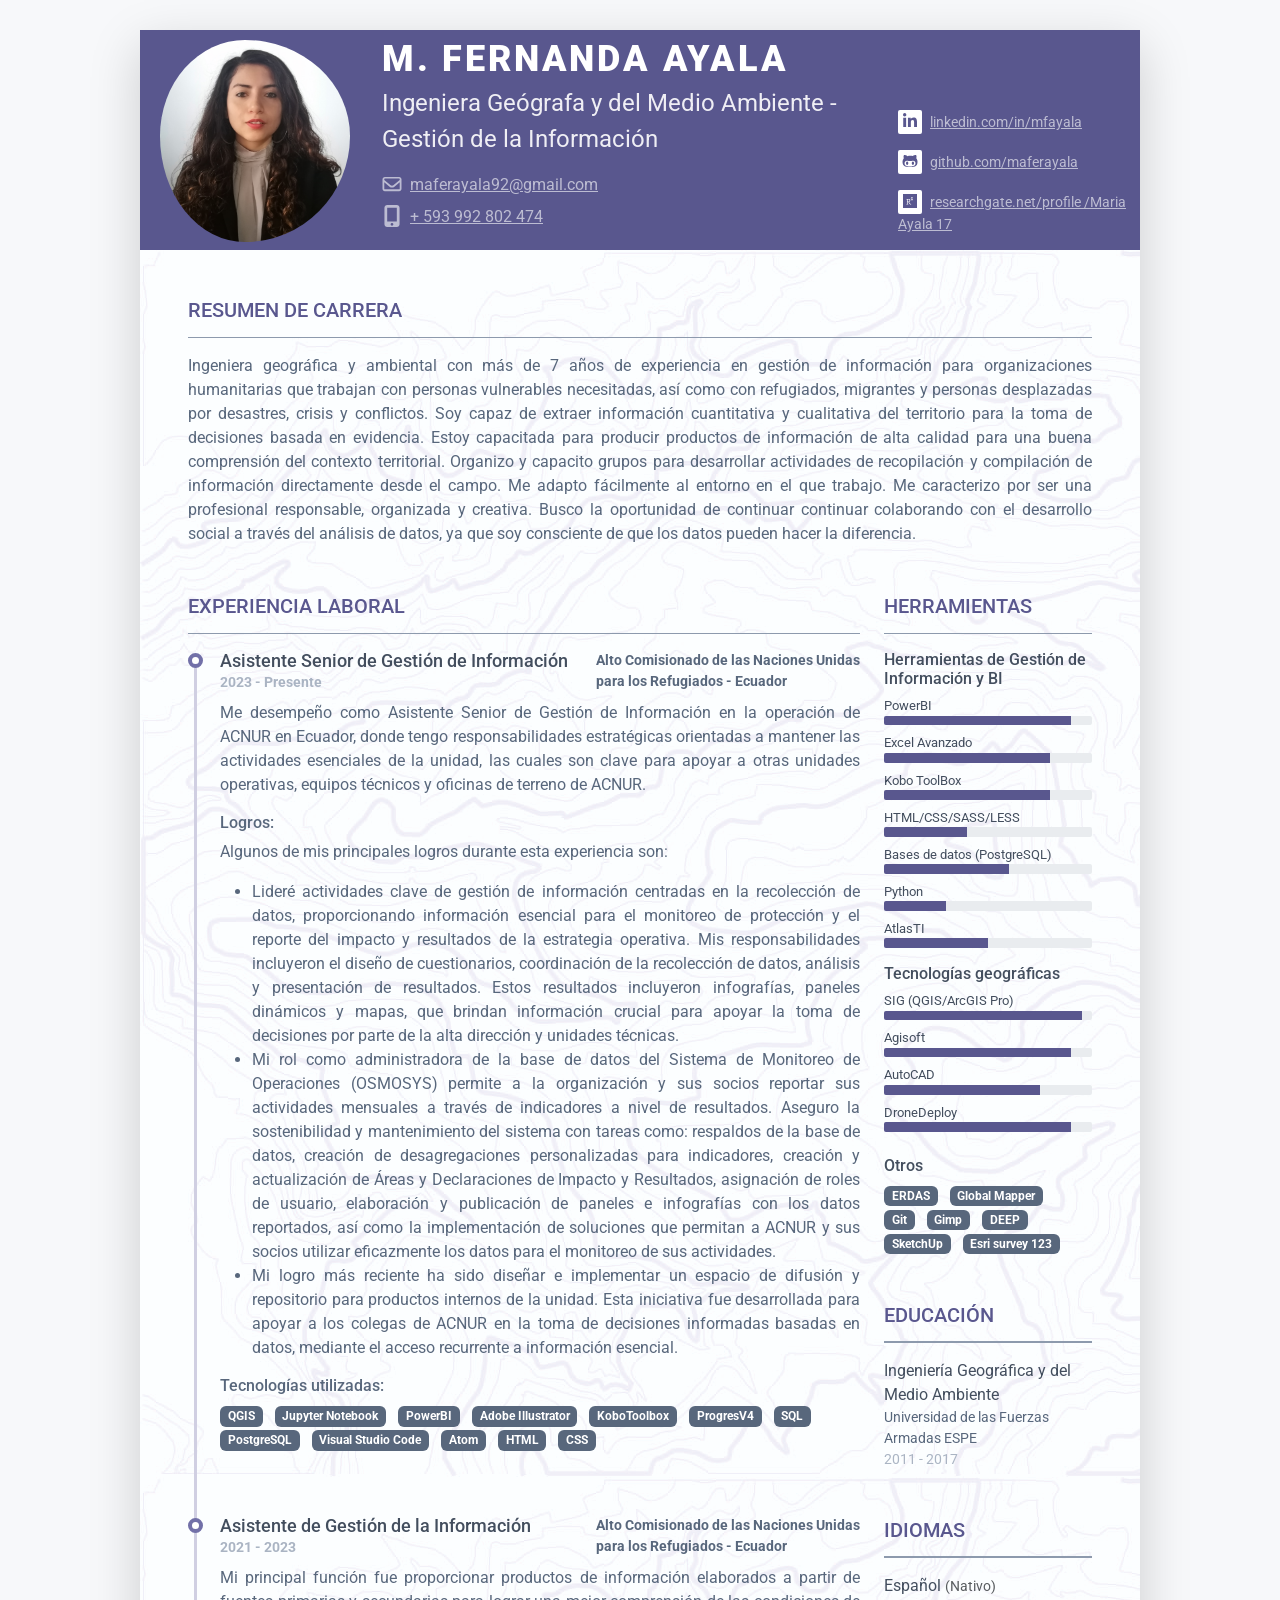
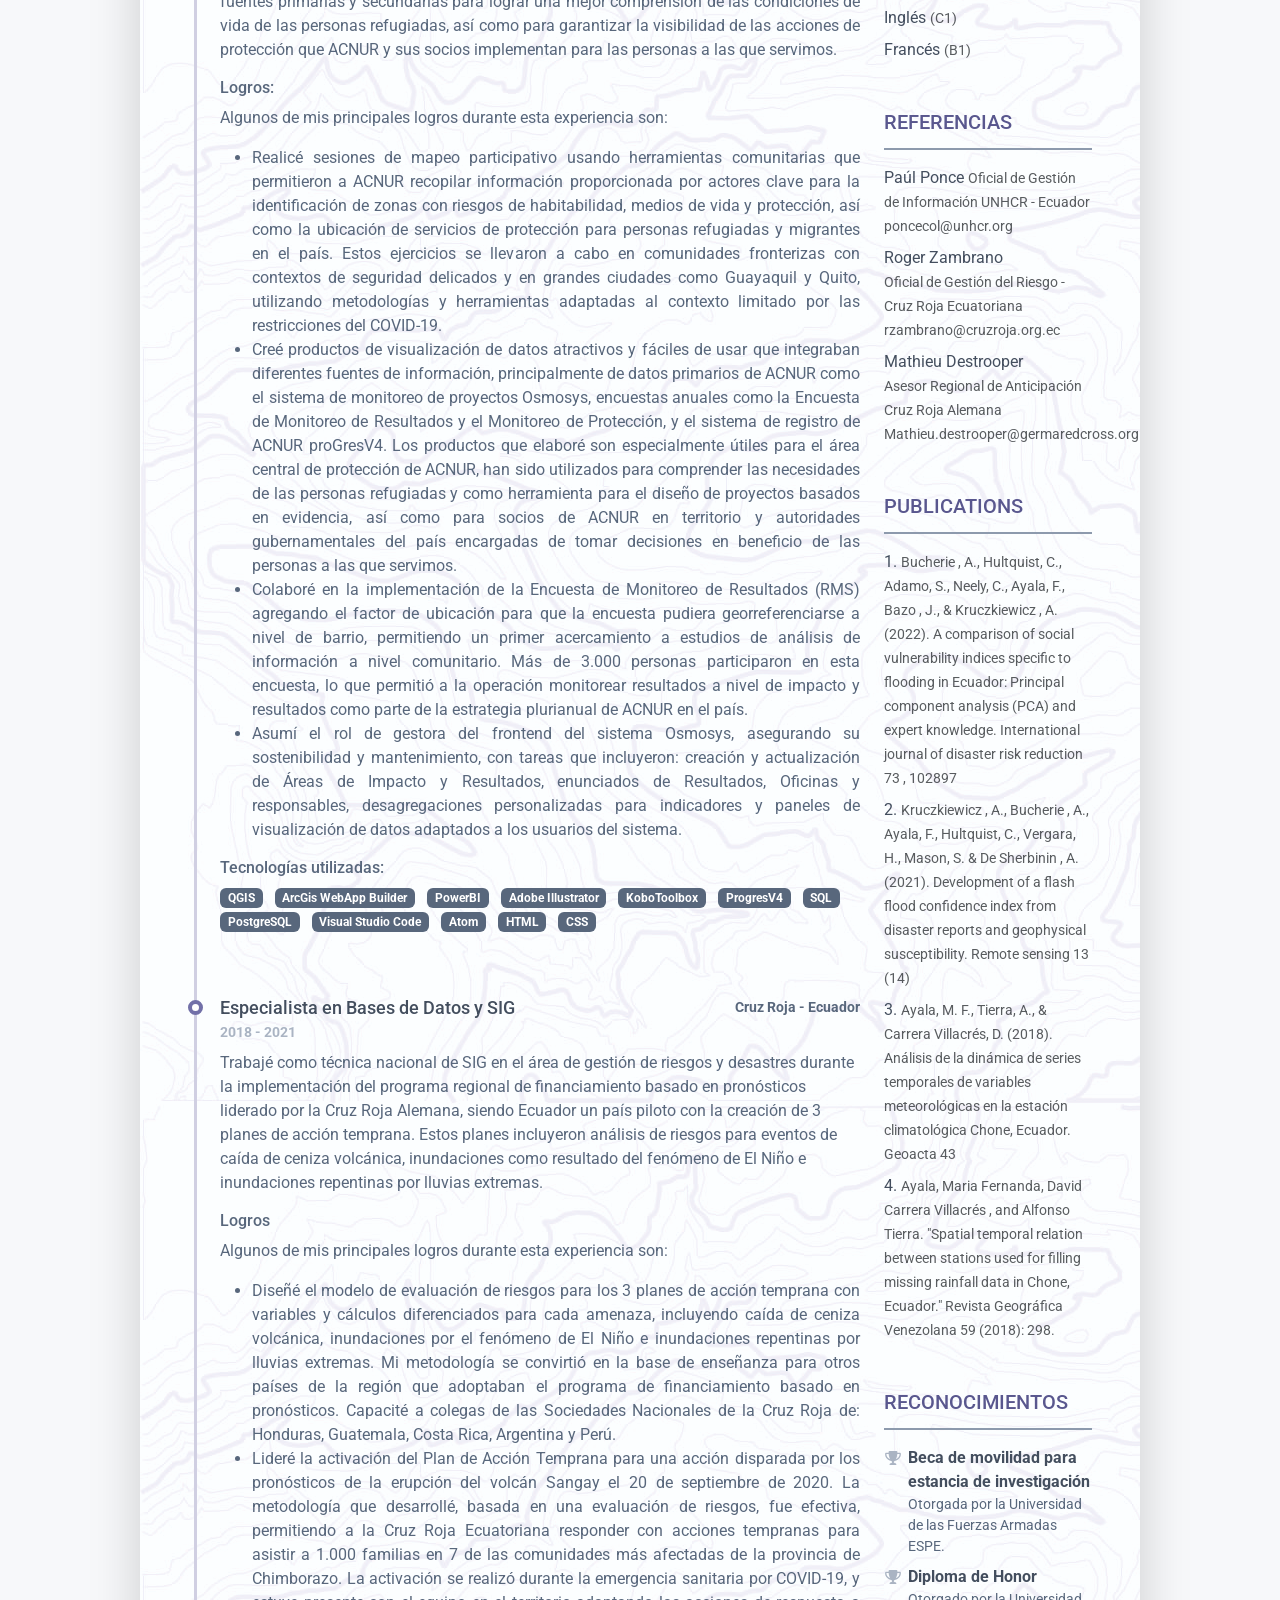
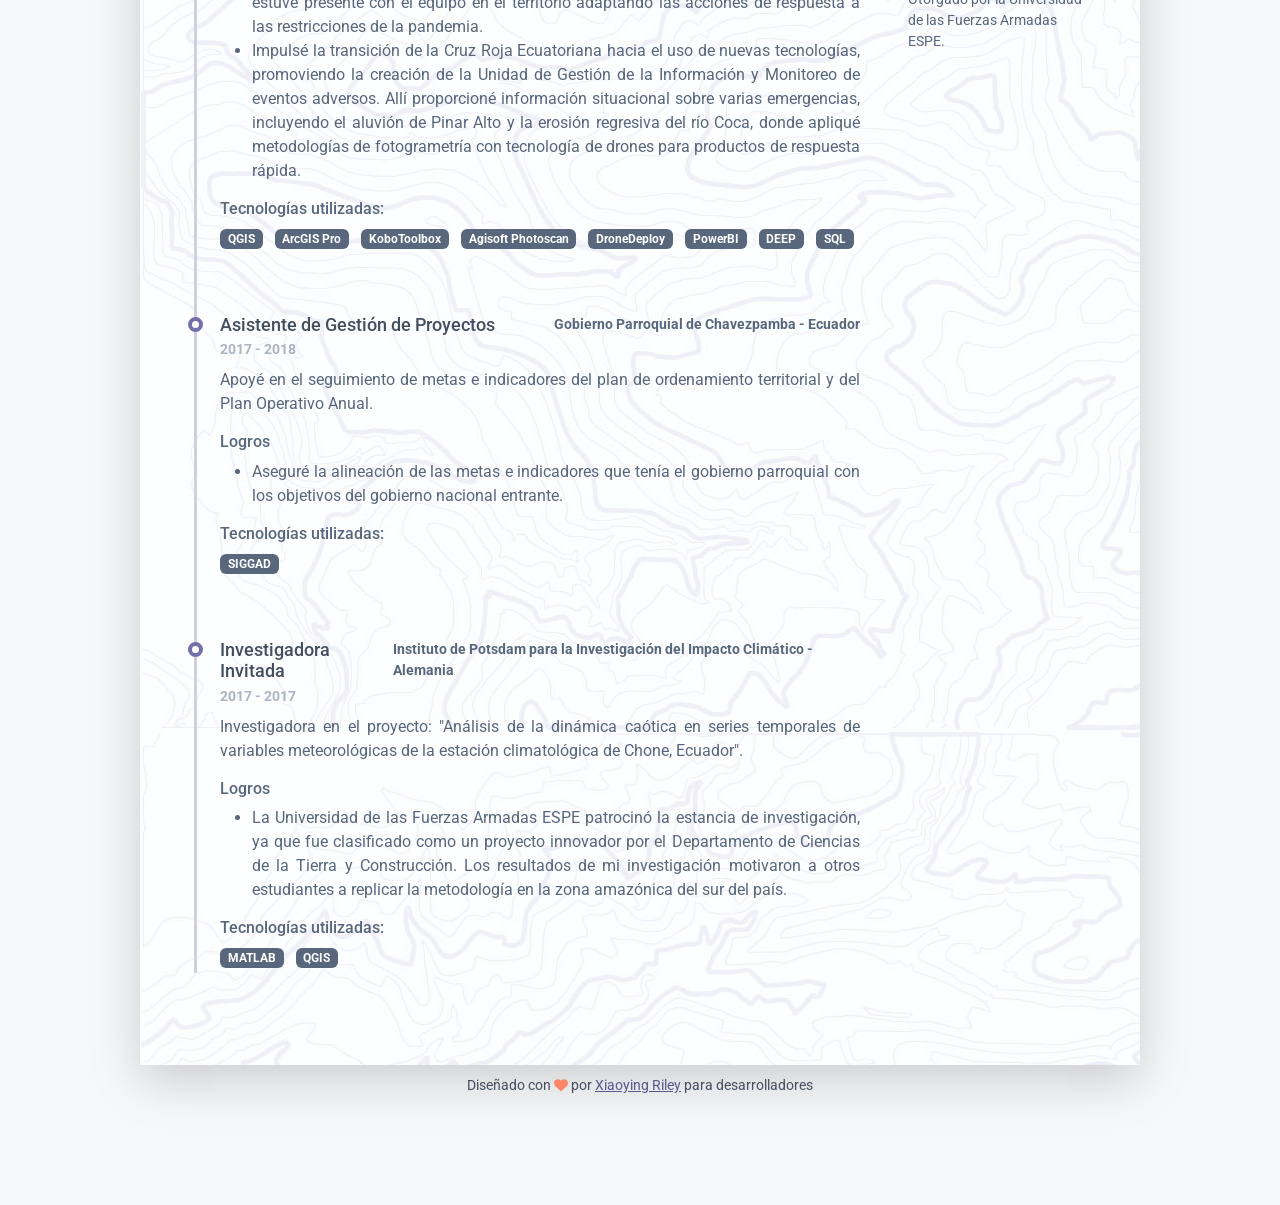
==== commit 5d20955f: "Update index.html" ====
--- a/index.html
+++ b/index.html
@@ -33,7 +33,7 @@
                     <div class="row p-2 justify-content-center justify-content-md-between">
                         <div class="primary-info col-md-8">
                             <h1 class="name mt-0 mb-1 text-white text-uppercase">M. Fernanda Ayala</h1>
-                            <div class="title mb-3">Ingeniera en Geografía y Medio Ambiente - Gestión de la Información</div>
+                            <div class="title mb-3">Ingeniera Geógrafa y del Medio Ambiente - Gestión de la Información</div>
                             <ul class="list-unstyled">
                                 <li class="mb-2"><a class="text-link" href='https://mail.google.com/mail/?view=cm&fs=1&to=maferayala92@gmail.com'><i
                                         class="far fa-envelope fa-fw me-2" data-fa-transform="grow-3"></i>maferayala92@gmail.com</a>
@@ -60,7 +60,7 @@
                 <div class="resume-section-content">
                     <p align="justify" class="mb-0">
 
-                        Ingeniera geográfica y ambiental con más de 7 años de experiencia en gestión de información para organizaciones humanitarias que trabajan con personas vulnerables necesitadas, así como con refugiados, migrantes y personas desplazadas por desastres, crisis y conflictos. Soy capaz de extraer información cuantitativa y cualitativa del territorio para la toma de decisiones basada en evidencia. Estoy capacitada para producir productos de información de alta calidad para una buena comprensión del contexto territorial. Organizo y capacito grupos para desarrollar actividades de recopilación y compilación de información directamente desde el campo. Me adapto fácilmente al entorno en el que trabajo. Me caracterizo por ser una profesional responsable, organizada y creativa. Busco la oportunidad de continuar con mi convicción humanitaria basada en el análisis de datos, ya que soy consciente de que los datos salvan vidas.
+                        Ingeniera geográfica y ambiental con más de 7 años de experiencia en gestión de información para organizaciones humanitarias que trabajan con personas vulnerables necesitadas, así como con refugiados, migrantes y personas desplazadas por desastres, crisis y conflictos. Soy capaz de extraer información cuantitativa y cualitativa del territorio para la toma de decisiones basada en evidencia. Estoy capacitada para producir productos de información de alta calidad para una buena comprensión del contexto territorial. Organizo y capacito grupos para desarrollar actividades de recopilación y compilación de información directamente desde el campo. Me adapto fácilmente al entorno en el que trabajo. Me caracterizo por ser una profesional responsable, organizada y creativa. Busco la oportunidad de continuar continuar colaborando con el desarrollo social a través del análisis de datos, ya que soy consciente de que los datos pueden hacer la diferencia.
                     </p>
                 </div>
             </section><!--//summary-section-->
@@ -183,7 +183,7 @@
     <div class="resume-timeline-item-header mb-2">
         <div class="d-flex flex-column flex-md-row">
             <h3 class="resume-position-title font-weight-bold mb-1">Especialista en Bases de Datos y SIG</h3>
-            <div class="resume-company-name ms-auto">Cruz Roja Ecuatoriana</div>
+            <div class="resume-company-name ms-auto">Cruz Roja - Ecuador</div>
         </div>
         <div class="resume-position-time">2018 - 2021</div>
     </div>
@@ -223,7 +223,7 @@
     <div class="resume-timeline-item-header mb-2">
         <div class="d-flex flex-column flex-md-row">
             <h3 class="resume-position-title font-weight-bold mb-1">Asistente de Gestión de Proyectos</h3>
-            <div class="resume-company-name ms-auto">Gobierno Parroquial de Chavezpamba</div>
+            <div class="resume-company-name ms-auto">Gobierno Parroquial de Chavezpamba - Ecuador</div>
         </div>
         <div class="resume-position-time">2017 - 2018</div>
     </div>
@@ -248,7 +248,7 @@
     <div class="resume-timeline-item-header mb-2">
         <div class="d-flex flex-column flex-md-row">
             <h3 class="resume-position-title font-weight-bold mb-1">Investigadora Invitada</h3>
-            <div class="resume-company-name ms-auto">Instituto de Potsdam para la Investigación del Impacto Climático</div>
+            <div class="resume-company-name ms-auto">Instituto de Potsdam para la Investigación del Impacto Climático - Alemania</div>
         </div>
         <div class="resume-position-time">2017 - 2017</div>
     </div>
@@ -277,11 +277,11 @@
 </div>
 <div class="col-lg-3">
     <section class="resume-section skills-section mb-5">
-        <h2 class="resume-section-title text-uppercase font-weight-bold pb-3 mb-3">Habilidades y Herramientas</h2>
+        <h2 class="resume-section-title text-uppercase font-weight-bold pb-3 mb-3">Herramientas</h2>
         <div class="resume-section-content">
             <div class="resume-skill-item">
                 <div class="resume-skill-item">
-                    <h4 class="resume-skills-cat font-weight-bold">Herramientas de IM y BI</h4>
+                    <h4 class="resume-skills-cat font-weight-bold">Herramientas de Gestión de Información y BI</h4>
                     <ul class="list-unstyled">
                         <li class="mb-2">
                             <div class="resume-skill-name">PowerBI</div>
@@ -399,7 +399,7 @@
         <div class="resume-section-content">
             <ul class="list-unstyled">
                 <li>
-                    <div class="resume-degree font-weight-bold">Ingeniería en Geografía y Medio Ambiente</div>
+                    <div class="resume-degree font-weight-bold">Ingeniería Geográfica y del Medio Ambiente</div>
                     <div class="resume-degree-org">Universidad de las Fuerzas Armadas ESPE</div>
                     <div class="resume-degree-time">2011 - 2017</div>
                 </li>
@@ -422,8 +422,8 @@
         <h2 class="resume-section-title text-uppercase font-weight-bold pb-3 mb-3">Referencias</h2>
         <div class="resume-section-content">
             <ul class="list-unstyled resume-lang-list">
-                <li class="mb-2"><span class="resume-lang-name font-weight-bold">Jean-Laurent Martin</span>
-                  <small class="text-muted font-weight-normal">Oficial de Gestión de Información UNHCR - Ecuador <br />martin@unhcr.org</small>
+                <li class="mb-2"><span class="resume-lang-name font-weight-bold">Paúl Ponce</span>
+                  <small class="text-muted font-weight-normal">Oficial de Gestión de Información UNHCR - Ecuador <br />poncecol@unhcr.org</small>
                 </li>
                 <li class="mb-2 align-middle"><span class="resume-lang-name font-weight-bold">Roger Zambrano <br /></span>
                   <small class="text-muted font-weight-normal">Oficial de Gestión del Riesgo - Cruz Roja Ecuatoriana<br />rzambrano@cruzroja.org.ec</small>
@@ -435,17 +435,37 @@
         </div>
     </section><!--//sección de referencias-->
 
-    <section class="resume-section language-section mb-5">
-        <h2 class="resume-section-title text-uppercase font-weight-bold pb-3 mb-3">Publicaciones</h2>
-        <div class="resume-section-content">
-            <ul class="list-unstyled resume-lang-list">
-                <li class="mb-2"><span class="resume-lang-name font-weight-bold">1.</span>
-                  <small class="text-muted font-weight-normal">[...] Índices de vulnerabilidad social frente a inundaciones en Ecuador...</small>
-                </li>
-                <!-- Continúan las demás publicaciones igual que en el original, traducidas si lo deseas -->
-            </ul>
-        </div>
-    </section><!--//sección de publicaciones-->
+   <section class="resume-section language-section mb-5">
+                        <h2 class="resume-section-title text-uppercase font-weight-bold pb-3 mb-3">Publications</h2>
+                        <div class="resume-section-content">
+                            <ul class="list-unstyled resume-lang-list">
+                                <li class="mb-2"><span class="resume-lang-name font-weight-bold">1.</span>
+                                  <small
+                                        class="text-muted font-weight-normal">Bucherie , A., Hultquist, C., Adamo, S., Neely, C., Ayala, F., Bazo , J., & Kruczkiewicz , A. (2022). A comparison of
+                                        social vulnerability indices specific to flooding in Ecuador: Principal component analysis (PCA) and expert
+                                        knowledge. International journal of disaster risk reduction 73 , 102897</small>
+                                </li>
+                                <li class="mb-2"><span class="resume-lang-name font-weight-bold">2.</span>
+                                  <small
+                                        class="text-muted font-weight-normal">Kruczkiewicz , A., Bucherie , A., Ayala, F., Hultquist, C., Vergara, H., Mason, S. & De Sherbinin , A. (2021).
+                                        Development of a flash flood confidence index from disaster reports and geophysical susceptibility. Remote
+                                        sensing 13 (14)</small>
+                                </li>
+                                <li class="mb-2"><span class="resume-lang-name font-weight-bold">3.</span>
+                                  <small
+                                        class="text-muted font-weight-normal">Ayala, M. F., Tierra, A., & Carrera Villacrés, D. (2018). Análisis de la dinámica de series temporales de variables
+                                        meteorológicas en la estación climatológica Chone, Ecuador. Geoacta 43 </small>
+                                </li>
+                                <li class="mb-2"><span class="resume-lang-name font-weight-bold">4.</span>
+                                  <small
+                                        class="text-muted font-weight-normal">Ayala, Maria Fernanda, David Carrera Villacrés , and Alfonso Tierra. "Spatial temporal relation between stations
+                                        used for filling missing rainfall data in Chone, Ecuador." Revista Geográfica Venezolana 59 (2018): 298. </small>
+                                </li>
+
+                            </ul>
+                        </div>
+                    </section><!--//Publications-section-->
+
 
     <section class="resume-section reference-section mb-5">
         <h2 class="resume-section-title text-uppercase font-weight-bold pb-3 mb-3">Reconocimientos</h2>
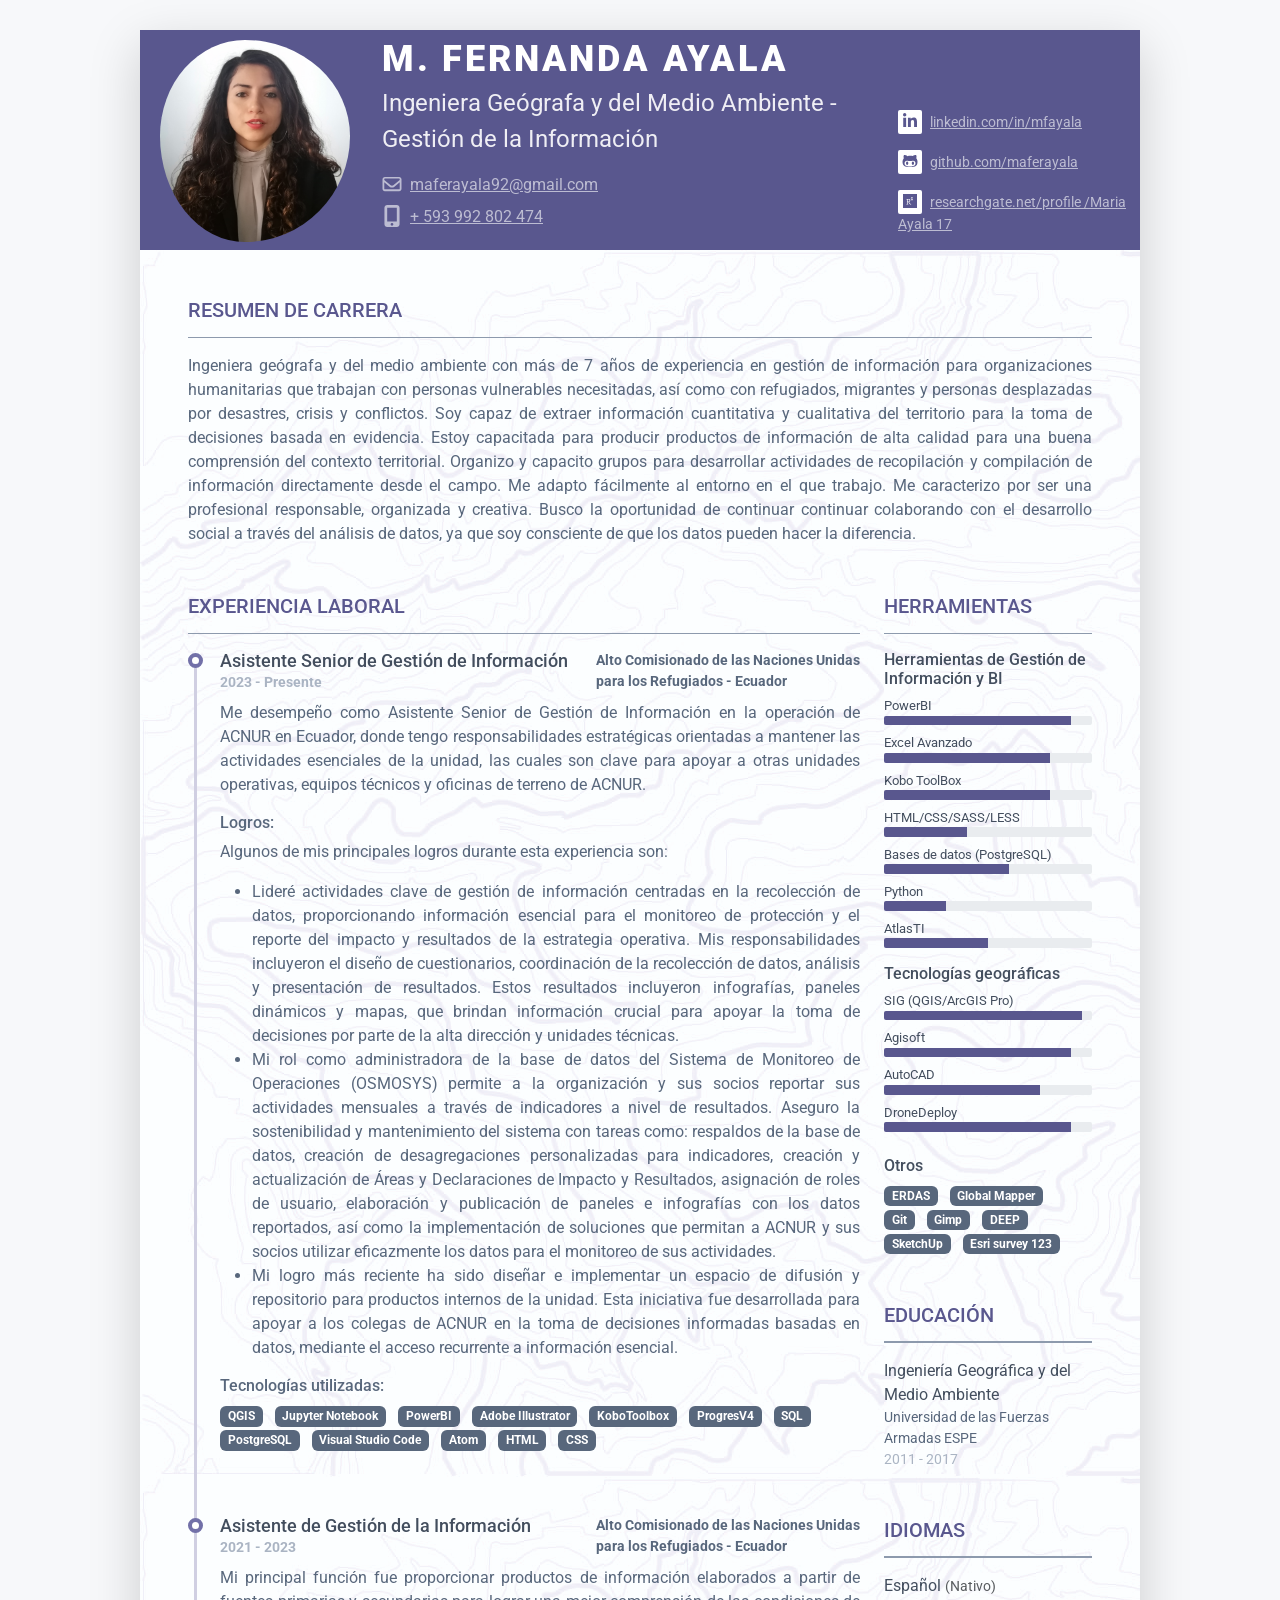
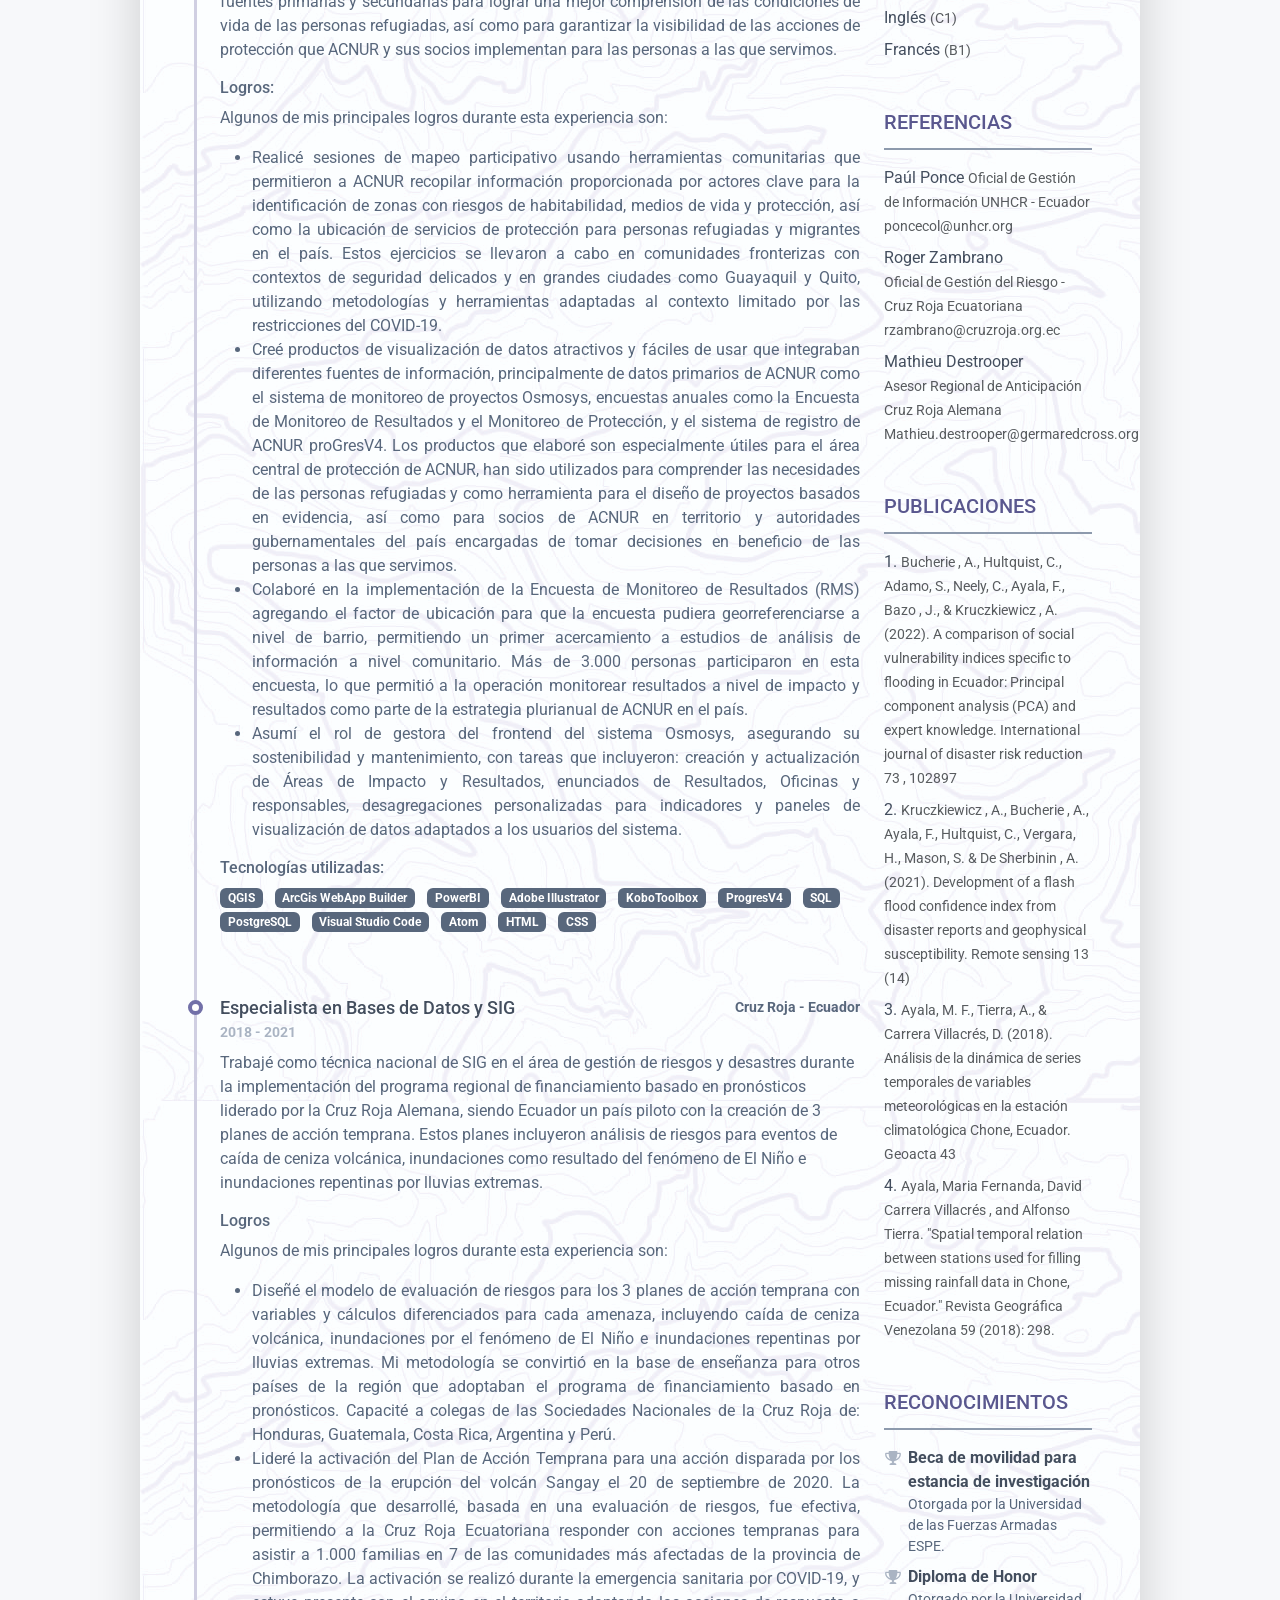
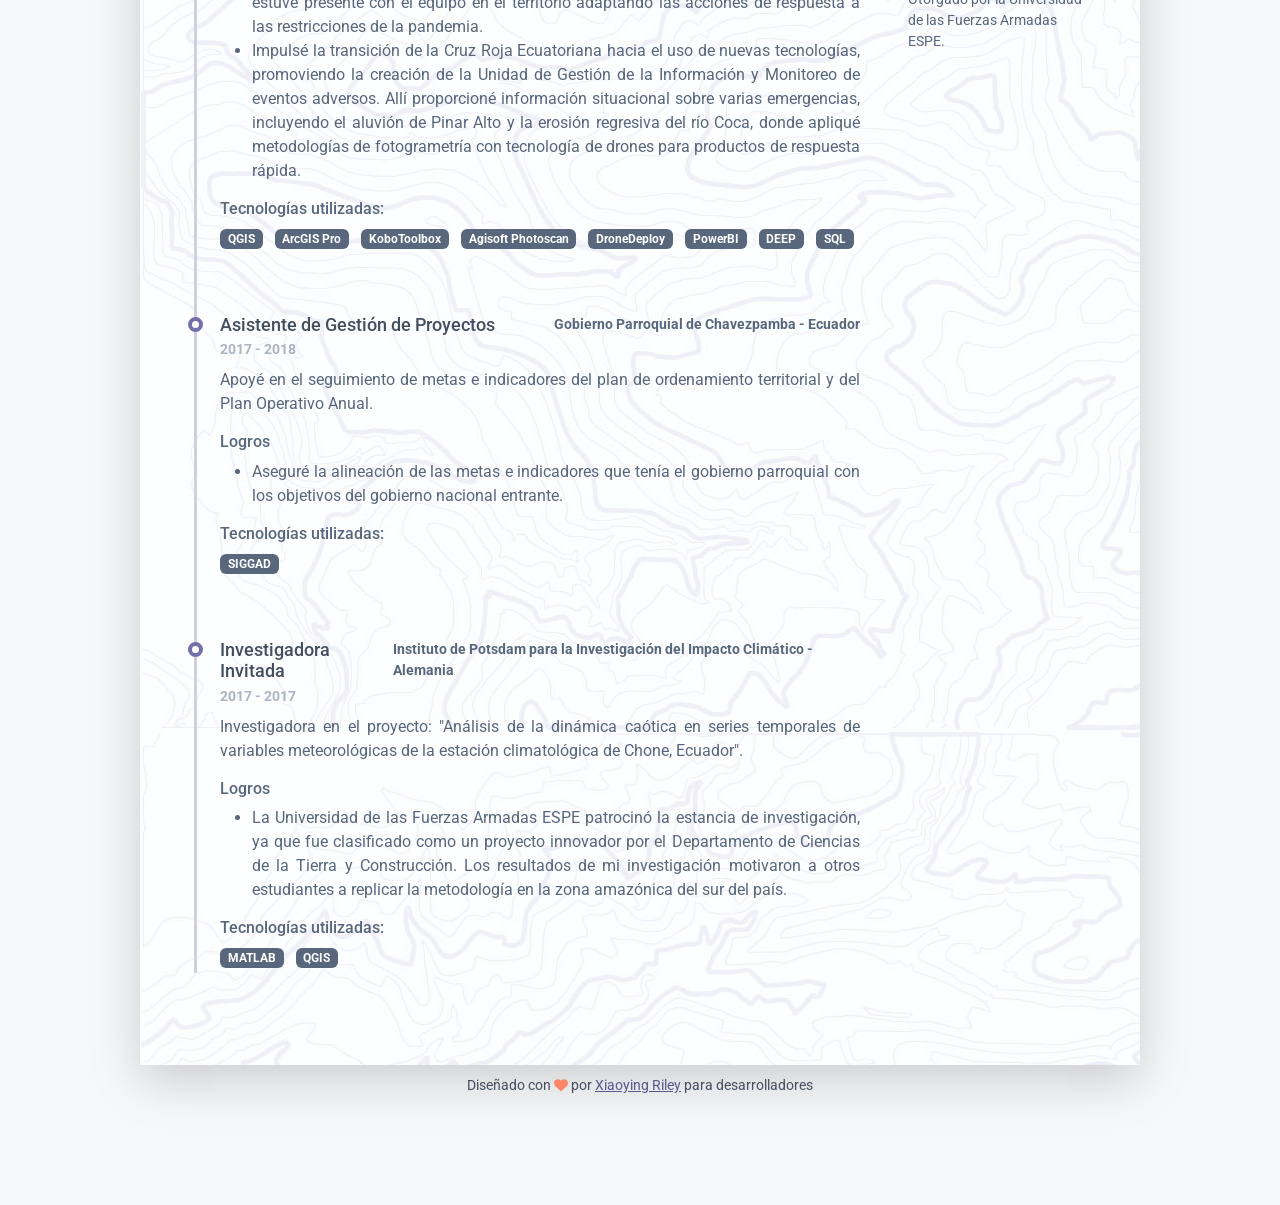
==== commit e53cbee4: "Update index.html" ====
--- a/index.html
+++ b/index.html
@@ -60,7 +60,7 @@
                 <div class="resume-section-content">
                     <p align="justify" class="mb-0">
 
-                        Ingeniera geográfica y ambiental con más de 7 años de experiencia en gestión de información para organizaciones humanitarias que trabajan con personas vulnerables necesitadas, así como con refugiados, migrantes y personas desplazadas por desastres, crisis y conflictos. Soy capaz de extraer información cuantitativa y cualitativa del territorio para la toma de decisiones basada en evidencia. Estoy capacitada para producir productos de información de alta calidad para una buena comprensión del contexto territorial. Organizo y capacito grupos para desarrollar actividades de recopilación y compilación de información directamente desde el campo. Me adapto fácilmente al entorno en el que trabajo. Me caracterizo por ser una profesional responsable, organizada y creativa. Busco la oportunidad de continuar continuar colaborando con el desarrollo social a través del análisis de datos, ya que soy consciente de que los datos pueden hacer la diferencia.
+                        Ingeniera geógrafa y del medio ambiente con más de 7 años de experiencia en gestión de información para organizaciones humanitarias que trabajan con personas vulnerables necesitadas, así como con refugiados, migrantes y personas desplazadas por desastres, crisis y conflictos. Soy capaz de extraer información cuantitativa y cualitativa del territorio para la toma de decisiones basada en evidencia. Estoy capacitada para producir productos de información de alta calidad para una buena comprensión del contexto territorial. Organizo y capacito grupos para desarrollar actividades de recopilación y compilación de información directamente desde el campo. Me adapto fácilmente al entorno en el que trabajo. Me caracterizo por ser una profesional responsable, organizada y creativa. Busco la oportunidad de continuar continuar colaborando con el desarrollo social a través del análisis de datos, ya que soy consciente de que los datos pueden hacer la diferencia.
                     </p>
                 </div>
             </section><!--//summary-section-->
@@ -436,7 +436,7 @@
     </section><!--//sección de referencias-->
 
    <section class="resume-section language-section mb-5">
-                        <h2 class="resume-section-title text-uppercase font-weight-bold pb-3 mb-3">Publications</h2>
+                        <h2 class="resume-section-title text-uppercase font-weight-bold pb-3 mb-3">Publicaciones</h2>
                         <div class="resume-section-content">
                             <ul class="list-unstyled resume-lang-list">
                                 <li class="mb-2"><span class="resume-lang-name font-weight-bold">1.</span>
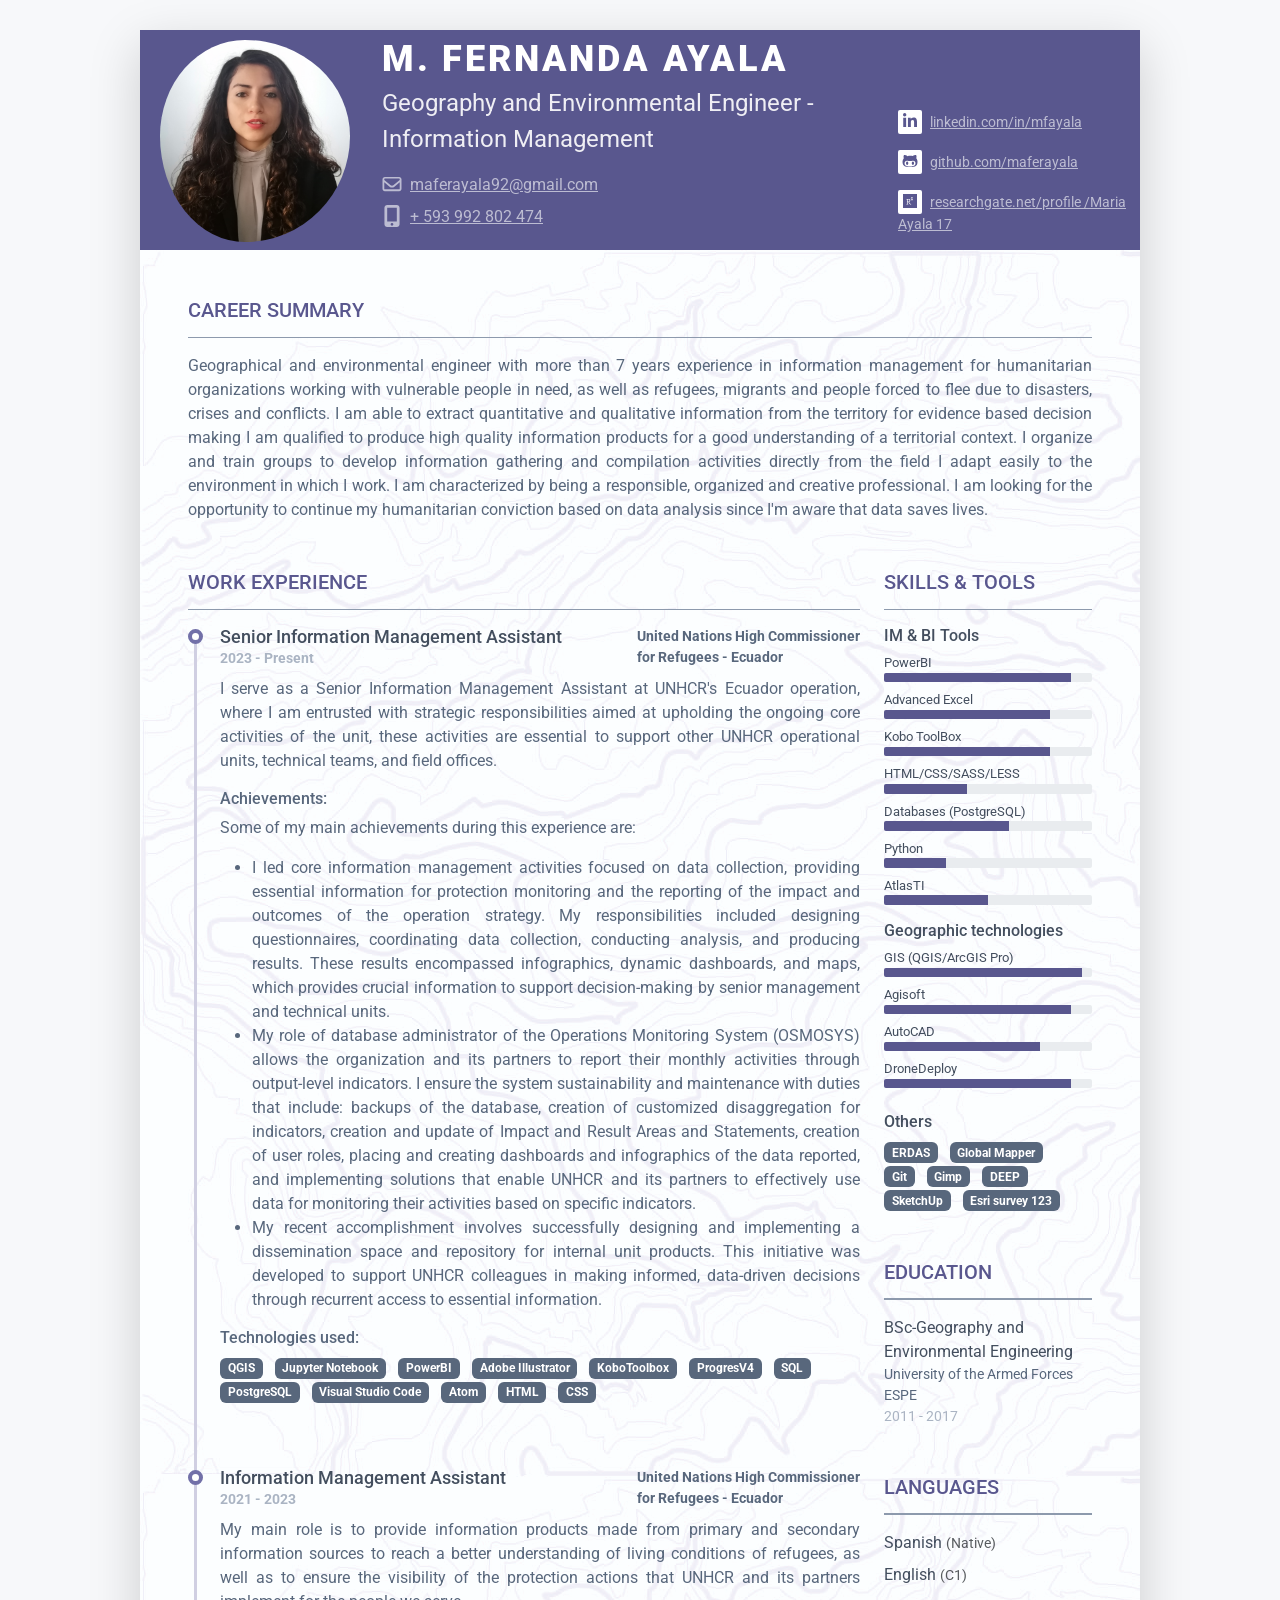
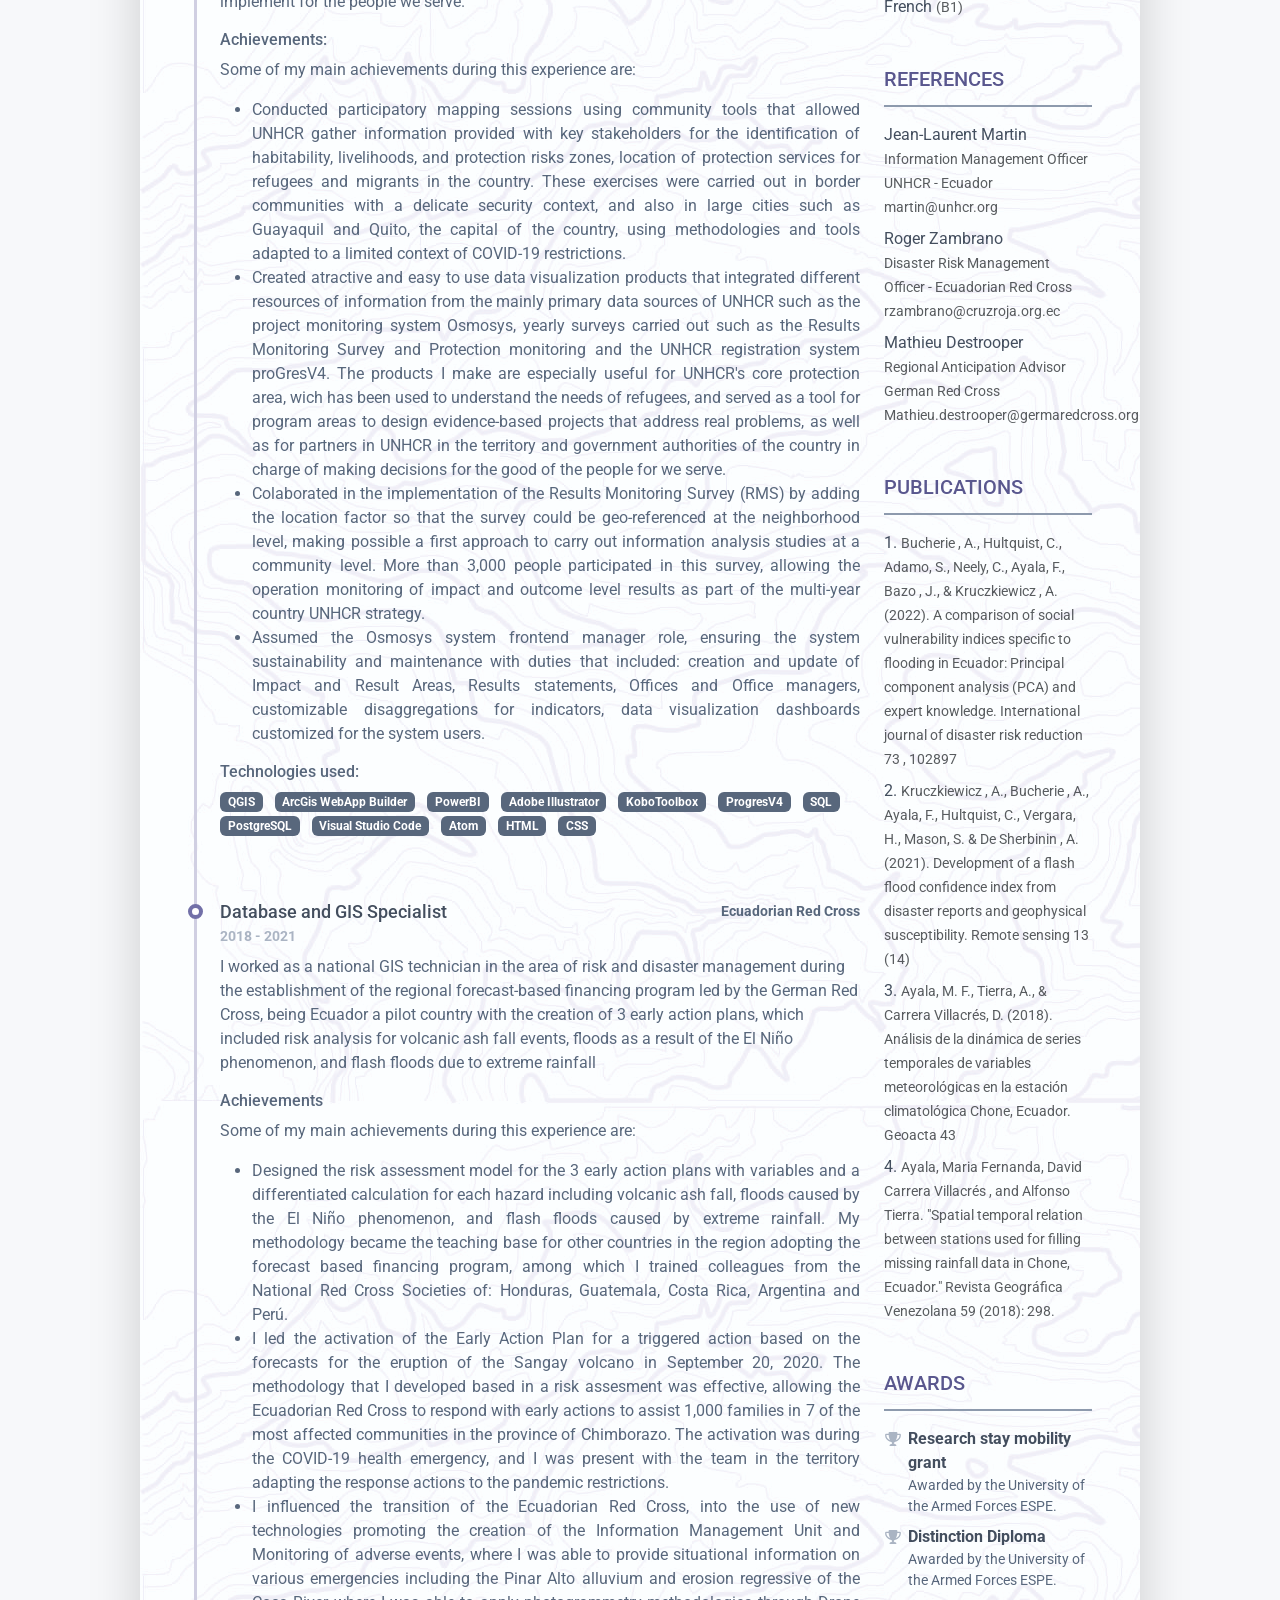
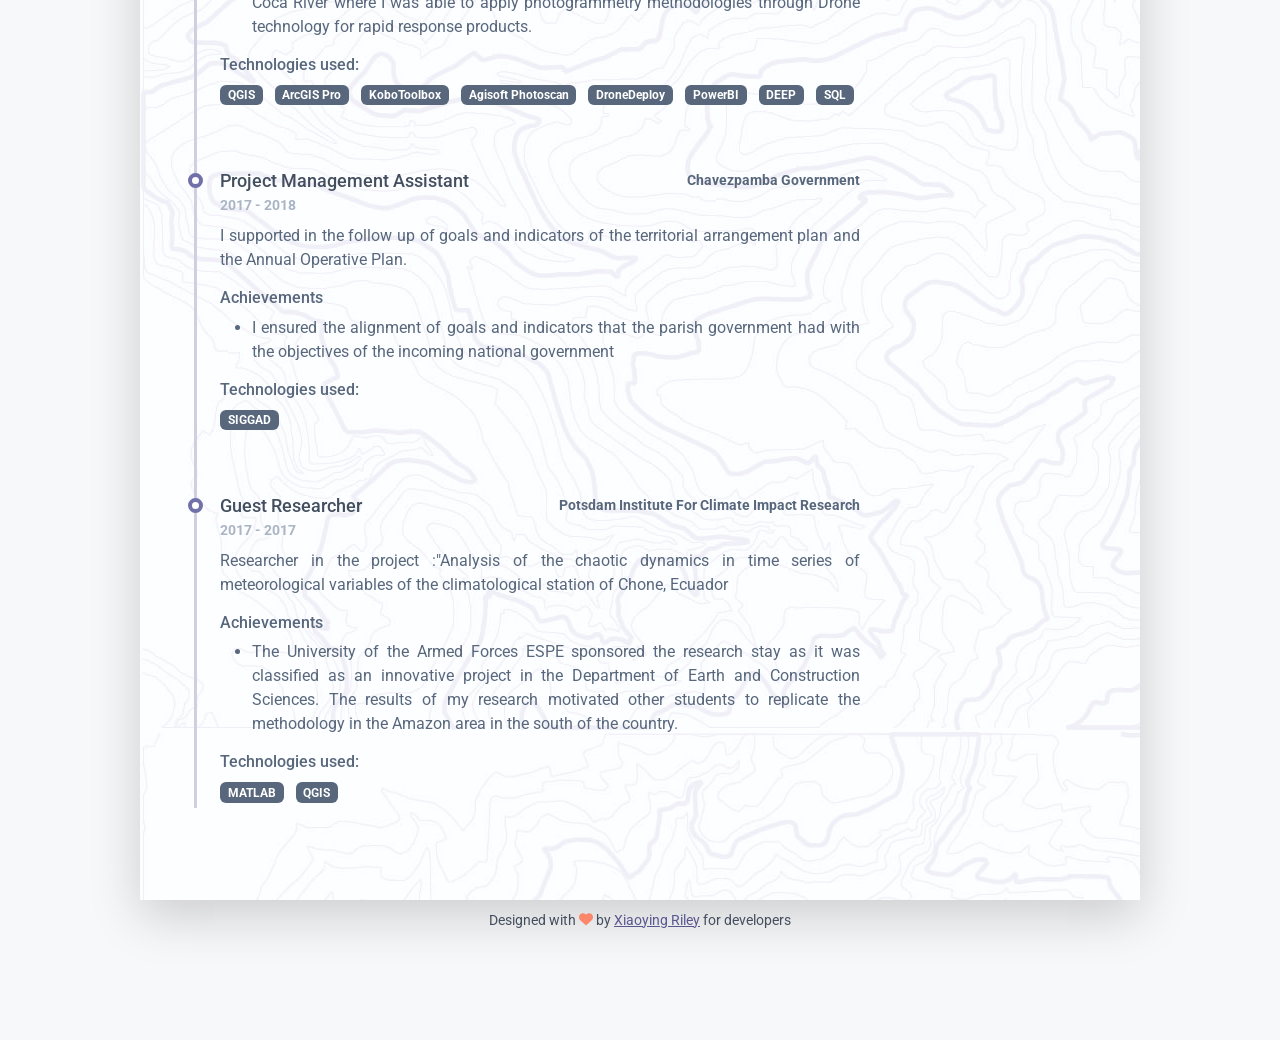
==== commit 76f94993: "Update index.html" ====
--- a/index.html
+++ b/index.html
@@ -1,5 +1,5 @@
 <!DOCTYPE html>
-<html lang="es">
+<html lang="en">
 <head>
     <title>M. Fernanda Ayala</title>
 
@@ -7,7 +7,7 @@
     <meta charset="utf-8">
     <meta http-equiv="X-UA-Compatible" content="IE=edge">
     <meta name="viewport" content="width=device-width, initial-scale=1.0">
-    <meta name="description" content="Currículum">
+    <meta name="description" content="Resume">
     <link rel="shortcut icon" href="favicon.ico">
 
     <!-- Google Font -->
@@ -32,8 +32,8 @@
                 <div class="col ">
                     <div class="row p-2 justify-content-center justify-content-md-between">
                         <div class="primary-info col-md-8">
-                            <h1 class="name mt-0 mb-1 text-white text-uppercase">M. Fernanda Ayala</h1>
-                            <div class="title mb-3">Ingeniera Geógrafa y del Medio Ambiente - Gestión de la Información</div>
+                            <h1 class="name mt-0 mb-1 text-white text-uppercase text-uppercase">M. Fernanda Ayala</h1>
+                            <div class="title mb-3">Geography and Environmental Engineer - Information Management</div>
                             <ul class="list-unstyled">
                                 <li class="mb-2"><a class="text-link" href='https://mail.google.com/mail/?view=cm&fs=1&to=maferayala92@gmail.com'><i
                                         class="far fa-envelope fa-fw me-2" data-fa-transform="grow-3"></i>maferayala92@gmail.com</a>
@@ -47,396 +47,544 @@
                                 <li class="mb-3"><a class="text-link" href="https://www.linkedin.com/in/mfayala/"><span class="fa-container text-center me-2"><i class="fab fa-linkedin-in fa-fw"></i></span>linkedin.com/in/mfayala</a></li>
                                 <li class="mb-3"><a class="text-link" href="https://github.com/maferayala"><span class="fa-container text-center me-2"><i class="fab fa-github-alt fa-fw"></i></span>github.com/maferayala</a></li>
                                 <li class="mb-3"><a class="text-link" href="https://www.researchgate.net/profile/Maria-Ayala-17"><span class="fa-container text-center me-2"><i class="fab fa-researchgate fa-fw"></i></span>researchgate.net/profile /Maria Ayala 17</a></li>
+                                <!--   <li><a class="text-link" href="#"><span class="fa-container text-center me-2"><i class="fas fa-globe"></i></span>yourwebsite.com</a></li>-->
                             </ul>
                         </div><!--//secondary-info-->
                     </div><!--//row-->
+
                 </div><!--//col-->
             </div><!--//row-->
         </header>
 
         <div class="resume-body p-5">
             <section class="resume-section summary-section mb-5">
-                <h2 class="resume-section-title text-uppercase font-weight-bold pb-3 mb-3">Resumen de Carrera</h2>
+                <h2 class="resume-section-title text-uppercase font-weight-bold pb-3 mb-3">Career Summary</h2>
                 <div class="resume-section-content">
                     <p align="justify" class="mb-0">
 
-                        Ingeniera geógrafa y del medio ambiente con más de 7 años de experiencia en gestión de información para organizaciones humanitarias que trabajan con personas vulnerables necesitadas, así como con refugiados, migrantes y personas desplazadas por desastres, crisis y conflictos. Soy capaz de extraer información cuantitativa y cualitativa del territorio para la toma de decisiones basada en evidencia. Estoy capacitada para producir productos de información de alta calidad para una buena comprensión del contexto territorial. Organizo y capacito grupos para desarrollar actividades de recopilación y compilación de información directamente desde el campo. Me adapto fácilmente al entorno en el que trabajo. Me caracterizo por ser una profesional responsable, organizada y creativa. Busco la oportunidad de continuar continuar colaborando con el desarrollo social a través del análisis de datos, ya que soy consciente de que los datos pueden hacer la diferencia.
+                        Geographical and environmental engineer with more than 7 years experience in information management for humanitarian
+                        organizations working with vulnerable people in need, as well as refugees, migrants and people
+                        forced to flee due to disasters, crises and conflicts. I am able to extract quantitative and
+                        qualitative information from the territory for evidence based decision making I am qualified
+                        to produce high quality information products for a good understanding of a territorial context.
+                        I organize and train groups to develop information gathering and compilation activities directly
+                        from the field I adapt easily to the environment in which I work. I am characterized by being a
+                        responsible, organized and creative professional. I am looking for the opportunity to continue
+                        my humanitarian conviction based on data analysis since I'm aware that data saves lives.
                     </p>
                 </div>
             </section><!--//summary-section-->
             <div class="row">
                 <div class="col-lg-9">
                     <section class="resume-section experience-section mb-5">
-                        <h2 class="resume-section-title text-uppercase font-weight-bold pb-3 mb-3">Experiencia Laboral</h2>
+                        <h2 class="resume-section-title text-uppercase font-weight-bold pb-3 mb-3">Work Experience</h2>
                         <div class="resume-section-content">
                             <div class="resume-timeline position-relative">
                                 <article class="resume-timeline-item position-relative pb-5">
 
                                       <div class="resume-timeline-item-header mb-2">
                                         <div class="d-flex flex-column flex-md-row">
-                                            <h3 class="resume-position-title font-weight-bold mb-1">Asistente Senior de Gestión de Información</h3>
-                                            <div class="resume-company-name ms-auto">Alto Comisionado de las Naciones Unidas <br />para los Refugiados - Ecuador</div>
+                                            <h3 class="resume-position-title font-weight-bold mb-1">Senior Information
+                                                Management Assistant</h3>
+                                            <div class="resume-company-name ms-auto">United Nations High Commissioner <br />for Refugees - Ecuador</div>
                                         </div><!--//row-->
-                                        <div class="resume-position-time mt-n20">2023 - Presente</div>
+                                        <div class="resume-position-time mt-n20">2023 - Present</div>
                                     </div><!--//resume-timeline-item-header-->
                                     <div class="resume-timeline-item-desc">
                                         <p align="justify">
-                                          Me desempeño como Asistente Senior de Gestión de Información en la operación de ACNUR en Ecuador, 
-                                          donde tengo responsabilidades estratégicas orientadas a mantener las actividades esenciales de la unidad, 
-                                          las cuales son clave para apoyar a otras unidades operativas, equipos técnicos y oficinas de terreno de ACNUR. 
+                                          I serve as a Senior Information Management Assistant at UNHCR's Ecuador operation, 
+                                         where I am entrusted with strategic responsibilities aimed at upholding the ongoing core activities of the unit,
+                                        these activities are essential to support other UNHCR operational units, technical teams, and field offices. 
+                                      
                                         </p>
                                         <h4 class="resume-timeline-item-desc-heading font-weight-bold">
-                                            Logros:</h4>
-                                        <p>Algunos de mis principales logros durante esta experiencia son:</p>
+                                            Achievements:</h4>
+                                        <p>Some of my main achievements during this experience are:</p>
                                         <ul>
+
                                               <li align="justify">
-                                                Lideré actividades clave de gestión de información centradas en la recolección de datos, proporcionando información esencial para el monitoreo de protección 
-                                                y el reporte del impacto y resultados de la estrategia operativa. Mis responsabilidades incluyeron el diseño de cuestionarios, coordinación de la recolección 
-                                                de datos, análisis y presentación de resultados. Estos resultados incluyeron infografías, paneles dinámicos y mapas, que brindan información crucial para 
-                                                apoyar la toma de decisiones por parte de la alta dirección y unidades técnicas.
-                                            </li>
-
-                                            <li align="justify">
-                                                Mi rol como administradora de la base de datos del Sistema de Monitoreo de Operaciones (OSMOSYS) permite a la organización y sus socios reportar 
-                                                sus actividades mensuales a través de indicadores a nivel de resultados. Aseguro la sostenibilidad y mantenimiento del sistema con tareas como: 
-                                                respaldos de la base de datos, creación de desagregaciones personalizadas para indicadores, creación y actualización de Áreas y Declaraciones 
-                                                de Impacto y Resultados, asignación de roles de usuario, elaboración y publicación de paneles e infografías con los datos reportados, así como 
-                                                la implementación de soluciones que permitan a ACNUR y sus socios utilizar eficazmente los datos para el monitoreo de sus actividades.
-                                            </li>
-
-                                            <li align="justify">
-                                                Mi logro más reciente ha sido diseñar e implementar un espacio de difusión y repositorio para productos internos de la unidad. 
-                                                Esta iniciativa fue desarrollada para apoyar a los colegas de ACNUR en la toma de decisiones informadas basadas en datos, mediante 
-                                                el acceso recurrente a información esencial.
-                                            </li>
-
+                                            I led core information management activities focused on data collection, providing essential information for protection monitoring 
+                                            and the reporting of the impact and outcomes of the operation strategy. My responsibilities included designing questionnaires, coordinating 
+                                            data collection, conducting analysis, and producing results. These results encompassed infographics, dynamic dashboards, and maps, which 
+                                            provides crucial information to support decision-making by senior management and technical units.
+                                            </li>
+
+                                            <li align="justify">
+                                                 My role of database administrator of the Operations Monitoring System (OSMOSYS) allows the organization and 
+                                                its partners to report their monthly activities through output-level indicators. I ensure the system sustainability 
+                                                and maintenance with duties that include: backups of the database, creation of customized disaggregation for indicators,
+                                                creation and update of Impact and Result Areas and Statements, creation of user roles, placing and creating dashboards 
+                                                and infographics of the data reported, and implementing solutions that enable UNHCR and its partners to effectively use
+                                                data for monitoring their activities based on specific indicators. 
+                                            </li>
+                                            <li align="justify">
+                                                My recent accomplishment involves successfully designing and implementing a dissemination space and repository for internal unit products. 
+                                                This initiative was developed to support UNHCR colleagues in making informed, data-driven decisions through recurrent access to essential information.
+
+
+                                            </li>
                                             
                                             
                                         </ul>
-                                      <h4 class="resume-timeline-item-desc-heading font-weight-bold">Tecnologías utilizadas:</h4>
-<ul class="list-inline">
-    <li class="list-inline-item"><span class="badge bg-secondary badge-pill">QGIS</span></li>
-    <li class="list-inline-item"><span class="badge bg-secondary badge-pill">Jupyter Notebook</span></li>
-    <li class="list-inline-item"><span class="badge bg-secondary badge-pill">PowerBI</span></li>
-    <li class="list-inline-item"><span class="badge bg-secondary badge-pill">Adobe Illustrator</span></li>
-    <li class="list-inline-item"><span class="badge bg-secondary badge-pill">KoboToolbox</span></li>
-    <li class="list-inline-item"><span class="badge bg-secondary badge-pill">ProgresV4</span></li>
-    <li class="list-inline-item"><span class="badge bg-secondary badge-pill">SQL</span></li>
-    <li class="list-inline-item"><span class="badge bg-secondary badge-pill">PostgreSQL</span></li>
-    <li class="list-inline-item"><span class="badge bg-secondary badge-pill">Visual Studio Code</span></li>
-    <li class="list-inline-item"><span class="badge bg-secondary badge-pill">Atom</span></li>
-    <li class="list-inline-item"><span class="badge bg-secondary badge-pill">HTML</span></li>
-    <li class="list-inline-item"><span class="badge bg-secondary badge-pill">CSS</span></li>
-</ul>
-</div><!--//resume-timeline-item-desc-->
-
-</article><!--//resume-timeline-item-->
-
-<article class="resume-timeline-item position-relative pb-5">
-    <div class="resume-timeline-item-header mb-2">
-        <div class="d-flex flex-column flex-md-row">
-            <h3 class="resume-position-title font-weight-bold mb-1">Asistente de Gestión de la Información</h3>
-            <div class="resume-company-name ms-auto">Alto Comisionado de las Naciones Unidas<br />para los Refugiados - Ecuador</div>
-        </div><!--//row-->
-        <div class="resume-position-time mt-n20">2021 - 2023</div>
-    </div><!--//resume-timeline-item-header-->
-    <div class="resume-timeline-item-desc">
-        <p align="justify">
-            Mi principal función fue proporcionar productos de información elaborados a partir de fuentes primarias y secundarias para lograr una mejor comprensión de las condiciones de vida de las personas refugiadas, así como para garantizar la visibilidad de las acciones de protección que ACNUR y sus socios implementan para las personas a las que servimos.
-        </p>
-        <h4 class="resume-timeline-item-desc-heading font-weight-bold">Logros:</h4>
-        <p>Algunos de mis principales logros durante esta experiencia son:</p>
-        <ul>
-            <li align="justify">
-                Realicé sesiones de mapeo participativo usando herramientas comunitarias que permitieron a ACNUR recopilar información proporcionada por actores clave para la identificación de zonas con riesgos de habitabilidad, medios de vida y protección, así como la ubicación de servicios de protección para personas refugiadas y migrantes en el país. Estos ejercicios se llevaron a cabo en comunidades fronterizas con contextos de seguridad delicados y en grandes ciudades como Guayaquil y Quito, utilizando metodologías y herramientas adaptadas al contexto limitado por las restricciones del COVID-19.
-            </li>
-            <li align="justify">
-                Creé productos de visualización de datos atractivos y fáciles de usar que integraban diferentes fuentes de información, principalmente de datos primarios de ACNUR como el sistema de monitoreo de proyectos Osmosys, encuestas anuales como la Encuesta de Monitoreo de Resultados y el Monitoreo de Protección, y el sistema de registro de ACNUR proGresV4. Los productos que elaboré son especialmente útiles para el área central de protección de ACNUR, han sido utilizados para comprender las necesidades de las personas refugiadas y como herramienta para el diseño de proyectos basados en evidencia, así como para socios de ACNUR en territorio y autoridades gubernamentales del país encargadas de tomar decisiones en beneficio de las personas a las que servimos.
-            </li>
-            <li align="justify">
-                Colaboré en la implementación de la Encuesta de Monitoreo de Resultados (RMS) agregando el factor de ubicación para que la encuesta pudiera georreferenciarse a nivel de barrio, permitiendo un primer acercamiento a estudios de análisis de información a nivel comunitario. Más de 3.000 personas participaron en esta encuesta, lo que permitió a la operación monitorear resultados a nivel de impacto y resultados como parte de la estrategia plurianual de ACNUR en el país.
-            </li>
-            <li align="justify">
-                Asumí el rol de gestora del frontend del sistema Osmosys, asegurando su sostenibilidad y mantenimiento, con tareas que incluyeron: creación y actualización de Áreas de Impacto y Resultados, enunciados de Resultados, Oficinas y responsables, desagregaciones personalizadas para indicadores y paneles de visualización de datos adaptados a los usuarios del sistema.
-            </li>
-        </ul>
-        <h4 class="resume-timeline-item-desc-heading font-weight-bold">Tecnologías utilizadas:</h4>
-        <ul class="list-inline">
-            <li class="list-inline-item"><span class="badge bg-secondary badge-pill">QGIS</span></li>
-            <li class="list-inline-item"><span class="badge bg-secondary badge-pill">ArcGis WebApp Builder</span></li>
-            <li class="list-inline-item"><span class="badge bg-secondary badge-pill">PowerBI</span></li>
-            <li class="list-inline-item"><span class="badge bg-secondary badge-pill">Adobe Illustrator</span></li>
-            <li class="list-inline-item"><span class="badge bg-secondary badge-pill">KoboToolbox</span></li>
-            <li class="list-inline-item"><span class="badge bg-secondary badge-pill">ProgresV4</span></li>
-            <li class="list-inline-item"><span class="badge bg-secondary badge-pill">SQL</span></li>
-            <li class="list-inline-item"><span class="badge bg-secondary badge-pill">PostgreSQL</span></li>
-            <li class="list-inline-item"><span class="badge bg-secondary badge-pill">Visual Studio Code</span></li>
-            <li class="list-inline-item"><span class="badge bg-secondary badge-pill">Atom</span></li>
-            <li class="list-inline-item"><span class="badge bg-secondary badge-pill">HTML</span></li>
-            <li class="list-inline-item"><span class="badge bg-secondary badge-pill">CSS</span></li>
-        </ul>
-    </div><!--//resume-timeline-item-desc-->
-</article><!--//resume-timeline-item-->
-
-                              <article class="resume-timeline-item position-relative pb-5">
-
-    <div class="resume-timeline-item-header mb-2">
-        <div class="d-flex flex-column flex-md-row">
-            <h3 class="resume-position-title font-weight-bold mb-1">Especialista en Bases de Datos y SIG</h3>
-            <div class="resume-company-name ms-auto">Cruz Roja - Ecuador</div>
-        </div>
-        <div class="resume-position-time">2018 - 2021</div>
-    </div>
-    <div class="resume-timeline-item-desc">
-        <p>
-            Trabajé como técnica nacional de SIG en el área de gestión de riesgos y desastres durante la implementación del programa regional de financiamiento basado en pronósticos liderado por la Cruz Roja Alemana, siendo Ecuador un país piloto con la creación de 3 planes de acción temprana. Estos planes incluyeron análisis de riesgos para eventos de caída de ceniza volcánica, inundaciones como resultado del fenómeno de El Niño e inundaciones repentinas por lluvias extremas.
-        </p>
-        <h4 class="resume-timeline-item-desc-heading font-weight-bold">Logros</h4>
-        <p>Algunos de mis principales logros durante esta experiencia son:</p>
-        <ul>
-            <li align="justify">
-                Diseñé el modelo de evaluación de riesgos para los 3 planes de acción temprana con variables y cálculos diferenciados para cada amenaza, incluyendo caída de ceniza volcánica, inundaciones por el fenómeno de El Niño e inundaciones repentinas por lluvias extremas. Mi metodología se convirtió en la base de enseñanza para otros países de la región que adoptaban el programa de financiamiento basado en pronósticos. Capacité a colegas de las Sociedades Nacionales de la Cruz Roja de: Honduras, Guatemala, Costa Rica, Argentina y Perú.
-            </li>
-            <li align="justify">
-                Lideré la activación del Plan de Acción Temprana para una acción disparada por los pronósticos de la erupción del volcán Sangay el 20 de septiembre de 2020. La metodología que desarrollé, basada en una evaluación de riesgos, fue efectiva, permitiendo a la Cruz Roja Ecuatoriana responder con acciones tempranas para asistir a 1.000 familias en 7 de las comunidades más afectadas de la provincia de Chimborazo. La activación se realizó durante la emergencia sanitaria por COVID-19, y estuve presente con el equipo en el territorio adaptando las acciones de respuesta a las restricciones de la pandemia.
-            </li>
-            <li align="justify">
-                Impulsé la transición de la Cruz Roja Ecuatoriana hacia el uso de nuevas tecnologías, promoviendo la creación de la Unidad de Gestión de la Información y Monitoreo de eventos adversos. Allí proporcioné información situacional sobre varias emergencias, incluyendo el aluvión de Pinar Alto y la erosión regresiva del río Coca, donde apliqué metodologías de fotogrametría con tecnología de drones para productos de respuesta rápida.
-            </li>
-        </ul>
-        <h4 class="resume-timeline-item-desc-heading font-weight-bold">Tecnologías utilizadas:</h4>
-        <ul class="list-inline">
-            <li class="list-inline-item"><span class="badge bg-secondary badge-pill">QGIS</span></li>
-            <li class="list-inline-item"><span class="badge bg-secondary badge-pill">ArcGIS Pro</span></li>
-            <li class="list-inline-item"><span class="badge bg-secondary badge-pill">KoboToolbox</span></li>
-            <li class="list-inline-item"><span class="badge bg-secondary badge-pill">Agisoft Photoscan</span></li>
-            <li class="list-inline-item"><span class="badge bg-secondary badge-pill">DroneDeploy</span></li>
-            <li class="list-inline-item"><span class="badge bg-secondary badge-pill">PowerBI</span></li>
-            <li class="list-inline-item"><span class="badge bg-secondary badge-pill">DEEP</span></li>
-            <li class="list-inline-item"><span class="badge bg-secondary badge-pill">SQL</span></li>
-        </ul>
-    </div>
-
-</article>
-
-<article class="resume-timeline-item position-relative pb-5">
-    <div class="resume-timeline-item-header mb-2">
-        <div class="d-flex flex-column flex-md-row">
-            <h3 class="resume-position-title font-weight-bold mb-1">Asistente de Gestión de Proyectos</h3>
-            <div class="resume-company-name ms-auto">Gobierno Parroquial de Chavezpamba - Ecuador</div>
-        </div>
-        <div class="resume-position-time">2017 - 2018</div>
-    </div>
-    <div class="resume-timeline-item-desc">
-        <p align="justify">
-            Apoyé en el seguimiento de metas e indicadores del plan de ordenamiento territorial y del Plan Operativo Anual.
-        </p>
-        <h4 class="resume-timeline-item-desc-heading font-weight-bold">Logros</h4>
-        <ul>
-            <li align="justify">
-                Aseguré la alineación de las metas e indicadores que tenía el gobierno parroquial con los objetivos del gobierno nacional entrante.
-            </li>
-        </ul>
-        <h4 class="resume-timeline-item-desc-heading font-weight-bold">Tecnologías utilizadas:</h4>
-        <ul class="list-inline">
-            <li class="list-inline-item"><span class="badge bg-secondary badge-pill">SIGGAD</span></li>
-        </ul>
-    </div>
-</article>
-
-<article class="resume-timeline-item position-relative">
-    <div class="resume-timeline-item-header mb-2">
-        <div class="d-flex flex-column flex-md-row">
-            <h3 class="resume-position-title font-weight-bold mb-1">Investigadora Invitada</h3>
-            <div class="resume-company-name ms-auto">Instituto de Potsdam para la Investigación del Impacto Climático - Alemania</div>
-        </div>
-        <div class="resume-position-time">2017 - 2017</div>
-    </div>
-    <div class="resume-timeline-item-desc">
-        <p align="justify">
-            Investigadora en el proyecto: "Análisis de la dinámica caótica en series temporales de variables meteorológicas de la estación climatológica de Chone, Ecuador".
-        </p>
-        <h4 class="resume-timeline-item-desc-heading font-weight-bold">Logros</h4>
-        <ul>
-            <li align="justify">
-                La Universidad de las Fuerzas Armadas ESPE patrocinó la estancia de investigación, ya que fue clasificado como un proyecto innovador por el Departamento de Ciencias de la Tierra y Construcción. Los resultados de mi investigación motivaron a otros estudiantes a replicar la metodología en la zona amazónica del sur del país.
-            </li>
-        </ul>
-        <h4 class="resume-timeline-item-desc-heading font-weight-bold">Tecnologías utilizadas:</h4>
-        <ul class="list-inline">
-            <li class="list-inline-item"><span class="badge bg-secondary badge-pill">MATLAB</span></li>
-            <li class="list-inline-item"><span class="badge bg-secondary badge-pill">QGIS</span></li>
-        </ul>
-    </div>
-</article>
-
-       </div><!--//línea de tiempo de experiencia-->
-
-</div>
-</section><!--//sección de experiencia-->
-</div>
-<div class="col-lg-3">
-    <section class="resume-section skills-section mb-5">
-        <h2 class="resume-section-title text-uppercase font-weight-bold pb-3 mb-3">Herramientas</h2>
-        <div class="resume-section-content">
-            <div class="resume-skill-item">
-                <div class="resume-skill-item">
-                    <h4 class="resume-skills-cat font-weight-bold">Herramientas de Gestión de Información y BI</h4>
-                    <ul class="list-unstyled">
-                        <li class="mb-2">
-                            <div class="resume-skill-name">PowerBI</div>
-                            <div class="progress resume-progress">
-                                <div class="progress-bar theme-progress-bar-dark" role="progressbar"
-                                     style="width: 90%" aria-valuenow="25" aria-valuemin="0"
-                                     aria-valuemax="100"></div>
-                            </div>
-                        </li>
-                        <li class="mb-2">
-                            <div class="resume-skill-name">Excel Avanzado</div>
-                            <div class="progress resume-progress">
-                                <div class="progress-bar theme-progress-bar-dark" role="progressbar"
-                                     style="width: 80%" aria-valuenow="25" aria-valuemin="0"
-                                     aria-valuemax="100"></div>
-                            </div>
-                        </li>
-                        <li class="mb-2">
-                            <div class="resume-skill-name">Kobo ToolBox</div>
-                            <div class="progress resume-progress">
-                                <div class="progress-bar theme-progress-bar-dark" role="progressbar"
-                                     style="width: 80%" aria-valuenow="25" aria-valuemin="0"
-                                     aria-valuemax="100"></div>
-                            </div>
-                        </li>
-                        <li class="mb-2">
-                            <div class="resume-skill-name">HTML/CSS/SASS/LESS</div>
-                            <div class="progress resume-progress">
-                                <div class="progress-bar theme-progress-bar-dark" role="progressbar"
-                                     style="width: 40%" aria-valuenow="25" aria-valuemin="0"
-                                     aria-valuemax="100"></div>
-                            </div>
-                        </li>
-                        <li class="mb-2">
-                            <div class="resume-skill-name">Bases de datos (PostgreSQL)</div>
-                            <div class="progress resume-progress">
-                                <div class="progress-bar theme-progress-bar-dark" role="progressbar"
-                                     style="width: 60%" aria-valuenow="25" aria-valuemin="0"
-                                     aria-valuemax="100"></div>
-                            </div>
-                        </li>
-                        <li class="mb-2">
-                            <div class="resume-skill-name">Python</div>
-                            <div class="progress resume-progress">
-                                <div class="progress-bar theme-progress-bar-dark" role="progressbar"
-                                     style="width: 30%" aria-valuenow="25" aria-valuemin="0"
-                                     aria-valuemax="100"></div>
-                            </div>
-                        </li>
-                        <li class="mb-2">
-                            <div class="resume-skill-name">AtlasTI</div>
-                            <div class="progress resume-progress">
-                                <div class="progress-bar theme-progress-bar-dark" role="progressbar"
-                                     style="width: 50%" aria-valuenow="25" aria-valuemin="0"
-                                     aria-valuemax="100"></div>
-                            </div>
-                        </li>
-                    </ul>
-                </div><!--//elemento de habilidad del currículum-->
-                <h4 class="resume-skills-cat font-weight-bold">Tecnologías geográficas</h4>
-                <ul class="list-unstyled mb-4">
-
-                    <li class="mb-2">
-                        <div class="resume-skill-name">SIG (QGIS/ArcGIS Pro)</div>
-                        <div class="progress resume-progress">
-                            <div class="progress-bar theme-progress-bar-dark" role="progressbar"
-                                 style="width: 95%" aria-valuenow="25" aria-valuemin="0"
-                                 aria-valuemax="100"></div>
+                                        <h4 class="resume-timeline-item-desc-heading font-weight-bold">Technologies
+                                            used:</h4>
+                                        <ul class="list-inline">
+                                            <li class="list-inline-item"><span class="badge bg-secondary badge-pill">QGIS</span>
+                                            </li>
+                                            <li class="list-inline-item"><span class="badge bg-secondary badge-pill">Jupyter Notebook</span>
+                                            </li>
+                                            <li class="list-inline-item"><span class="badge bg-secondary badge-pill">PowerBI</span>
+                                            </li>
+                                            <li class="list-inline-item"><span class="badge bg-secondary badge-pill">Adobe Illustrator</span>
+                                            </li>
+                                            <li class="list-inline-item"><span class="badge bg-secondary badge-pill">KoboToolbox</span>
+                                            </li>
+                                            <li class="list-inline-item"><span class="badge bg-secondary badge-pill">ProgresV4</span>
+                                            </li>
+                                            <li class="list-inline-item"><span
+                                                    class="badge bg-secondary badge-pill">SQL</span>
+                                            </li>
+                                            <li class="list-inline-item"><span class="badge bg-secondary badge-pill">PostgreSQL</span>
+                                            </li>
+                                            <li class="list-inline-item"><span
+                                                    class="badge bg-secondary badge-pill">Visual Studio Code</span>
+                                            </li>
+                                            <li class="list-inline-item"><span
+                                                    class="badge bg-secondary badge-pill">Atom</span>
+                                            </li>
+                                            <li class="list-inline-item"><span
+                                                    class="badge bg-secondary badge-pill">HTML</span>
+                                            </li>
+                                            <li class="list-inline-item"><span
+                                                    class="badge bg-secondary badge-pill">CSS</span>
+                                            </li>
+
+                                        </ul>
+                                    </div><!--//resume-timeline-item-desc-->
+
+                                </article><!--//resume-timeline-item-->
+
+                                <article class="resume-timeline-item position-relative pb-5">
+
+
+                                    <div class="resume-timeline-item-header mb-2">
+                                        <div class="d-flex flex-column flex-md-row">
+                                            <h3 class="resume-position-title font-weight-bold mb-1">Information
+                                                Management Assistant</h3>
+                                            <div class="resume-company-name ms-auto">United Nations High Commissioner <br />for Refugees - Ecuador</div>
+                                        </div><!--//row-->
+                                        <div class="resume-position-time mt-n20">2021 - 2023</div>
+                                    </div><!--//resume-timeline-item-header-->
+                                    <div class="resume-timeline-item-desc">
+                                        <p align="justify">
+                                          My main role is to provide information products made from primary and secondary information
+                                          sources to reach a better understanding of living conditions of refugees, as well as to ensure
+                                          the visibility of the protection actions that UNHCR and its partners implement for the people
+                                          we serve.
+
+                                        </p>
+                                        <h4 class="resume-timeline-item-desc-heading font-weight-bold">
+                                            Achievements:</h4>
+                                        <p>Some of my main achievements during this experience are:</p>
+                                        <ul>
+                                            <li align="justify">
+                                                Conducted participatory mapping sessions using community tools that allowed UNHCR
+                                                gather information provided with key stakeholders for the identification of habitability,
+                                                livelihoods, and protection risks zones, location of protection services for refugees and migrants
+                                                in the country. These exercises were carried out in border communities with a delicate security context,
+                                                and also in large cities such as Guayaquil and Quito, the capital of the country, using methodologies and
+                                                tools adapted to a limited context of COVID-19 restrictions.
+
+                                            </li>
+                                            <li align="justify">
+                                                Created atractive and easy to use data visualization products that integrated different resources
+                                                of information from the mainly primary data sources of UNHCR such as the project monitoring system Osmosys,
+                                                yearly surveys carried out such as the Results Monitoring Survey and Protection monitoring and the UNHCR
+                                                registration system proGresV4. The products I make are especially useful for UNHCR's core protection area,
+                                                wich has been used to understand the needs of refugees, and served as a tool for program areas to design
+                                                evidence-based projects that address real problems, as well as for partners in UNHCR in the territory
+                                                and government authorities of the country in charge of making decisions for the good of the people
+                                                for we serve.
+                                            </li>
+                                            <li align="justify">
+                                                Colaborated in the implementation of the Results Monitoring Survey (RMS) by adding the location factor
+                                                so that the survey could be geo-referenced at the neighborhood level, making possible a first approach
+                                                to carry out information analysis studies at a community level. More than 3,000 people participated
+                                                in this survey, allowing the operation monitoring of impact and outcome level results as part of the
+                                                multi-year country UNHCR strategy.
+
+                                            </li>
+                                            <li align="justify">
+                                                Assumed the Osmosys system frontend manager role, ensuring the system sustainability and maintenance with
+                                                duties that included: creation and update of Impact and Result Areas, Results statements, Offices and Office
+                                                managers, customizable disaggregations for indicators, data visualization dashboards customized for the system users.
+                                            </li>
+                                        </ul>
+                                        <h4 class="resume-timeline-item-desc-heading font-weight-bold">Technologies
+                                            used:</h4>
+                                        <ul class="list-inline">
+                                            <li class="list-inline-item"><span class="badge bg-secondary badge-pill">QGIS</span>
+                                            </li>
+                                            <li class="list-inline-item"><span class="badge bg-secondary badge-pill">ArcGis WebApp Builder</span>
+                                            </li>
+                                            <li class="list-inline-item"><span class="badge bg-secondary badge-pill">PowerBI</span>
+                                            </li>
+                                            <li class="list-inline-item"><span class="badge bg-secondary badge-pill">Adobe Illustrator</span>
+                                            </li>
+                                            <li class="list-inline-item"><span class="badge bg-secondary badge-pill">KoboToolbox</span>
+                                            </li>
+                                            <li class="list-inline-item"><span class="badge bg-secondary badge-pill">ProgresV4</span>
+                                            </li>
+                                            <li class="list-inline-item"><span
+                                                    class="badge bg-secondary badge-pill">SQL</span>
+                                            </li>
+                                            <li class="list-inline-item"><span class="badge bg-secondary badge-pill">PostgreSQL</span>
+                                            </li>
+                                            <li class="list-inline-item"><span
+                                                    class="badge bg-secondary badge-pill">Visual Studio Code</span>
+                                            </li>
+                                            <li class="list-inline-item"><span
+                                                    class="badge bg-secondary badge-pill">Atom</span>
+                                            </li>
+                                            <li class="list-inline-item"><span
+                                                    class="badge bg-secondary badge-pill">HTML</span>
+                                            </li>
+                                            <li class="list-inline-item"><span
+                                                    class="badge bg-secondary badge-pill">CSS</span>
+                                            </li>
+
+                                        </ul>
+                                    </div><!--//resume-timeline-item-desc-->
+
+                                </article><!--//resume-timeline-item-->
+
+                                <article class="resume-timeline-item position-relative pb-5">
+
+                                    <div class="resume-timeline-item-header mb-2">
+                                        <div class="d-flex flex-column flex-md-row">
+                                            <h3 class="resume-position-title font-weight-bold mb-1"> Database and GIS Specialist</h3>
+                                            <div class="resume-company-name ms-auto">Ecuadorian Red Cross</div>
+                                        </div><!--//row-->
+                                        <div class="resume-position-time">2018 - 2021</div>
+                                    </div><!--//resume-timeline-item-header-->
+                                    <div class="resume-timeline-item-desc">
+                                        <p>I worked as a national GIS technician in the area of risk and disaster management during
+                                          the establishment of the regional forecast-based financing program led by the German Red Cross,
+                                          being Ecuador a pilot country with the creation of 3 early action plans, which included risk analysis
+                                          for volcanic ash fall events, floods as a result of the El Niño phenomenon, and flash floods due to
+                                          extreme rainfall
+                                        </p>
+                                        <h4 class="resume-timeline-item-desc-heading font-weight-bold">Achievements</h4>
+                                        <p>Some of my main achievements during this experience are:</p>
+                                        <ul>
+                                            <li align="justify">
+                                                Designed the risk assessment model for the 3 early action plans with variables and a differentiated
+                                                calculation for each hazard including volcanic ash fall, floods caused by the El Niño phenomenon, and
+                                                flash floods caused by extreme rainfall. My methodology became the teaching base for other countries in
+                                                the region adopting the forecast based financing program, among which I trained colleagues from the National
+                                                Red Cross Societies of: Honduras, Guatemala, Costa Rica, Argentina and Perú.
+                                            </li>
+                                            <li align="justify">
+                                                I led the activation of the Early Action Plan for a triggered action based on the forecasts for the eruption
+                                                of the Sangay volcano in September 20, 2020. The methodology that I developed based in a risk assesment was
+                                                effective, allowing the Ecuadorian Red Cross to respond with early actions to assist 1,000 families in 7 of
+                                                the most affected communities in the province of Chimborazo. The activation was during the COVID-19 health
+                                                emergency, and I was present with the team in the territory adapting the response actions to the pandemic
+                                                restrictions.
+                                            </li>
+                                            <li align="justify">
+                                                I influenced the transition of the Ecuadorian Red Cross, into the use of new technologies promoting the creation
+                                                of the Information Management Unit and Monitoring of adverse events, where I was able to provide situational
+                                                information on various emergencies including the Pinar Alto alluvium and erosion regressive of the Coca River
+                                                where I was able to apply photogrammetry methodologies through Drone technology for rapid response products.
+                                            </li>
+                                        </ul>
+                                        <h4 class="resume-timeline-item-desc-heading font-weight-bold">Technologies
+                                            used:</h4>
+                                        <ul class="list-inline">
+                                            <li class="list-inline-item"><span class="badge bg-secondary badge-pill">QGIS</span>
+                                            </li>
+                                            <li class="list-inline-item"><span class="badge bg-secondary badge-pill">ArcGIS Pro</span>
+                                            </li>
+                                            <li class="list-inline-item"><span class="badge bg-secondary badge-pill">KoboToolbox</span>
+                                            </li>
+                                            <li class="list-inline-item"><span class="badge bg-secondary badge-pill">Agisoft Photoscan</span>
+                                            </li>
+                                            <li class="list-inline-item"><span class="badge bg-secondary badge-pill">DroneDeploy</span>
+                                            </li>
+                                            <li class="list-inline-item"><span class="badge bg-secondary badge-pill">PowerBI</span>
+                                            </li>
+                                            <li class="list-inline-item"><span class="badge bg-secondary badge-pill">DEEP</span>
+                                            </li>
+                                            <li class="list-inline-item"><span
+                                                    class="badge bg-secondary badge-pill">SQL</span>
+                                            </li>
+
+                                        </ul>
+                                    </div><!--//resume-timeline-item-desc-->
+
+                                </article><!--//resume-timeline-item-->
+
+                                <article class="resume-timeline-item position-relative pb-5">
+
+                                    <div class="resume-timeline-item-header mb-2">
+                                        <div class="d-flex flex-column flex-md-row">
+                                            <h3 class="resume-position-title font-weight-bold mb-1">Project Management
+                                                Assistant</h3>
+                                            <div class="resume-company-name ms-auto">Chavezpamba Government</div>
+                                        </div><!--//row-->
+                                        <div class="resume-position-time">2017 - 2018</div>
+                                    </div><!--//resume-timeline-item-header-->
+                                    <div class="resume-timeline-item-desc">
+                                        <p align="justify">
+                                            I  supported in the follow up of goals and indicators of the territorial arrangement
+                                            plan and the Annual Operative Plan.
+
+                                          </p>
+                                        <h4 class="resume-timeline-item-desc-heading font-weight-bold">Achievements</h4>
+                                        <ul>
+                                            <li align="justify">
+                                                I ensured the alignment of goals and indicators that the parish government
+                                                 had with the objectives of the incoming national government
+                                            </li>
+                                        </ul>
+                                        <h4 class="resume-timeline-item-desc-heading font-weight-bold">Technologies
+                                            used:</h4>
+                                        <ul class="list-inline">
+                                            <li class="list-inline-item"><span
+                                                    class="badge bg-secondary badge-pill">SIGGAD</span>
+                                            </li>
+                                        </ul>
+                                    </div><!--//resume-timeline-item-desc-->
+
+                                </article><!--//resume-timeline-item-->
+
+                                <article class="resume-timeline-item position-relative">
+                                    <div class="resume-timeline-item-header mb-2">
+                                        <div class="d-flex flex-column flex-md-row">
+                                            <h3 class="resume-position-title font-weight-bold mb-1">Guest Researcher</h3>
+                                            <div class="resume-company-name ms-auto">Potsdam Institute For Climate Impact Research</div>
+                                        </div><!--//row-->
+                                        <div class="resume-position-time">2017 - 2017</div>
+                                    </div><!--//resume-timeline-item-header-->
+                                    <div class="resume-timeline-item-desc">
+                                        <p align="justify">
+                                          Researcher in the project :"Analysis of the chaotic dynamics in time series of
+                                          meteorological variables of the climatological station of Chone, Ecuador
+
+                                        </p>
+
+                                        <h4 class="resume-timeline-item-desc-heading font-weight-bold">Achievements</h4>
+                                        <ul>
+                                            <li align="justify">
+                                                The University of the Armed Forces ESPE sponsored the research stay as it was classified
+                                                as an innovative project in the Department of Earth and Construction Sciences. The results
+                                                of my research motivated other students to replicate the methodology in the Amazon area in
+                                                the south of the country.
+                                            </li>
+
+                                        </ul>
+                                        <h4 class="resume-timeline-item-desc-heading font-weight-bold">Technologies
+                                            used:</h4>
+                                        <ul class="list-inline">
+                                            <li class="list-inline-item"><span class="badge bg-secondary badge-pill">MATLAB</span>
+                                            </li>
+                                            <li class="list-inline-item"><span class="badge bg-secondary badge-pill">QGIS</span>
+                                            </li>
+                                        </ul>
+                                    </div><!--//resume-timeline-item-desc-->
+
+                                </article><!--//resume-timeline-item-->
+
+
+
+
+                            </div><!--//resume-timeline-->
+
+
                         </div>
-                    </li>
-                    <li class="mb-2">
-                        <div class="resume-skill-name">Agisoft</div>
-                        <div class="progress resume-progress">
-                            <div class="progress-bar theme-progress-bar-dark" role="progressbar"
-                                 style="width: 90%" aria-valuenow="25" aria-valuemin="0"
-                                 aria-valuemax="100"></div>
+                    </section><!--//experience-section-->
+                </div>
+                <div class="col-lg-3">
+                    <section class="resume-section skills-section mb-5">
+                        <h2 class="resume-section-title text-uppercase font-weight-bold pb-3 mb-3">Skills &amp;
+                            Tools</h2>
+                        <div class="resume-section-content">
+                            <div class="resume-skill-item">
+                                <div class="resume-skill-item">
+                                    <h4 class="resume-skills-cat font-weight-bold">IM & BI Tools</h4>
+                                    <ul class="list-unstyled">
+                                        <li class="mb-2">
+                                            <div class="resume-skill-name">PowerBI</div>
+                                            <div class="progress resume-progress">
+                                                <div class="progress-bar theme-progress-bar-dark" role="progressbar"
+                                                     style="width: 90%" aria-valuenow="25" aria-valuemin="0"
+                                                     aria-valuemax="100"></div>
+                                            </div>
+                                        </li>
+                                        <li class="mb-2">
+                                            <div class="resume-skill-name">Advanced Excel</div>
+                                            <div class="progress resume-progress">
+                                                <div class="progress-bar theme-progress-bar-dark" role="progressbar"
+                                                     style="width: 80%" aria-valuenow="25" aria-valuemin="0"
+                                                     aria-valuemax="100"></div>
+                                            </div>
+                                        </li>
+                                        <li class="mb-2">
+                                            <div class="resume-skill-name">Kobo ToolBox</div>
+                                            <div class="progress resume-progress">
+                                                <div class="progress-bar theme-progress-bar-dark" role="progressbar"
+                                                     style="width: 80%" aria-valuenow="25" aria-valuemin="0"
+                                                     aria-valuemax="100"></div>
+                                            </div>
+                                        </li>
+                                        <li class="mb-2">
+                                            <div class="resume-skill-name">HTML/CSS/SASS/LESS</div>
+                                            <div class="progress resume-progress">
+                                                <div class="progress-bar theme-progress-bar-dark" role="progressbar"
+                                                     style="width: 40%" aria-valuenow="25" aria-valuemin="0"
+                                                     aria-valuemax="100"></div>
+                                            </div>
+                                        </li>
+                                        <li class="mb-2">
+                                            <div class="resume-skill-name">Databases (PostgreSQL)</div>
+                                            <div class="progress resume-progress">
+                                                <div class="progress-bar theme-progress-bar-dark" role="progressbar"
+                                                     style="width: 60%" aria-valuenow="25" aria-valuemin="0"
+                                                     aria-valuemax="100"></div>
+                                            </div>
+                                        </li>
+                                        <li class="mb-2">
+                                            <div class="resume-skill-name">Python</div>
+                                            <div class="progress resume-progress">
+                                                <div class="progress-bar theme-progress-bar-dark" role="progressbar"
+                                                     style="width: 30%" aria-valuenow="25" aria-valuemin="0"
+                                                     aria-valuemax="100"></div>
+                                            </div>
+                                        </li>
+                                        <li class="mb-2">
+                                            <div class="resume-skill-name">AtlasTI</div>
+                                            <div class="progress resume-progress">
+                                                <div class="progress-bar theme-progress-bar-dark" role="progressbar"
+                                                     style="width: 50%" aria-valuenow="25" aria-valuemin="0"
+                                                     aria-valuemax="100"></div>
+                                            </div>
+                                        </li>
+
+                                    </ul>
+                                </div><!--//resume-skill-item-->
+                                <h4 class="resume-skills-cat font-weight-bold">Geographic technologies</h4>
+                                <ul class="list-unstyled mb-4">
+
+                                    <li class="mb-2">
+                                        <div class="resume-skill-name">GIS (QGIS/ArcGIS Pro)</div>
+                                        <div class="progress resume-progress">
+                                            <div class="progress-bar theme-progress-bar-dark" role="progressbar"
+                                                 style="width: 95%" aria-valuenow="25" aria-valuemin="0"
+                                                 aria-valuemax="100"></div>
+                                        </div>
+                                    </li>
+                                    <li class="mb-2">
+                                        <div class="resume-skill-name">Agisoft</div>
+                                        <div class="progress resume-progress">
+                                            <div class="progress-bar theme-progress-bar-dark" role="progressbar"
+                                                 style="width: 90%" aria-valuenow="25" aria-valuemin="0"
+                                                 aria-valuemax="100"></div>
+                                        </div>
+                                    </li>
+                                    <li class="mb-2">
+                                        <div class="resume-skill-name">AutoCAD</div>
+                                        <div class="progress resume-progress">
+                                            <div class="progress-bar theme-progress-bar-dark" role="progressbar"
+                                                 style="width: 75%" aria-valuenow="25" aria-valuemin="0"
+                                                 aria-valuemax="100"></div>
+                                        </div>
+                                    </li>
+                                    <li class="mb-2">
+                                        <div class="resume-skill-name">DroneDeploy</div>
+                                        <div class="progress resume-progress">
+                                            <div class="progress-bar theme-progress-bar-dark" role="progressbar"
+                                                 style="width: 90%" aria-valuenow="25" aria-valuemin="0"
+                                                 aria-valuemax="100"></div>
+                                        </div>
+                                    </li>
+                                </ul>
+                            </div><!--//resume-skill-item-->
+
+
+                            <div class="resume-skill-item">
+                                <h4 class="resume-skills-cat font-weight-bold">Others</h4>
+                                <ul class="list-inline">
+                                    <li class="list-inline-item"><span
+                                            class="badge bg-secondary badge-pill">ERDAS</span></li>
+                                    <li class="list-inline-item"><span
+                                            class="badge bg-secondary badge-pill">Global Mapper</span></li>
+                                    <li class="list-inline-item"><span class="badge bg-secondary badge-pill">Git</span>
+                                    </li>
+                                    <li class="list-inline-item"><span class="badge bg-secondary badge-pill">Gimp</span>
+                                    </li>
+                                    <li class="list-inline-item"><span class="badge bg-secondary badge-pill">DEEP</span>
+                                    </li>
+                                    <li class="list-inline-item"><span
+                                            class="badge bg-secondary badge-pill">SketchUp</span>
+                                    </li>
+                                    <li class="list-inline-item"><span
+                                            class="badge bg-secondary badge-pill">Esri survey 123</span>
+                                    </li>
+                                </ul>
+                            </div><!--//resume-skill-item-->
+                        </div><!--resume-section-content-->
+                    </section><!--//skills-section-->
+                    <section class="resume-section education-section mb-5">
+                        <h2 class="resume-section-title text-uppercase font-weight-bold pb-3 mb-3">Education</h2>
+                        <div class="resume-section-content">
+                            <ul class="list-unstyled">
+                                <li>
+                                    <div class="resume-degree font-weight-bold">BSc-Geography and Environmental Engineering
+                                    </div>
+                                    <div class="resume-degree-org">University of the Armed Forces ESPE</div>
+                                    <div class="resume-degree-time">2011 - 2017</div>
+                                </li>
+                            </ul>
                         </div>
-                    </li>
-                    <li class="mb-2">
-                        <div class="resume-skill-name">AutoCAD</div>
-                        <div class="progress resume-progress">
-                            <div class="progress-bar theme-progress-bar-dark" role="progressbar"
-                                 style="width: 75%" aria-valuenow="25" aria-valuemin="0"
-                                 aria-valuemax="100"></div>
+                    </section><!--//education-section-->
+
+                    <section class="resume-section language-section mb-5">
+                        <h2 class="resume-section-title text-uppercase font-weight-bold pb-3 mb-3">Languages</h2>
+                        <div class="resume-section-content">
+                            <ul class="list-unstyled resume-lang-list">
+                                <li class="mb-2"><span class="resume-lang-name font-weight-bold">Spanish</span> <small
+                                        class="text-muted font-weight-normal">(Native)</small></li>
+                                <li class="mb-2 align-middle"><span
+                                        class="resume-lang-name font-weight-bold">English</span> <small
+                                        class="text-muted font-weight-normal">(C1)</small>
+                                </li>
+                                <li><span class="resume-lang-name font-weight-bold">French</span> <small
+                                        class="text-muted font-weight-normal">(B1)</small></li>
+                            </ul>
                         </div>
-                    </li>
-                    <li class="mb-2">
-                        <div class="resume-skill-name">DroneDeploy</div>
-                        <div class="progress resume-progress">
-                            <div class="progress-bar theme-progress-bar-dark" role="progressbar"
-                                 style="width: 90%" aria-valuenow="25" aria-valuemin="0"
-                                 aria-valuemax="100"></div>
+                    </section><!--//language-section-->
+                    <section class="resume-section language-section mb-5">
+                        <h2 class="resume-section-title text-uppercase font-weight-bold pb-3 mb-3">References</h2>
+                        <div class="resume-section-content">
+                            <ul class="list-unstyled resume-lang-list">
+                                <li class="mb-2"><span class="resume-lang-name font-weight-bold">Jean-Laurent Martin</span>
+                                  <small
+                                        class="text-muted font-weight-normal">Information Management Officer UNHCR - Ecuador <br />martin@unhcr.org</small>
+                                        </li>
+                                <li class="mb-2 align-middle"><span
+                                        class="resume-lang-name font-weight-bold">Roger Zambrano <br /></span>
+                                        <small
+                                        class="text-muted font-weight-normal">Disaster Risk Management Officer - Ecuadorian Red Cross<br />rzambrano@cruzroja.org.ec</small>
+                                </li>
+                                <li class="mb-2 align-middle"><span
+                                        class="resume-lang-name font-weight-bold">Mathieu Destrooper <br /></span> <small
+                                        class="text-muted font-weight-normal">Regional Anticipation Advisor German Red Cross<br />Mathieu.destrooper@germaredcross.org</small></li>
+                            </ul>
                         </div>
-                    </li>
-                </ul>
-            </div><!--//elemento de habilidad del currículum-->
-
-            <div class="resume-skill-item">
-                <h4 class="resume-skills-cat font-weight-bold">Otros</h4>
-                <ul class="list-inline">
-                    <li class="list-inline-item"><span class="badge bg-secondary badge-pill">ERDAS</span></li>
-                    <li class="list-inline-item"><span class="badge bg-secondary badge-pill">Global Mapper</span></li>
-                    <li class="list-inline-item"><span class="badge bg-secondary badge-pill">Git</span></li>
-                    <li class="list-inline-item"><span class="badge bg-secondary badge-pill">Gimp</span></li>
-                    <li class="list-inline-item"><span class="badge bg-secondary badge-pill">DEEP</span></li>
-                    <li class="list-inline-item"><span class="badge bg-secondary badge-pill">SketchUp</span></li>
-                    <li class="list-inline-item"><span class="badge bg-secondary badge-pill">Esri survey 123</span></li>
-                </ul>
-            </div><!--//elemento de habilidad del currículum-->
-        </div><!--contenido de la sección de habilidades-->
-    </section><!--//sección de habilidades-->
-    
-    <section class="resume-section education-section mb-5">
-        <h2 class="resume-section-title text-uppercase font-weight-bold pb-3 mb-3">Educación</h2>
-        <div class="resume-section-content">
-            <ul class="list-unstyled">
-                <li>
-                    <div class="resume-degree font-weight-bold">Ingeniería Geográfica y del Medio Ambiente</div>
-                    <div class="resume-degree-org">Universidad de las Fuerzas Armadas ESPE</div>
-                    <div class="resume-degree-time">2011 - 2017</div>
-                </li>
-            </ul>
-        </div>
-    </section><!--//sección de educación-->
-
-    <section class="resume-section language-section mb-5">
-        <h2 class="resume-section-title text-uppercase font-weight-bold pb-3 mb-3">Idiomas</h2>
-        <div class="resume-section-content">
-            <ul class="list-unstyled resume-lang-list">
-                <li class="mb-2"><span class="resume-lang-name font-weight-bold">Español</span> <small class="text-muted font-weight-normal">(Nativo)</small></li>
-                <li class="mb-2 align-middle"><span class="resume-lang-name font-weight-bold">Inglés</span> <small class="text-muted font-weight-normal">(C1)</small></li>
-                <li><span class="resume-lang-name font-weight-bold">Francés</span> <small class="text-muted font-weight-normal">(B1)</small></li>
-            </ul>
-        </div>
-    </section><!--//sección de idiomas-->
-
-    <section class="resume-section language-section mb-5">
-        <h2 class="resume-section-title text-uppercase font-weight-bold pb-3 mb-3">Referencias</h2>
-        <div class="resume-section-content">
-            <ul class="list-unstyled resume-lang-list">
-                <li class="mb-2"><span class="resume-lang-name font-weight-bold">Paúl Ponce</span>
-                  <small class="text-muted font-weight-normal">Oficial de Gestión de Información UNHCR - Ecuador <br />poncecol@unhcr.org</small>
-                </li>
-                <li class="mb-2 align-middle"><span class="resume-lang-name font-weight-bold">Roger Zambrano <br /></span>
-                  <small class="text-muted font-weight-normal">Oficial de Gestión del Riesgo - Cruz Roja Ecuatoriana<br />rzambrano@cruzroja.org.ec</small>
-                </li>
-                <li class="mb-2 align-middle"><span class="resume-lang-name font-weight-bold">Mathieu Destrooper <br /></span> 
-                  <small class="text-muted font-weight-normal">Asesor Regional de Anticipación Cruz Roja Alemana<br />Mathieu.destrooper@germaredcross.org</small>
-                </li>
-            </ul>
-        </div>
-    </section><!--//sección de referencias-->
-
-   <section class="resume-section language-section mb-5">
-                        <h2 class="resume-section-title text-uppercase font-weight-bold pb-3 mb-3">Publicaciones</h2>
+                    </section><!--//References-section-->
+                    <section class="resume-section language-section mb-5">
+                        <h2 class="resume-section-title text-uppercase font-weight-bold pb-3 mb-3">Publications</h2>
                         <div class="resume-section-content">
                             <ul class="list-unstyled resume-lang-list">
                                 <li class="mb-2"><span class="resume-lang-name font-weight-bold">1.</span>
@@ -465,38 +613,40 @@
                             </ul>
                         </div>
                     </section><!--//Publications-section-->
-
-
-    <section class="resume-section reference-section mb-5">
-        <h2 class="resume-section-title text-uppercase font-weight-bold pb-3 mb-3">Reconocimientos</h2>
-        <div class="resume-section-content">
-            <ul class="list-unstyled resume-awards-list">
-                <li class="mb-2 ps-4 position-relative">
-                    <i class="resume-award-icon fas fa-trophy position-absolute"
-                       data-fa-transform="shrink-2"></i>
-                    <div class="resume-award-name">Beca de movilidad para estancia de investigación</div>
-                    <div class="resume-award-desc">Otorgada por la Universidad de las Fuerzas Armadas ESPE.</div>
-                </li>
-                <li class="mb-0 ps-4 position-relative">
-                    <i class="resume-award-icon fas fa-trophy position-absolute"
-                       data-fa-transform="shrink-2"></i>
-                    <div class="resume-award-name">Diploma de Honor</div>
-                    <div class="resume-award-desc">Otorgado por la Universidad de las Fuerzas Armadas ESPE.</div>
-                </li>
-            </ul>
-        </div>
-    </section><!--//sección de premios-->
-</div>
-</div><!--//fila-->
-</div><!--//cuerpo del currículum-->
-
-</div>
-<footer class="footer text-center pt-2 pb-5">
-    <small class="copyright">Diseñado con <span class="sr-only">amor</span><i class="fas fa-heart"></i> por <a href="http://themes.3rdwavemedia.com" target="_blank">Xiaoying Riley</a> para desarrolladores</small>
-</footer>
-
-<meta charset="UTF-8">
-<title>Título</title>
+                    <section class="resume-section reference-section mb-5">
+                        <h2 class="resume-section-title text-uppercase font-weight-bold pb-3 mb-3">Awards</h2>
+                        <div class="resume-section-content">
+                            <ul class="list-unstyled resume-awards-list">
+                                <li class="mb-2 ps-4 position-relative">
+                                    <i class="resume-award-icon fas fa-trophy position-absolute"
+                                       data-fa-transform="shrink-2"></i>
+                                    <div class="resume-award-name"> Research stay mobility grant</div>
+                                    <div class="resume-award-desc">Awarded by the University of the Armed Forces ESPE.
+                                    </div>
+                                </li>
+                                <li class="mb-0 ps-4 position-relative">
+                                    <i class="resume-award-icon fas fa-trophy position-absolute"
+                                       data-fa-transform="shrink-2"></i>
+                                    <div class="resume-award-name">Distinction Diploma</div>
+                                    <div class="resume-award-desc">Awarded by the University of the Armed Forces ESPE.
+                                    </div>
+                                </li>
+                            </ul>
+                        </div>
+                    </section><!--//interests-section-->
+                </div>
+            </div><!--//row-->
+        </div><!--//resume-body-->
+
+
+    </div>
+    <footer class="footer text-center pt-2 pb-5">
+   	    <!--/* This template is free as long as you keep the footer attribution link. If you'd like to use the template without the attribution link, you can buy the commercial license via our website: themes.3rdwavemedia.com Thank you for your support. :) */-->
+           <small class="copyright">Designed with <span class="sr-only">love</span><i class="fas fa-heart"></i> by <a href="http://themes.3rdwavemedia.com" target="_blank">Xiaoying Riley</a> for developers</small>
+       </footer>
+
+    <meta charset="UTF-8">
+    <title>Title</title>
 </head>
 <body>
 
